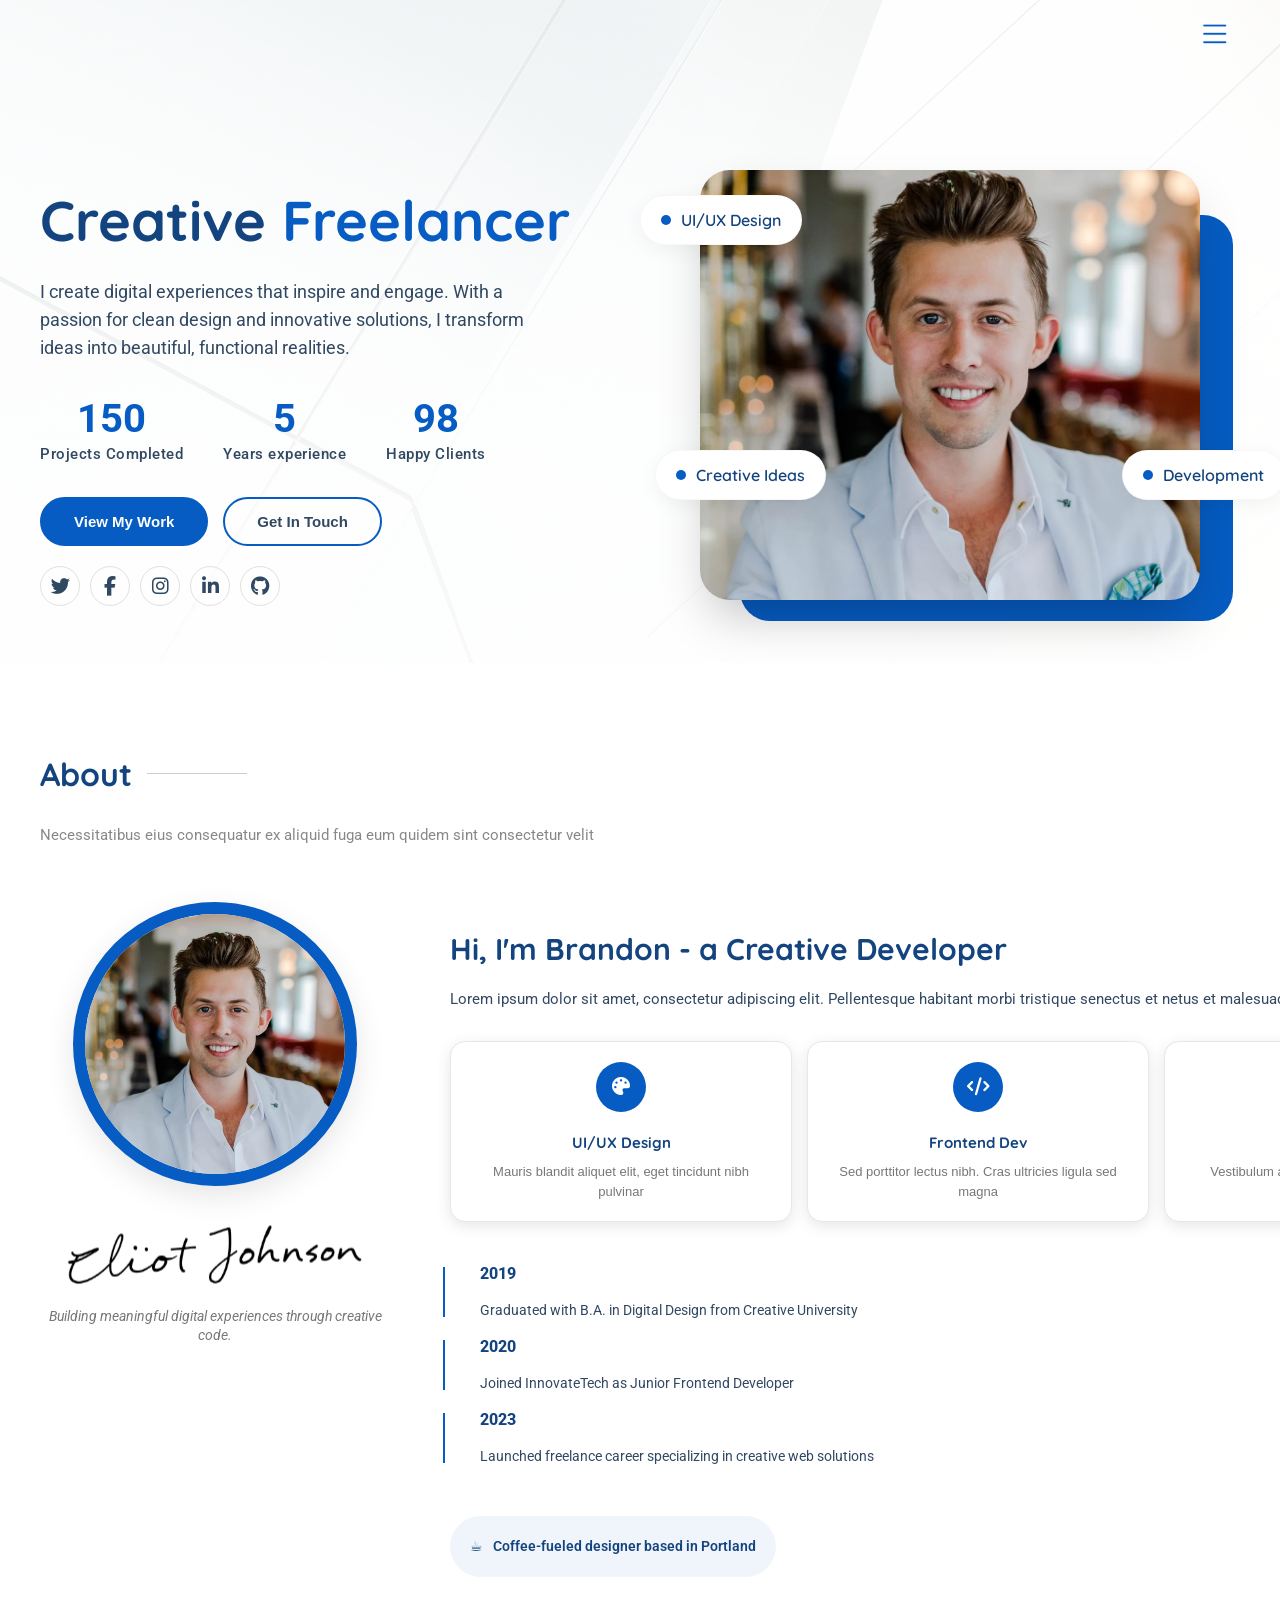
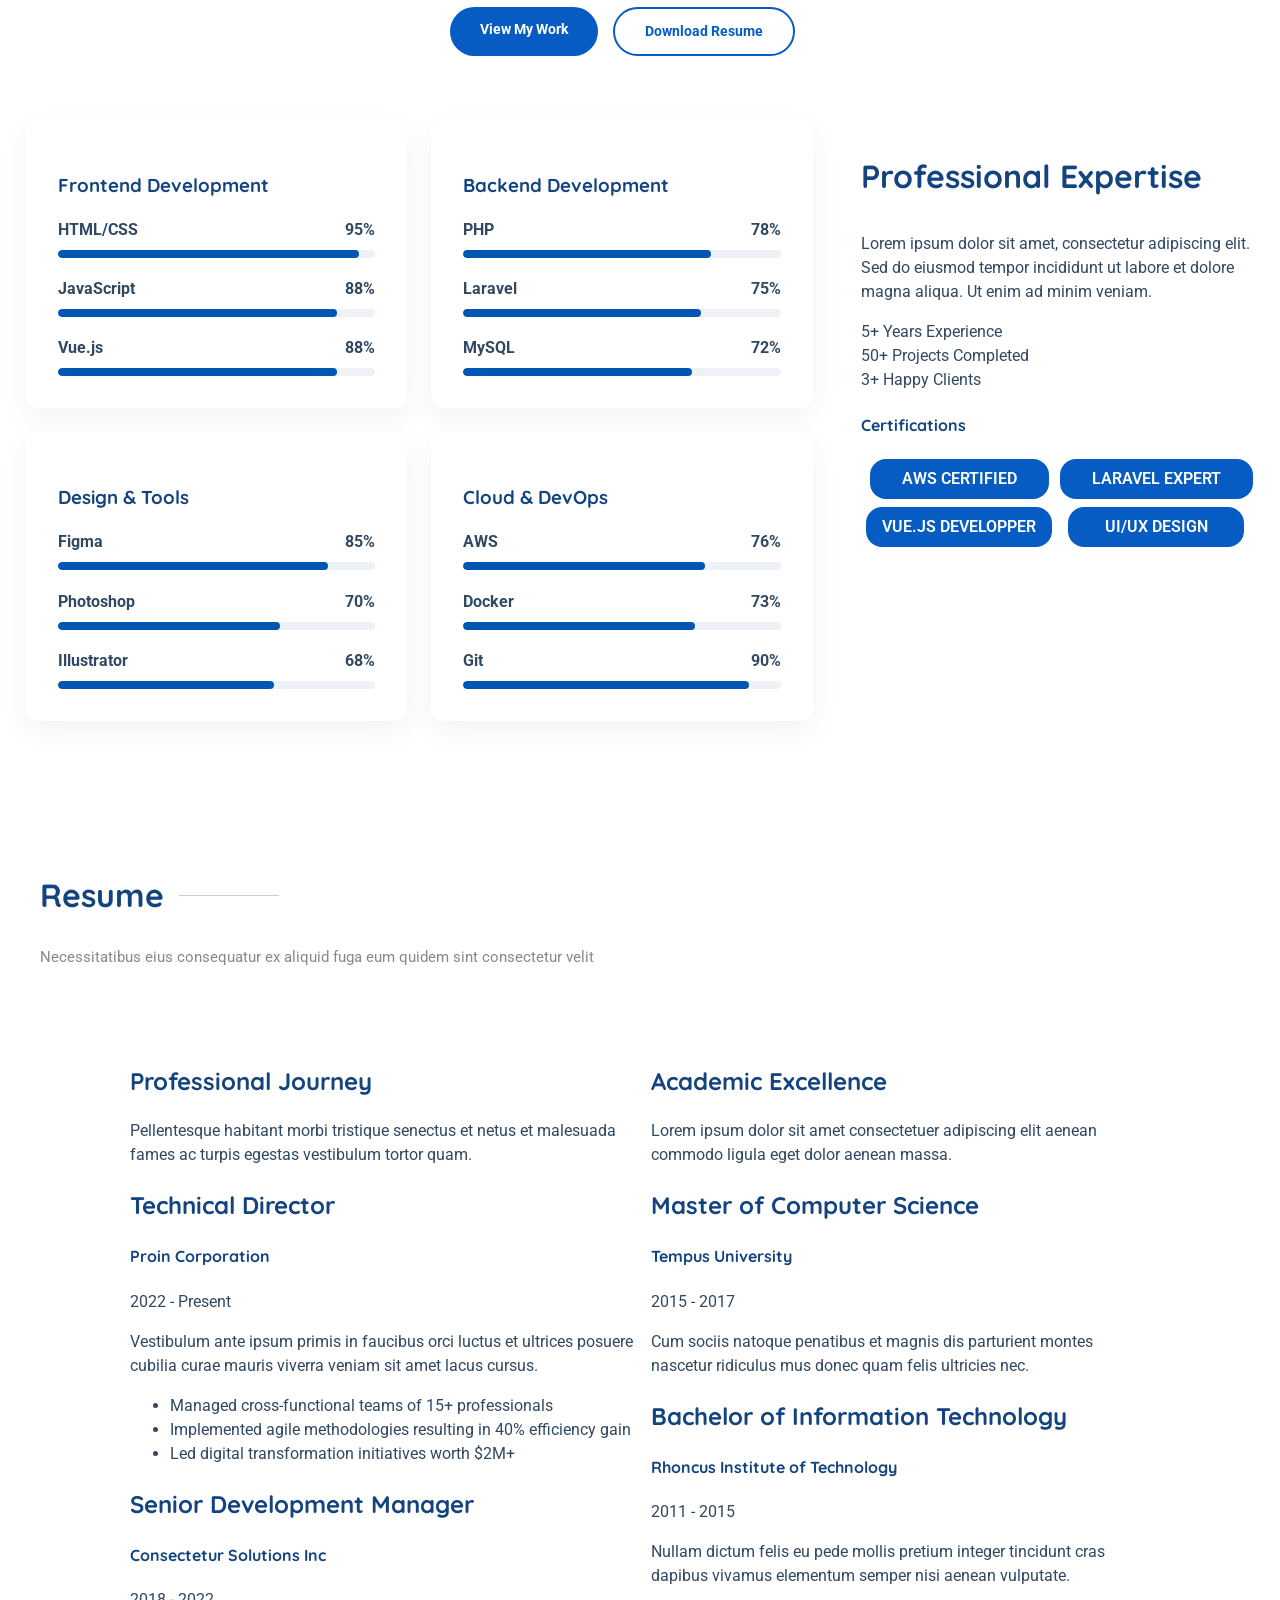
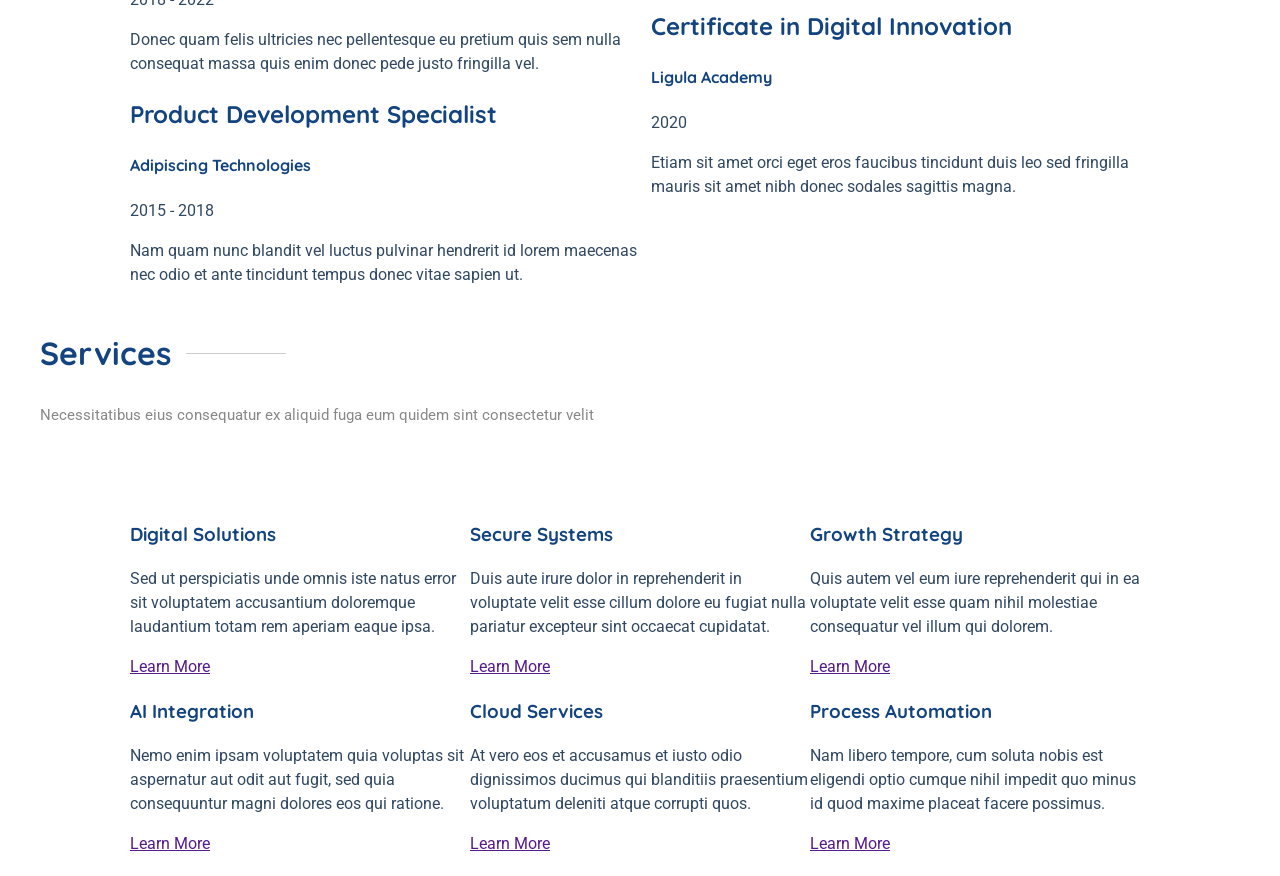
==== index.html @ 6f61288c "feat: Ajout de la structure html de la  section Resume et Services" ====
<!DOCTYPE html>
<html lang="en">
<head>
    <meta charset="UTF-8">
    <meta name="viewport" content="width=device-width, initial-scale=1.0">
    <title>Stage Afrix Global - Style Template</title>
    <link rel="stylesheet" href="style.css">

    <link rel="stylesheet" href="https://cdnjs.cloudflare.com/ajax/libs/font-awesome/6.4.0/css/all.min.css">
    
    <link href="https://fonts.googleapis.com/css2?family=Quicksand:wght@400;500;600;700&family=Roboto:wght@300;400;500;700&family=Open+Sans:wght@300;400;500;600;700&display=swap" rel="stylesheet">
</head>
<body>
  <section class="backgroundImg">

    <header>
    <nav>
      <img src="toggle.png" alt="">
    </nav>
  </header>
    <main>

      <section class="home">
            <div class="containerHome">
               
                <div class="home-wrapper">
                    <div class="home-title">
                        <h1>
                            <span class="creative-word">Creative</span>
                            <span class="freelancer-word">Freelancer</span>
                        </h1>
                    </div>
                    <div class="home-description">
                        <p>
                            I create digital experiences that inspire and engage. With a passion 
                            for clean design and innovative solutions, I transform ideas into 
                            beautiful, functional realities.
                        </p>
                    </div>
                    <div class="home-stats">
                        <div class="contents-stats">
                            <span class="stat">150</span>
                            <span>Projects Completed</span>
                        </div>
                        <div class="contents-stats">
                            <span class="stat">5</span>
                            <span>Years experience</span>
                        </div>
                        <div class="contents-stats">
                            <span class="stat">98</span>
                            <span>Happy Clients</span>
                        </div>
                    </div>
                    <div class="home-bouton">
                        <button class="btn1">View My Work</button>
                        <button class="btn2">Get In Touch</button>
                    </div>
                    <div class="home-icons">
                        <a href="#"><i class="fab fa-twitter"></i></a>
                        <a href="#"><i class="fab fa-facebook-f"></i></a>
                        <a href="#"><i class="fab fa-instagram"></i></a>
                        <a href="#"><i class="fab fa-linkedin-in"></i></a>
                        <a href="#"><i class="fab fa-github"></i></a>
                    </div>
                </div>


                <div class="home2-wrapper">
                    <div class="skills-wrapper">
                        <div class="skill-item" id="skill1">
                            <span class="skill-dot"></span>
                            <span class="skill-name">UI/UX Design</span>
                        </div>
                        <div class="skill-item" id="skill2">
                            <span class="skill-dot"></span>
                            <span class="skill-name">Development</span>
                        </div>
                        <div class="skill-item" id="skill3">
                            <span class="skill-dot"></span>
                            <span class="skill-name">Creative Ideas</span>
                        </div>
                    </div>
                    <div class="image-container">
                        <img src="profile-square-1.webp" alt="Brandon - Creative Developer">
                    </div>
                </div>
            </div>
        </section>
      </section>

      <section id="about" class="about section">
            <div class="container section-title">
              <h2>About</h2>
              <p>Necessitatibus eius consequatur ex aliquid fuga eum quidem sint consectetur velit</p>
            </div>

            <div class="container">
              <div class="about-row">
                <div class="about-profile">
                  <div class="profile-img-container">
                    <img src="profile-square-1.webp" alt="Profile">
                  </div>
                  <div class="signature-box">
                    <img src="signature-1.webp" alt="signature">
                    <p class="signature-quote">Building meaningful digital experiences through creative code.</p>
                  </div>
                </div>

                <div class="about-details">
                  <div class="intro">
                    <h2>Hi, I'm Brandon - a Creative Developer</h2>
                    <p>Lorem ipsum dolor sit amet, consectetur adipiscing elit. Pellentesque habitant morbi tristique senectus et netus et malesuada fames ac turpis egestas.</p>
                  </div>

                  <div class="skills-grid">
                    <div class="skill-card">
                      <div class="icon-circle"><i class="fa-solid fa-palette"></i></div>
                      <h4>UI/UX Design</h4>
                      <p>Mauris blandit aliquet elit, eget tincidunt nibh pulvinar</p>
                    </div>
                    <div class="skill-card">
                      <div class="icon-circle"><i class="fa-solid fa-code"></i></div>
                      <h4>Frontend Dev</h4>
                      <p>Sed porttitor lectus nibh. Cras ultricies ligula sed magna</p>
                    </div>
                    <div class="skill-card">
                      <div class="icon-circle"><i class="fa-solid fa-camera"></i></div>
                      <h4>Photography</h4>
                      <p>Vestibulum ac diam sit amet quam vehicula elementum</p>
                    </div>
                  </div>

                  <div class="journey-timeline">
                    <div class="timeline-item">
                      <span class="year">2019</span>
                      <p class="desc">Graduated with B.A. in Digital Design from Creative University</p>
                    </div>
                    <div class="timeline-item">
                      <span class="year">2020</span>
                      <p class="desc">Joined InnovateTech as Junior Frontend Developer</p>
                    </div>
                    <div class="timeline-item">
                      <span class="year">2023</span>
                      <p class="desc">Launched freelance career specializing in creative web solutions</p>
                    </div>
                  </div>

                  <div class="about-footer">
                    <div class="fun-fact-pill">
                      <span class="emoji">☕</span> Coffee-fueled designer based in Portland
                    </div>
                    <div class="cta-btns">
                      <a href="#" class="btn btn-blue">View My Work</a>
                      <a href="#" class="btn btn-outline-blue">Download Resume</a>
                    </div>
                  </div>
                </div>
              </div>
            </div>

            <section class="about-container-skills">
              
                <div class="container-skills-4">
                  
                  <div class="skill-cardAbout">
                    <h3>Frontend Development</h3>
                    <div class="skill-individual">
                      <div class="skill-infoAbout"><span>HTML/CSS</span><span>95%</span></div>
                      <div class="progress-bg">
                        <div class="progress-fill" style="width: 95%;"></div>
                      </div>
                    </div>
                    <div class="skill-individual">
                      <div class="skill-infoAbout"><span>JavaScript</span><span>88%</span></div>
                      <div class="progress-bg">
                        <div class="progress-fill" style="width: 88%;"></div>
                      </div>
                    </div>
                    <div class="skill-individual">
                      <div class="skill-infoAbout"><span>Vue.js</span><span>88%</span></div>
                      <div class="progress-bg">
                        <div class="progress-fill" style="width: 88%;"></div>
                      </div>
                    </div>
                    
                  </div>

                  <div class="skill-cardAbout">
                    <h3>Backend Development</h3>
                    <div class="skill-individual">
                      <div class="skill-infoAbout"><span>PHP</span><span>78%</span></div>
                      <div class="progress-bg">
                        <div class="progress-fill" style="width: 78%;"></div>
                      </div>
                    </div>
                    <div class="skill-individual">
                      <div class="skill-infoAbout"><span>Laravel</span><span>75%</span></div>
                      <div class="progress-bg">
                        <div class="progress-fill" style="width: 75%;"></div>
                      </div>
                    </div>
                    <div class="skill-individual">
                      <div class="skill-infoAbout"><span>MySQL</span><span>72%</span></div>
                      <div class="progress-bg">
                        <div class="progress-fill" style="width: 72%;"></div>
                      </div>
                    </div>
                  </div>


                  <div class="skill-cardAbout">
                    <h3>Design & Tools</h3>
                    <div class="skill-individual">
                      <div class="skill-infoAbout"><span>Figma</span><span>85%</span></div>
                      <div class="progress-bg">
                        <div class="progress-fill" style="width: 85%;"></div>
                      </div>
                    </div>
                    <div class="skill-individual">
                      <div class="skill-infoAbout"><span>Photoshop</span><span>70%</span></div>
                      <div class="progress-bg">
                        <div class="progress-fill" style="width: 70%;"></div>
                      </div>
                    </div>
                    <div class="skill-individual">
                      <div class="skill-infoAbout"><span>Illustrator</span><span>68%</span></div>
                      <div class="progress-bg">
                        <div class="progress-fill" style="width: 68%;"></div>
                      </div>
                    </div>
                  
                  </div>


                  <div class="skill-cardAbout">
                    <h3>Cloud & DevOps</h3>
                    <div class="skill-individual">
                      <div class="skill-infoAbout"><span>AWS</span><span>76%</span></div>
                      <div class="progress-bg">
                        <div class="progress-fill" style="width: 76%;"></div>
                      </div>
                    </div>
                    <div class="skill-individual">
                      <div class="skill-infoAbout"><span>Docker</span><span>73%</span></div>
                      <div class="progress-bg">
                        <div class="progress-fill" style="width: 73%;"></div>
                      </div>
                    </div>
                    <div class="skill-individual">
                      <div class="skill-infoAbout"><span>Git</span><span>90%</span></div>
                      <div class="progress-bg">
                        <div class="progress-fill" style="width: 90%;"></div>
                      </div>
                    </div>
                  
                  </div>
                </div>

                <div class="container-description-second">
                  <h3>Professional Expertise</h3>
                  <p>Lorem ipsum dolor sit amet, consectetur adipiscing elit. Sed do eiusmod 
                    tempor incididunt ut labore et dolore magna
                    aliqua. Ut enim ad minim veniam.</p>
                
                  <div class="description-stats">
                    <div class="stat-itemAbout">
                      <div class="stat-infoAbout">
                        <span class="numberAbout">5+</span>
                        <span class="infoAbout">Years Experience</span>
                      </div>
                      <div class="stat-infoAbout">
                        <span class="numberAbout">50+</span>
                        <span class="infoAbout">Projects Completed</span>
                      </div>
                      <div class="stat-infoAbout">
                        <span class="numberAbout">3+</span>
                        <span class="infoAbout">Happy Clients</span>
                      </div>

                      <div class="skills-badgesAbout">
                        <h4>Certifications</h4>
                      
                        <div class="badge-listAbout">
                          <div class="skill-badge">AWS certified</div>
                    
                          <div class="skill-badge">Laravel Expert</div>
                      
                          <div class="skill-badge">Vue.js Developper</div>
                      
                          <div class="skill-badge">UI/UX Design</div>
                      
                        </div>
                    </div>
                    
                  </div>
                </div>
            </section>

            </section>
      </section>

      <section class="resume">
        <div class="container section-title">
          <h2>Resume</h2>
          <p>Necessitatibus eius consequatur ex aliquid fuga eum quidem sint consectetur velit</p>
        </div>
      
        <div class="container-description-resume">
          <div class="resume-gauche">
            <div class="header-resume">
              <h2>Professional Journey</h2>
              <p>Pellentesque habitant morbi tristique senectus et netus et malesuada fames ac turpis egestas vestibulum
                tortor quam.</p>
            </div>
            <div class="description-resume">
      
              <div class="experience-cards">
                <div class="card-header">
                  <div class="role-info">
                    <h2>Technical Director</h2>
                    <h4>Proin Corporation</h4>
                  </div>
                  <div class="duration">2022 - Present</div>
                </div>
                <div class="card-body">
                  <p>Vestibulum ante ipsum primis in faucibus orci luctus et ultrices posuere cubilia curae mauris viverra
                    veniam sit amet lacus cursus.</p>
                </div>
                <ul>
                  <li>Managed cross-functional teams of 15+ professionals</li>
                  <li>Implemented agile methodologies resulting in 40% efficiency gain</li>
                  <li>Led digital transformation initiatives worth $2M+</li>
                </ul>
              </div>
      
              <div class="experience-cards">
                <div class="card-header">
                  <div class="role-info">
                    <h2>Senior Development Manager</h2>
                    <h4>Consectetur Solutions Inc</h4>
                  </div>
                  <div class="duration">2018 - 2022</div>
                </div>
                <div class="card-body">
                  <p>Donec quam felis ultricies nec pellentesque eu pretium quis sem nulla consequat massa quis enim donec
                    pede justo fringilla vel.</p>
                </div>
              </div>
      
              <div class="experience-cards">
                <div class="card-header">
                  <div class="role-info">
                    <h2>Product Development Specialist</h2>
                    <h4>Adipiscing Technologies</h4>
                  </div>
                  <div class="duration">2015 - 2018</div>
                </div>
                <div class="card-body">
                  <p>Nam quam nunc blandit vel luctus pulvinar hendrerit id lorem maecenas nec odio et ante tincidunt tempus
                    donec vitae sapien ut.</p>
                </div>
              </div>
      
            </div>
          </div>
      
          <div class="resume-droite">
            <div class="header-resume">
              <h2>Academic Excellence</h2>
              <p>Lorem ipsum dolor sit amet consectetuer adipiscing elit aenean commodo ligula eget dolor aenean massa.</p>
            </div>
            <div class="description-resume">
      
              <div class="experience-cards">
                <div class="card-header">
                  <div class="role-info">
                    <h2>Master of Computer Science</h2>
                    <h4>Tempus University</h4>
                  </div>
                  <div class="duration">2015 - 2017</div>
                </div>
                <div class="card-body">
                  <p>Cum sociis natoque penatibus et magnis dis parturient montes nascetur ridiculus mus donec quam felis
                    ultricies nec.</p>
                </div>
              </div>
      
              <div class="experience-cards">
                <div class="card-header">
                  <div class="role-info">
                    <h2>Bachelor of Information Technology</h2>
                    <h4>Rhoncus Institute of Technology</h4>
                  </div>
                  <div class="duration">2011 - 2015</div>
                </div>
                <div class="card-body">
                  <p>Nullam dictum felis eu pede mollis pretium integer tincidunt cras dapibus vivamus elementum semper nisi
                    aenean vulputate.</p>
                </div>
              </div>
      
              <div class="experience-cards">
                <div class="card-header">
                  <div class="role-info">
                    <h2>Certificate in Digital Innovation</h2>
                    <h4>Ligula Academy</h4>
                  </div>
                  <div class="duration">2020</div>
                </div>
                <div class="card-body">
                  <p>Etiam sit amet orci eget eros faucibus tincidunt duis leo sed fringilla mauris sit amet nibh donec
                    sodales sagittis magna.</p>
                </div>
              </div>
      
            </div>
          </div>
        </div>
      </section>

      <section class="services">
        <div class="container section-title">
          <h2>Services</h2>
          <p>Necessitatibus eius consequatur ex aliquid fuga eum quidem sint consectetur velit</p>
        </div>

        <div class="container-services">
          <div class="rows-services">

            <div class="service-item">
              <div class="icon">

              </div>
              <h3>Digital Solutions</h3>
              <p>Sed ut perspiciatis unde omnis iste natus error sit voluptatem accusantium doloremque laudantium totam rem aperiam eaque
              ipsa.</p>
              <a href="">Learn More</a>
            </div>

            <div class="service-item">
              <div class="icon">
            
              </div>
              <h3>Secure Systems</h3>
              <p>Duis aute irure dolor in reprehenderit in voluptate velit esse cillum dolore eu fugiat nulla pariatur excepteur sint
              occaecat cupidatat.</p>
              <a href="">Learn More</a>
            </div>

            <div class="service-item">
              <div class="icon">
            
              </div>
              <h3>Growth Strategy</h3>
              <p>Quis autem vel eum iure reprehenderit qui in ea voluptate velit esse quam nihil molestiae consequatur vel illum qui
              dolorem.</p>
              <a href="">Learn More</a>
            </div>

            <div class="service-item">
              <div class="icon">
            
              </div>
              <h3>AI Integration</h3>
              <p>Nemo enim ipsam voluptatem quia voluptas sit aspernatur aut odit aut fugit, sed quia consequuntur magni dolores eos qui
              ratione.</p>
              <a href="">Learn More</a>
            </div>

            <div class="service-item">
              <div class="icon">
            
              </div>
              <h3>Cloud Services</h3>
              <p>At vero eos et accusamus et iusto odio dignissimos ducimus qui blanditiis praesentium voluptatum deleniti atque corrupti
              quos.</p>
              <a href="">Learn More</a>
            </div>

            <div class="service-item">
              <div class="icon">
            
              </div>
              <h3>Process Automation</h3>
              <p>Nam libero tempore, cum soluta nobis est eligendi optio cumque nihil impedit quo minus id quod maxime placeat facere
              possimus.</p>
              <a href="">Learn More</a>
            </div>
          </div>

        </div>

      </section>
    </main>

    <footer>
   
    </footer>
</body>
</html>
---- style.css ----
:root {
    --background-color: #ffffff;
    --default-color: #314862;
    --heading-color: #13447f;
    --accent-color: #065cc2;
    --surface-color: #ffffff;
    --contrast-color: #ffffff;
    --light-gray: #f7f5f5;
    --card-bg: #f0f4fa;
    --default-font: "Roboto", system-ui, -apple-system, "Segoe UI", Roboto, "Helvetica Neue", Arial, "Noto Sans", "Liberation Sans", sans-serif;
    --heading-font: "Quicksand", sans-serif;
    --nav-font: "Open Sans", sans-serif;
}


body {
  color: var(--default-color);
  background-color: var(--background-color);
  font-family: var(--default-font);
  line-height: 1.5;
  margin: 0;
  
}
header{
  margin-left: 1200px;
  padding: 0;
  padding-top: 20px;

}
header nav img{
  width: 30px;
  
}
main{
  padding: 1rem;
}
.home {
    
    padding: 60px 0 40px;
  
    
}
.backgroundImg{
    background-image:linear-gradient(rgba(255, 255, 255, 0.886), rgba(255, 255, 255, 0.968)),  url(abstract-bg-1.webp);
    background-size: cover;
    background-repeat: no-repeat;
    background-position: center;

}


.containerHome {
    display: grid;
    grid-template-columns: 1fr 1fr;
    max-width: 1200px;
    margin: 0 auto;
    padding: 0 20px;
    gap: 40px;
    align-items: center;
}

.home-wrapper {
    text-align: left;
}

h1 {
    font-size: 3.5rem;
    font-weight: 700;
    margin-bottom: 1.5rem;
    font-family: var(--heading-font);
    line-height: 1.2;
}

.creative-word {
    color: var(--heading-color);
}

.freelancer-word {
    color: var(--accent-color);
}

.home-description p {
    color: var(--default-color);
    font-size: 1.1rem;
    line-height: 1.6;
    margin-bottom: 2rem;
    max-width: 500px;
}

.home-stats {
    display: flex;
    gap: 40px;
    margin-bottom: 2rem;
    flex-wrap: wrap;
    text-align: center;
}

.contents-stats {
    display: flex;
    flex-direction: column;
}

.contents-stats span:first-child {
    font-size: 2.5rem;
    font-weight: 700;
    color: var(--accent-color);
    line-height: 1.2;
}

.contents-stats span:last-child {
    font-size: 0.95rem;
    color: var(--default-color);
    font-weight: 500;
    letter-spacing: 0.5px;
}

.stat {
    color: var(--accent-color);
    font-size: 2.5rem;
    font-weight: 700;
}

.home-bouton {
    display: flex;
    gap: 15px;
    flex-wrap: wrap;
    margin: 30px 0 20px;
}

.home-bouton button {
    padding: 14px 32px;
    border-radius: 50px;
    border: 2px solid var(--accent-color);
    font-weight: 600;
    font-size: 15px;
    cursor: pointer;
    transition: all 0.3s ease;
    background-color: transparent;
    color: var(--default-color);
}

.home-bouton .btn1 {
    background-color: var(--accent-color);
    color: var(--background-color);
    border: 2px solid var(--accent-color);
}

.home-bouton .btn1:hover {
    background-color: transparent;
    color: var(--accent-color);
}

.home-bouton .btn2:hover {
    background-color: var(--accent-color);
    color: var(--background-color);
}

.home-icons {
    display: flex;
    gap: 10px;
    margin-top: 20px;
}

.home-icons a {
    display: flex;
    align-items: center;
    justify-content: center;
    width: 38px;
    height: 38px;
    border-radius: 50%;
    background-color: transparent;
    color: var(--default-color);
    text-decoration: none;
    transition: all 0.3s ease;
    border: 1px solid #e0e0e0;
}

.home-icons a:hover {
    background-color: var(--accent-color);
    color: var(--contrast-color);
    border-color: var(--accent-color);
    transform: translateY(-3px);
}

.fab {
    font-size: 1.2rem;
}


.home2-wrapper {
    position: relative;
    display: flex;
    flex-direction: column;
    align-items: center;
  
    
}



.skills-wrapper {
    display: flex;
    gap: 20px;
    margin-bottom: 20px;
    position: absolute;
    top: -30px;
    left: 0;
    right: 0;
    z-index: 10;
    justify-content: center;
}

.skill-item {
    display: flex;
    align-items: center;
    gap: 10px;
    background-color: var(--surface-color);
    padding: 12px 20px;
    border-radius: 50px;
    box-shadow: 0 5px 20px rgba(0, 0, 0, 0.05);
    border: 1px solid rgba(0, 0, 0, 0.03);
    transition: transform 0.3s ease;
}

.skill-item:hover {
    transform: translateY(-5px);
    box-shadow: 0 10px 30px rgba(6, 92, 194, 0.1);
}

#skill1, #skill2, #skill3 {
    background-color: var(--surface-color);
}

.skill-dot {
    width: 10px;
    height: 10px;
    background-color: var(--accent-color);
    border-radius: 50%;
    display: inline-block;
}

.skill-name {
    font-size: 1rem;
    font-weight: 600;
    color: var(--heading-color);
    font-family: var(--heading-font);
    white-space: nowrap;
}

.image-container {
    position: relative;
    z-index: 1;
    width: 100%;
    max-width: 500px;
    margin-top: 40px;
}

.home2-wrapper::before {
    content: '';
    position: absolute;
    top: 85px;
    left: 80px;
    width: 85%;
    height: 85%;
    background-color: var(--accent-color);
    border-radius: 30px;
    z-index: 0;
    
}

.home2-wrapper img {
    width: 100%;
    max-width: 500px;
    height: 430px;
    border-radius: 30px;
    object-fit: cover;
    box-shadow: 0 25px 50px -12px rgba(0, 0, 0, 0.25);
    position: relative;
    z-index: 1;
    
}




h1, h2, h3, h4, h5, h6 {
  color: var(--heading-color);
  font-family: var(--heading-font);
}

.container {
  max-width: 1200px;
  margin: 0 auto;
  padding: 0 20px;
}


.section-title {
  padding-bottom: 40px;
}

.section-title h2 {
  font-size: 32px;
  font-weight: 700;
  display: flex;
  align-items: center;
  gap: 15px;
}

.section-title h2::after {
  content: "";
  flex: 0 1 100px;
  height: 1px;
  background: #ccc;
}

.section-title p {
  color: #888;
  font-size: 15px;
  margin-top: 10px;
}



.about {
  padding: 60px 0;
}

.about-row {
  display: grid;
  grid-template-columns: 350px 1fr;
  gap: 60px;
  align-items: start;
}


.about-profile {
  text-align: center;
}

.profile-img-container img {
  width: 260px;
  height: 260px;
  border-radius: 50%;
  border: 12px solid var(--accent-color); 
  object-fit: cover;
  margin: 0 auto 20px;
  box-shadow: 0 10px 30px rgba(0,0,0,0.1);
}

.signature-box .signature-name {
  font-size: 32px;
  font-weight: 700;
  margin-bottom: 5px;
  color: #444;
}

.signature-box .signature-quote {
  font-style: italic;
  font-size: 14px;
  color: #777;
  line-height: 1.4;
}


.about-details .intro h2 {
  font-size: 30px;
  font-weight: 700;
  margin-bottom: 15px;
}

.about-details .intro p {
  font-size: 15px;
  line-height: 1.6;
  margin-bottom: 30px;
}


.skills-grid {
  display: grid;
  grid-template-columns: repeat(3, 1fr);
  gap: 15px;
  margin-bottom: 40px;
}

.skill-card {
  background: #f8fbff;
  text-align: center;
  border: 1px solid #e1e8f0;
}

.icon-circle {
  width: 50px;
  height: 50px;
  background: var(--accent-color);
  color: white;
  border-radius: 50%;
  display: flex;
  align-items: center;
  justify-content: center;
  margin: 0 auto 15px;
  font-size: 18px;
}

.skill-card h4 {
  font-size: 15px;
  margin-bottom: 8px;
}

.skill-card p {
  font-size: 13px;
  color: #777;
  margin: 0;
}


.journey-timeline {
  /* border-left: var(--accent-color); */
  border-radius: 20px;

 
  padding-left: 30px;
  
}


.timeline-item {
  position: relative;
  border-radius: 10px;
  border-left: var(--accent-color);
  background: color-mix(in srgb, var(--surface-color), transparent 30%);
}


.timeline-item::before {
  content: "";
  position: absolute;
  left: -37px;
  top: 5px;
  width: 2px;
  height: 50px;
  background: var(--accent-color);
 
}

.timeline-item .year {
  font-weight: 800;
  font-size: 16px;
  color: var(--heading-color);
  display: block;
  margin-bottom: 3px;
}

.timeline-item .desc {
  font-size: 14px;
  color: var(--default-color);
}


.fun-fact-pill {
  background: color-mix(in srgb, #065cc2, transparent 94%);
  padding: 20px 20px;
  border-radius: 50px;
  display: inline-flex;
  align-items: center;
  gap: 10px;
  font-size: 14px;
  font-weight: 600;
  color: var(--heading-color);
  margin-top: 35px;
  margin-bottom: 30px;
  
}

.cta-btns {
  display: flex;
  gap: 15px;
}

.btn {
  padding: 12px 30px;
  border-radius: 50px;
  font-weight: 700;
  text-decoration: none;
  font-size: 14px;
  transition: 0.3s;
}

.btn-blue {
  background: var(--accent-color);
  color: white;
}

.btn-blue:hover {
  background: #004ba0;
}

.btn-outline-blue {
  border: 2px solid var(--accent-color);
  color: var(--accent-color);
}

.btn-outline-blue:hover {
  background: var(--accent-color);
  color: white;
}


@media (max-width: 991px) {
  .about-row {
    grid-template-columns: 1fr;
    text-align: center;
  }
  
  .about-profile {
    margin-bottom: 40px;
  }

  .journey-timeline {
    margin-left: 20px;
    text-align: left;
  }

  .cta-btns {
    justify-content: center;
  }
}

@media (max-width: 768px) {
  .skills-grid {
    grid-template-columns: 1fr;
  }
}

.skill-card {
  font-family: 'Segoe UI', sans-serif;
  background: white;
  padding: 20px;
  border-radius: 15px;
  box-shadow: 0 4px 15px rgba(0,0,0,0.1);
  width: 300px;
}

.skill-item:nth-child(1) {
  position: absolute;
  top: 95px;
  left: -20px;
  
}

.skill-item:nth-child(2) {
  position: absolute;
  bottom: -400px;
  right: -45px;

}
.skill-item:nth-child(3) {
  position: absolute;
  bottom: -400px;
  left: -5px;

}


.skill-info {
  display: flex;
  justify-content: space-between; 
  margin-bottom: 8px;
  font-weight: bold;
  color: #1a4a9c; 
}

.about-container-skills{
  margin-top: 40px;
}
.skill-animation{
  border-top: 1px solid var(--accent-color);
}

.progress-bg {
  height: 8px;
  background-color: #f0f2f5;
  border-radius: 4px;
  overflow: hidden;
}


.progress-fill {
  height: 100%;
  background: linear-gradient(90deg, #0052cc 0%, #3399ff 100%);
  border-radius: 4px;
  transition: width 1s ease-in-out; 
}
.about-container-skills {
  display: flex;
  justify-content: center;
  align-items: flex-start;
  gap: 3rem;
  padding: 4rem 2%;
  max-width: 1300px;
  margin: 0 auto;
}

.container-skills-4 {
  display: grid;
  grid-template-columns: repeat(2, 1fr);
  gap: 1.5rem;
  flex: 2;
  
}

.container-description-second {
  flex: 1;
  min-width: 300px;
 
}
.container-description-second h3{
  font-size: 2rem;
}
.container-description-second p{
  font-size: 1rem;
}
.badge-listAbout{
  display: grid;
  grid-template-columns: repeat(2, 1fr);
  
}

.skill-badge:nth-child(1){
  background-color: var(--accent-color);
  color: var(--contrast-color);
  padding: 0.5rem 2rem;
  justify-self: center;
  align-items: center;
  border-radius: 1rem;
  text-transform: uppercase;
  font-weight: 600;
  margin-bottom: 0.5rem;
}
.skill-badge:nth-child(2) {
  background-color: var(--accent-color);
  color: var(--contrast-color);
  padding: 0.5rem 2rem;
  justify-self: center;
  align-items: center;
  border-radius: 1rem;
  text-transform: uppercase;
  font-weight: 600;
  margin-bottom: 0.5rem;
}

.skill-badge:nth-child(3) {
  background-color: var(--accent-color);
  color: var(--contrast-color);
  padding: 0.5rem 1rem;
  justify-self: center;
  align-items: center;
  border-radius: 1rem;
  text-transform: uppercase;
  font-weight: 600;
  margin-bottom: 0.5rem;
}

.skill-badge:nth-child(4) {
  background-color: var(--accent-color);
  color: var(--contrast-color);
  padding: 0.5rem 2.3rem;
  justify-self: center;
  align-items: center;
  border-radius: 1rem;
  text-transform: uppercase;
  font-weight: 600;
  margin-bottom: 0.5rem;
}


.skill-cardAbout {
  background: #fff;
  padding: 2rem;
  border-radius: 12px;
  box-shadow: 0 10px 30px rgba(0, 0, 0, 0.05);

}



.progress-bg {
  background: #eef2f7;
  height: 8px;
  border-radius: 10px;
  margin-top: 8px;
  overflow: hidden;
}

.progress-fill {
  background: #0056b3;
  height: 100%;
  border-radius: 10px;
}

.skill-infoAbout {
  display: flex;
  justify-content: space-between;
  font-weight: bold;
  margin-top: 1.2rem;
}

.container-description-resume{
  margin: 20px 130px;
  display: flex;

}
.rows-services{
  margin: 20px 130px;
  display: grid;
  grid-template-columns: repeat(3, 1fr);
}
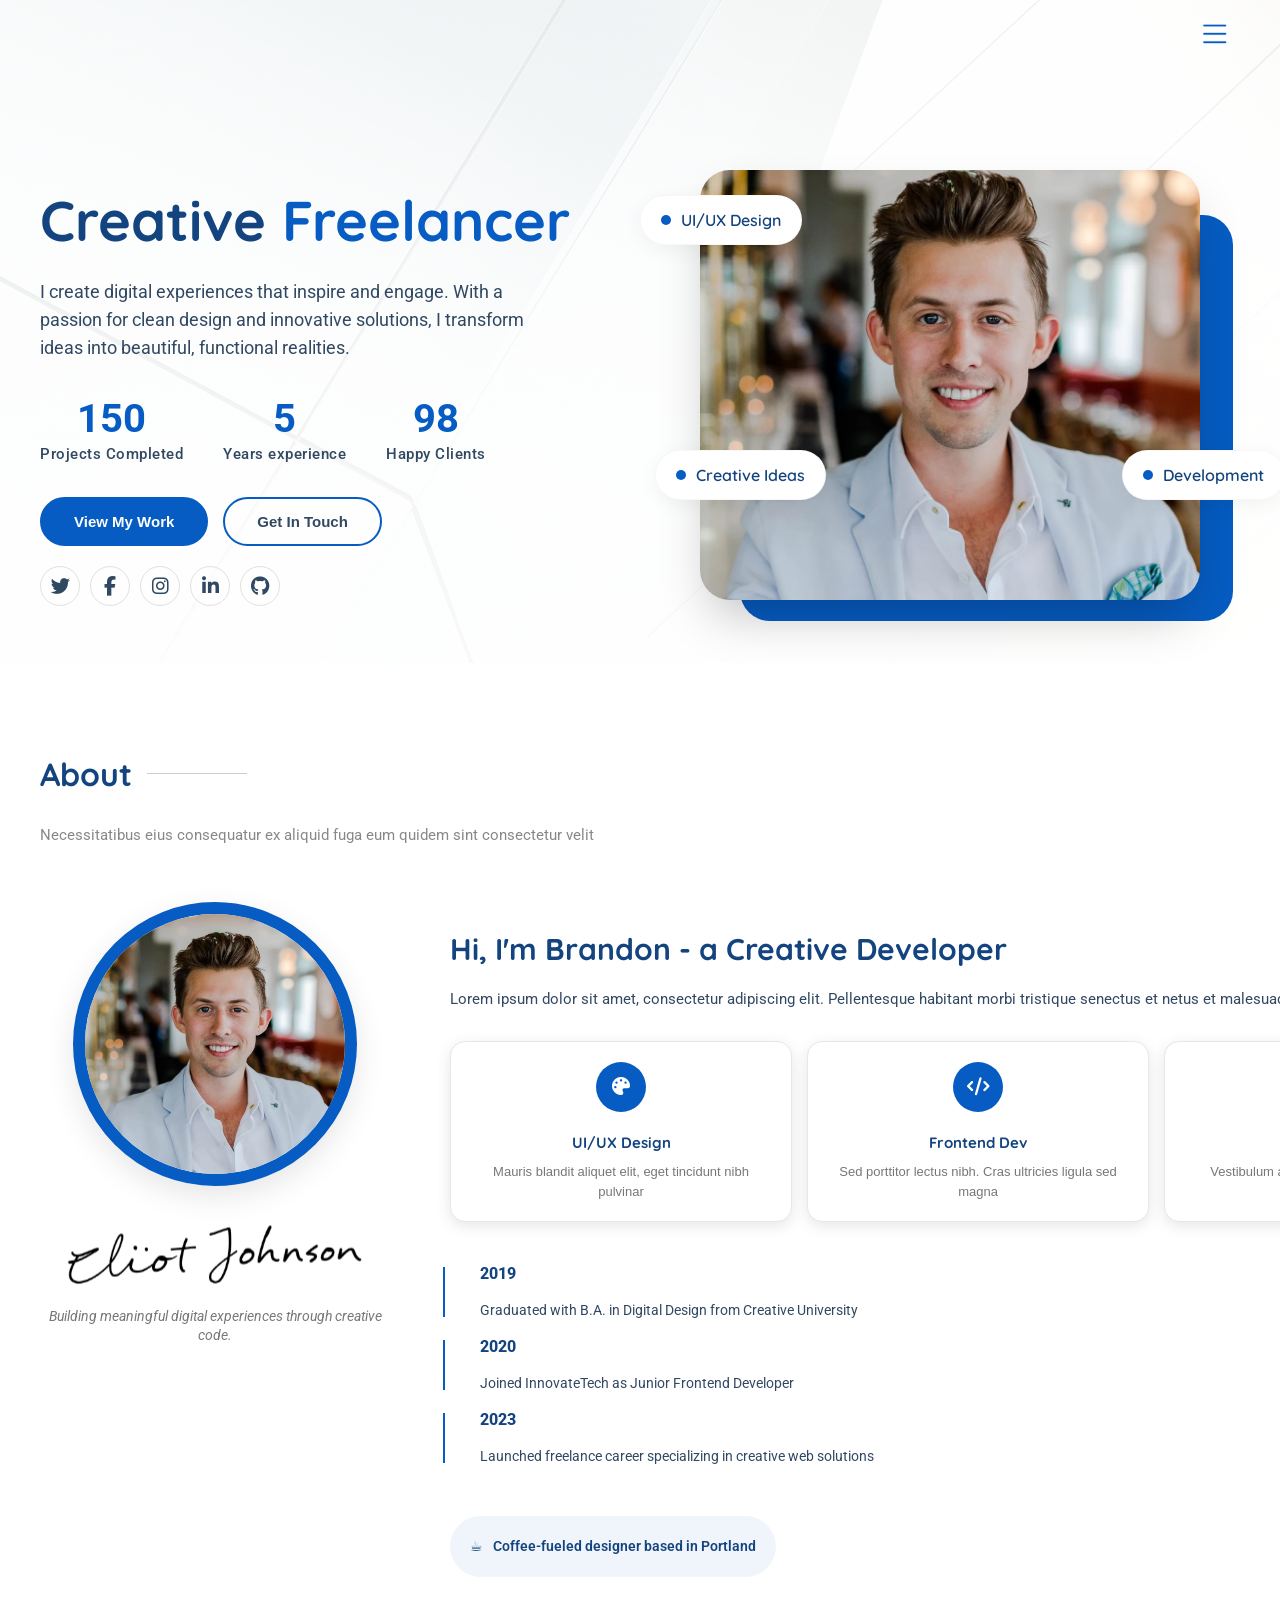
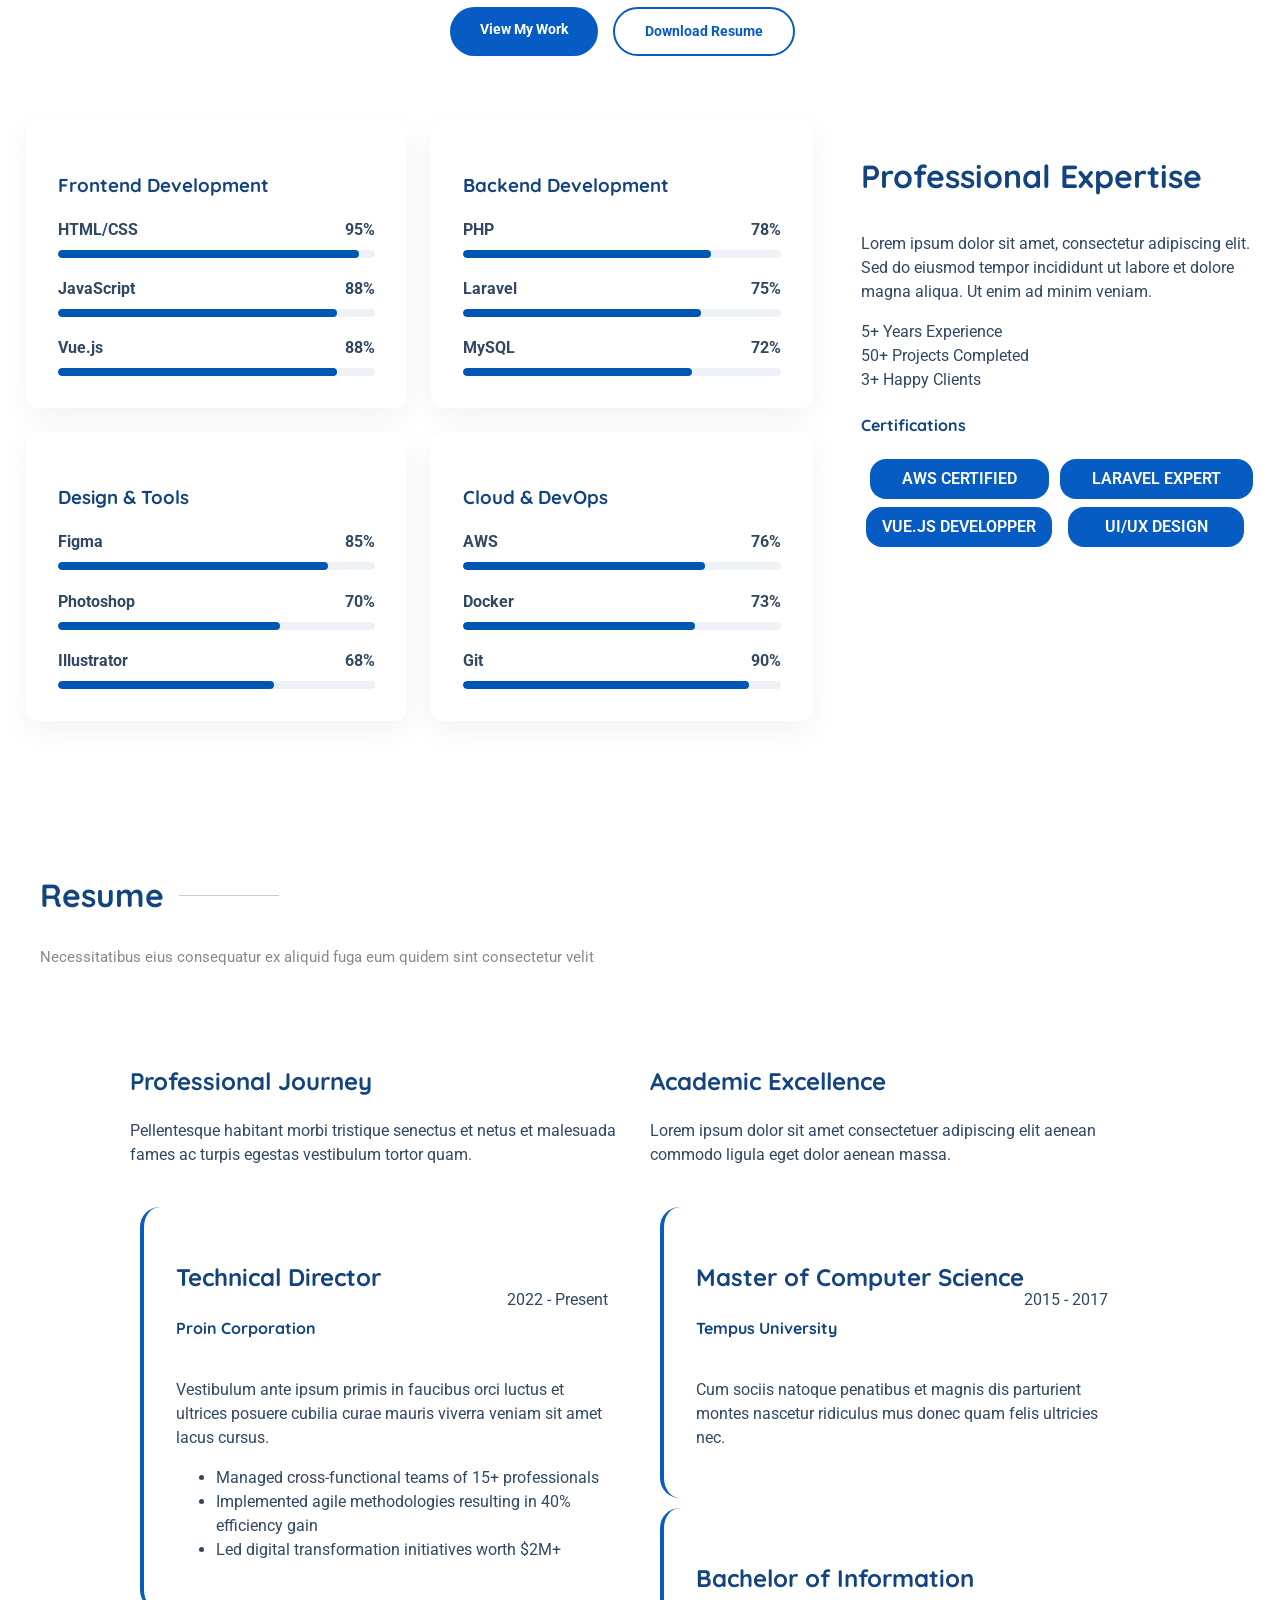
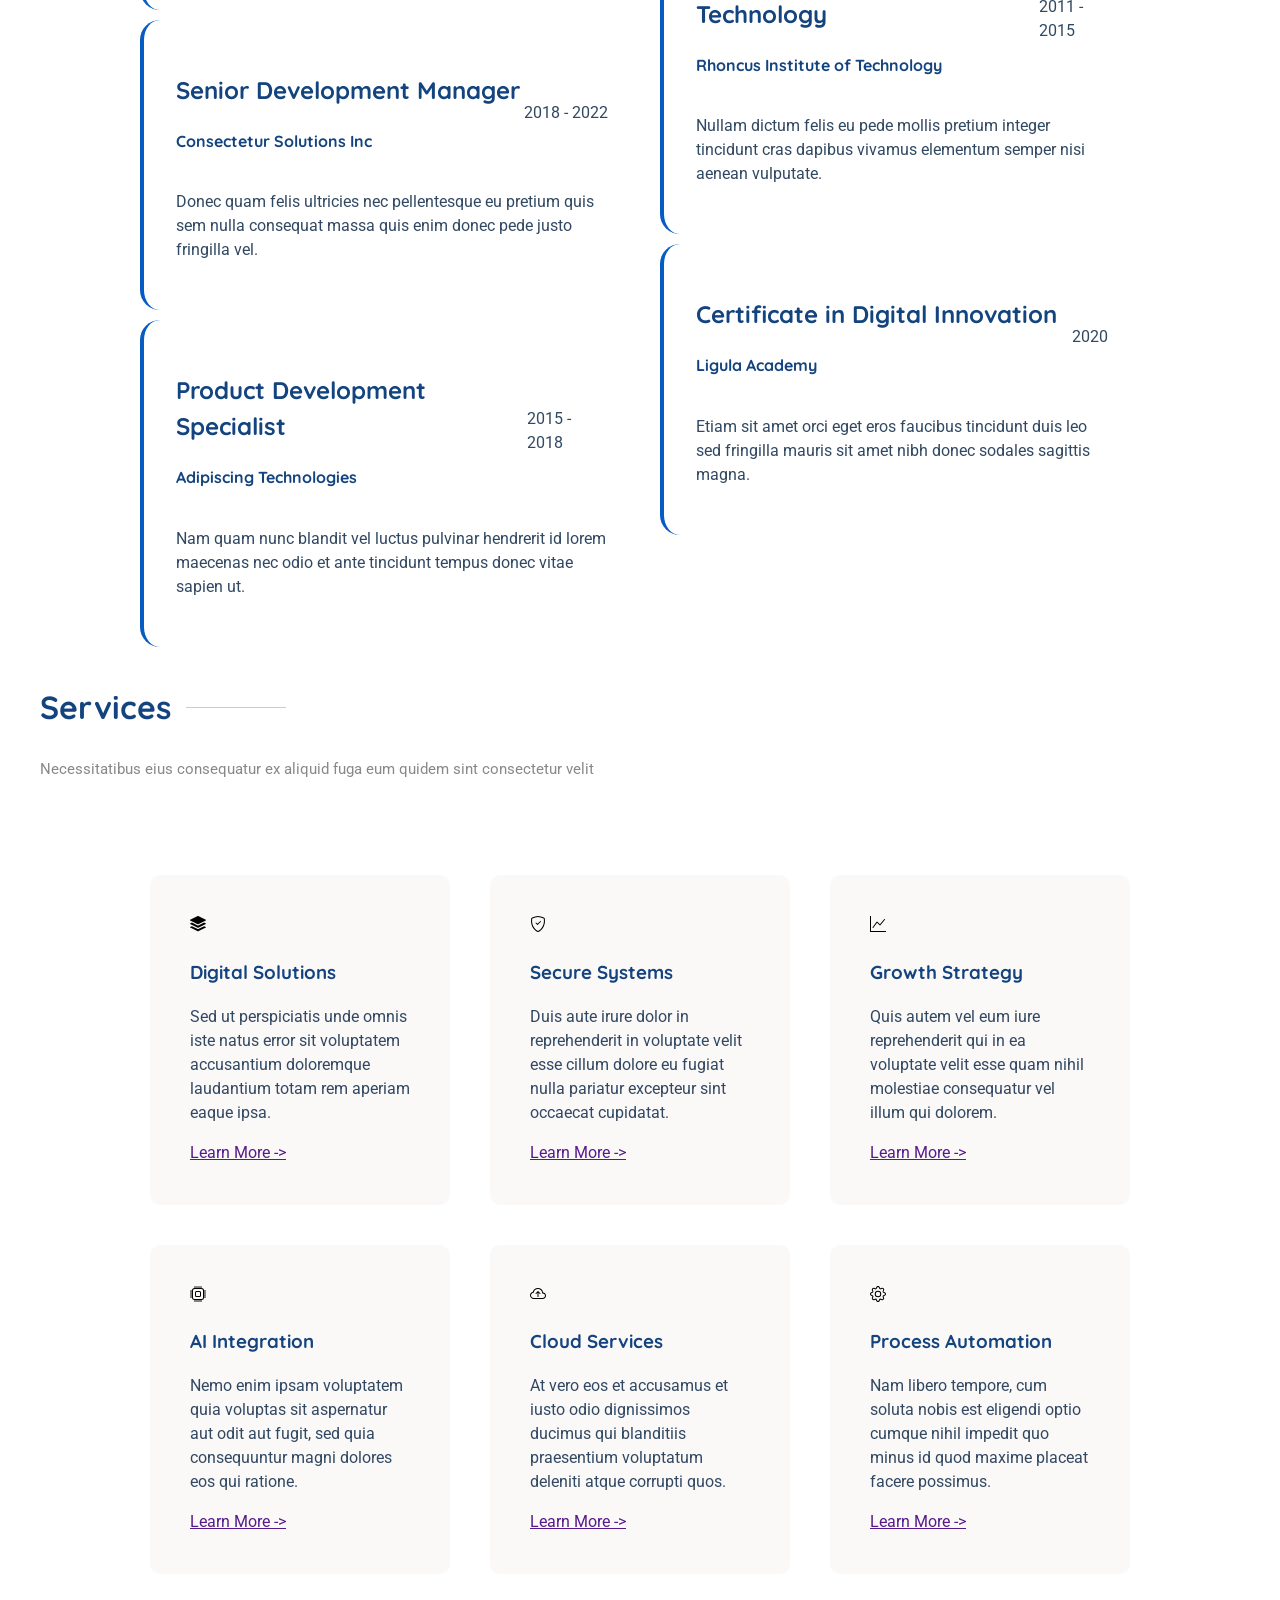
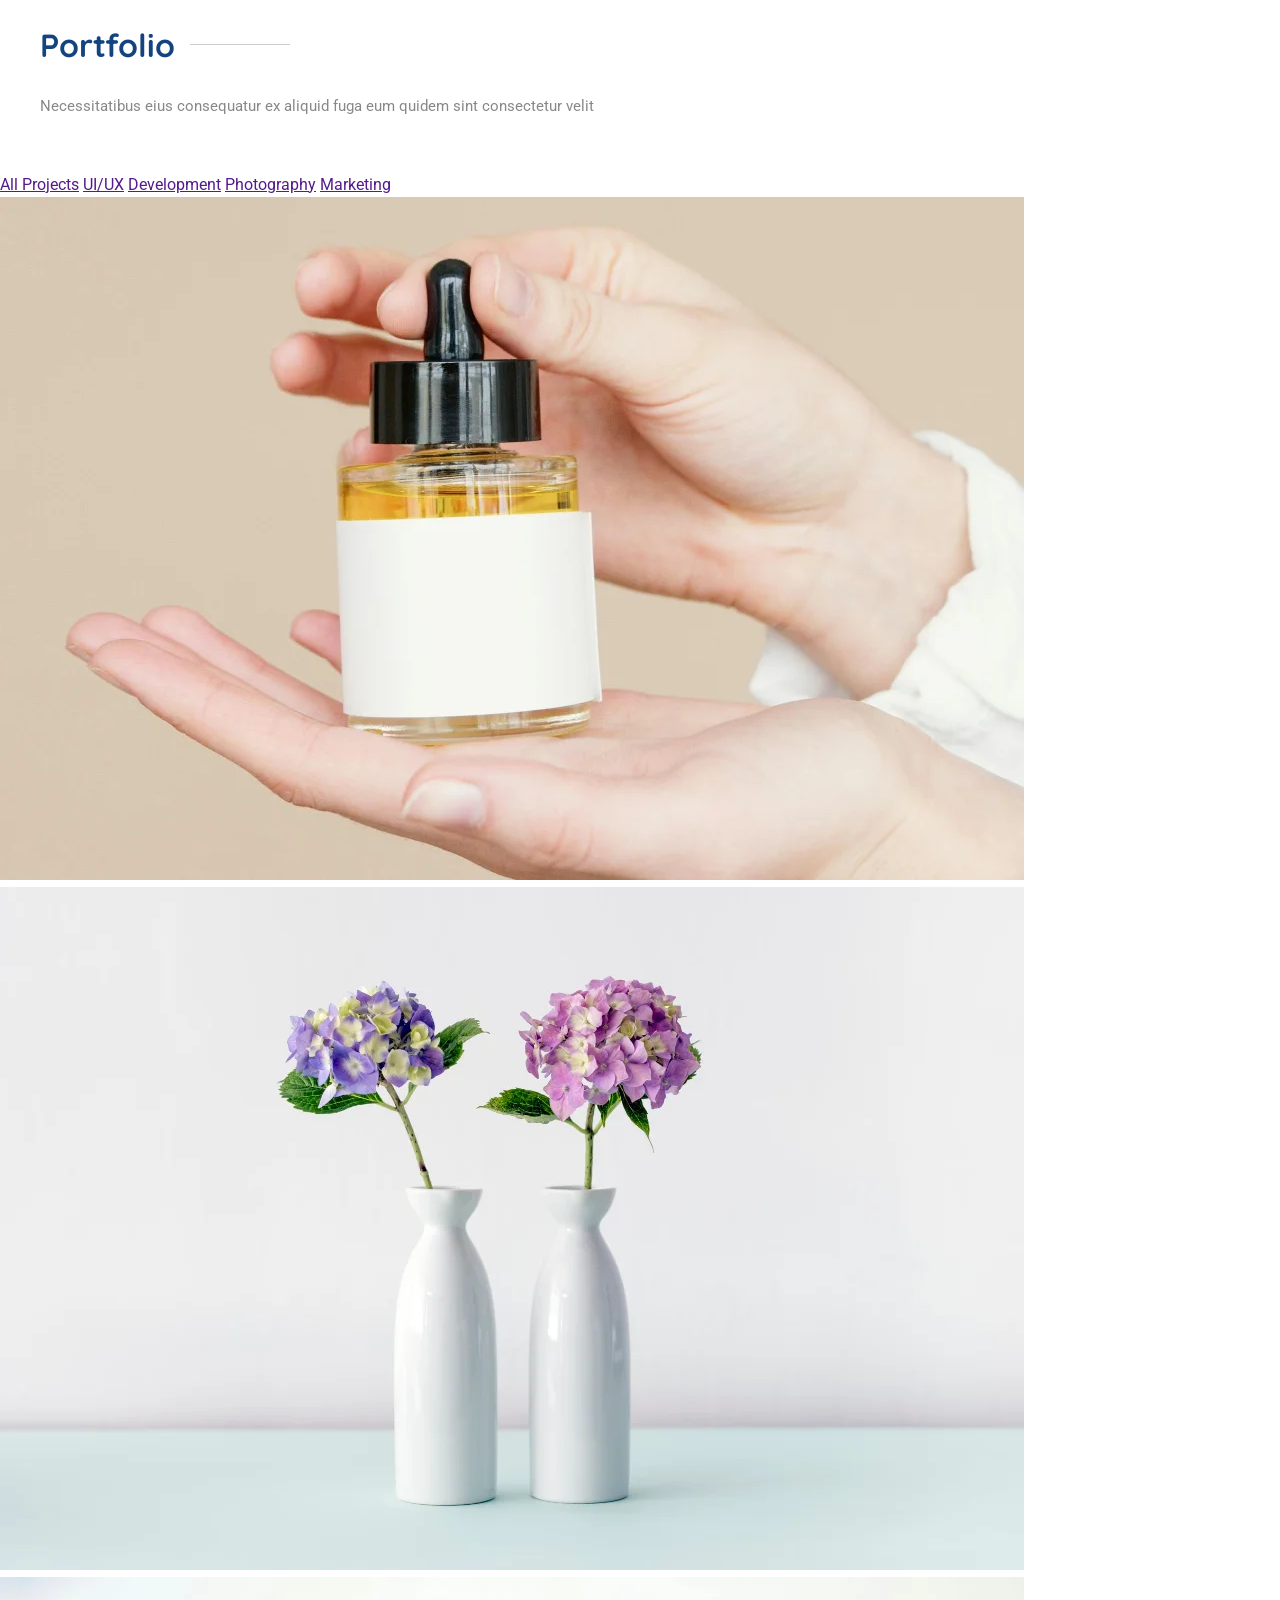
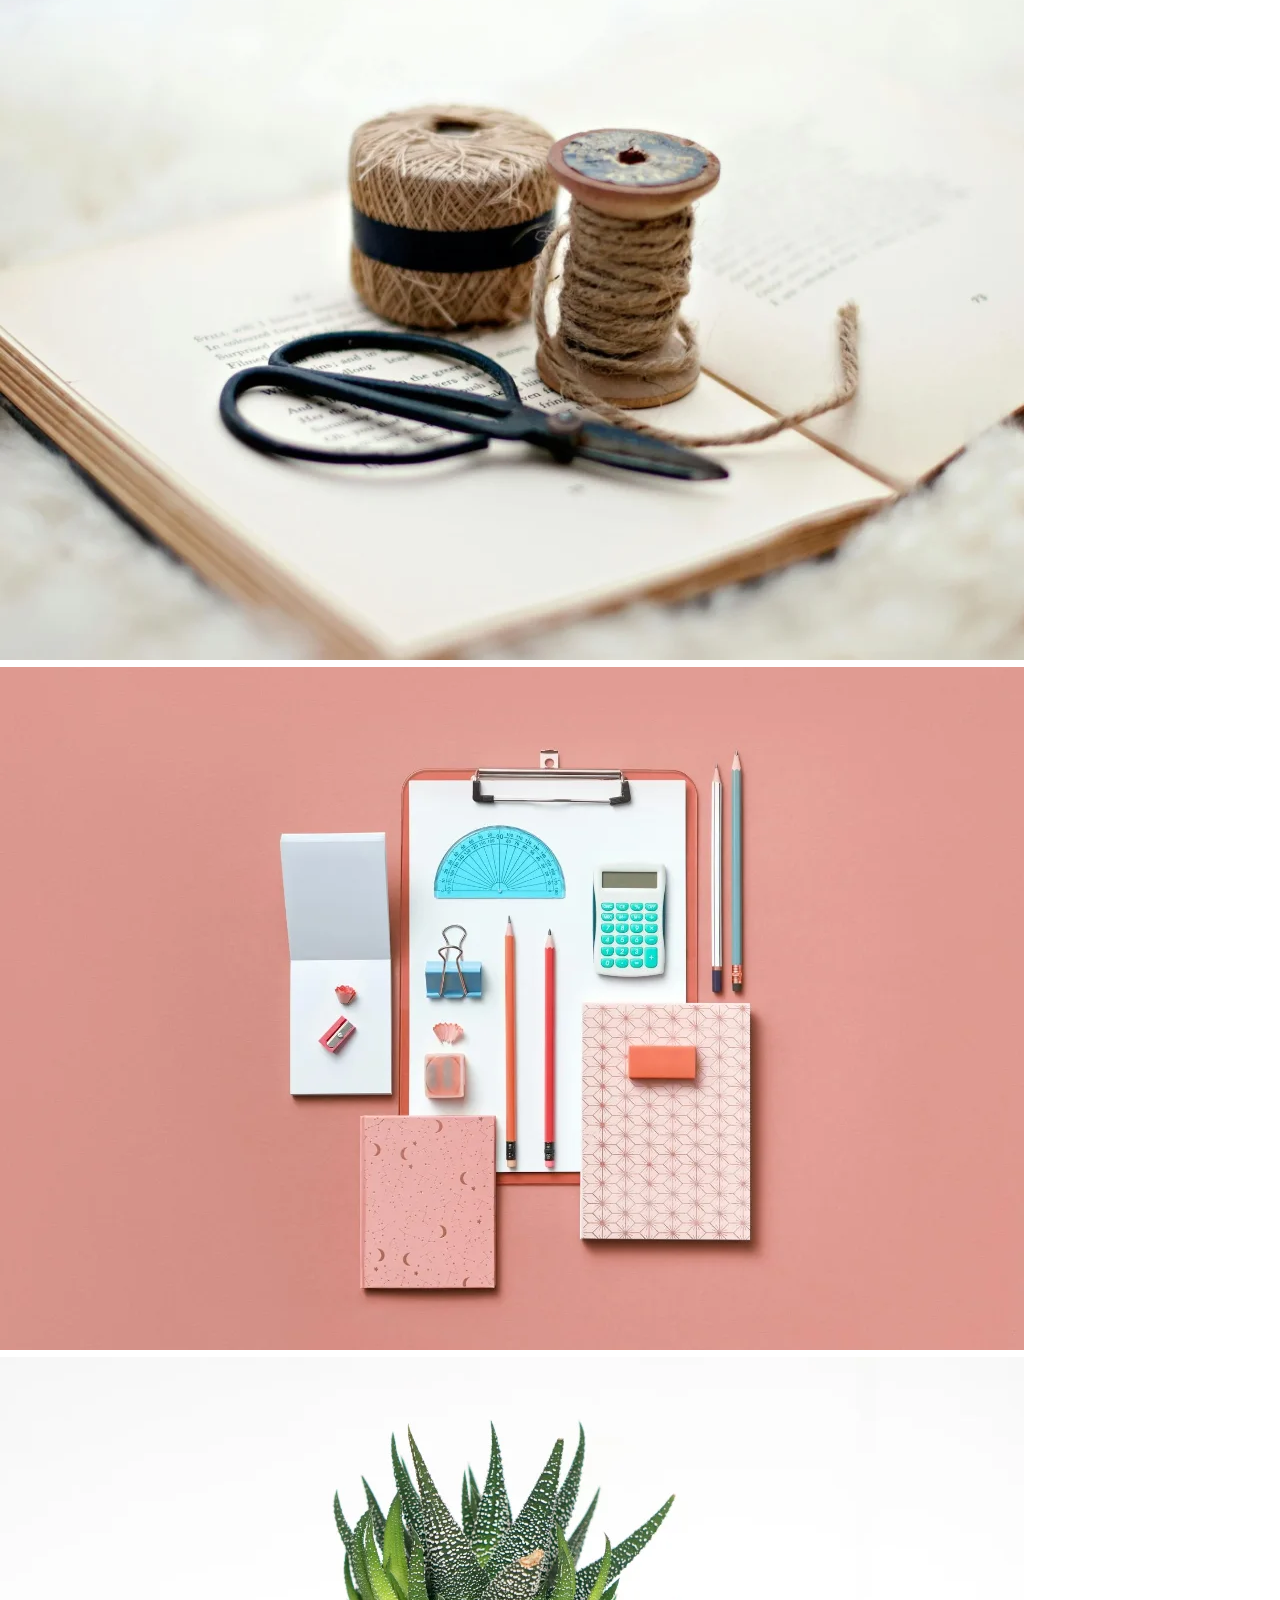
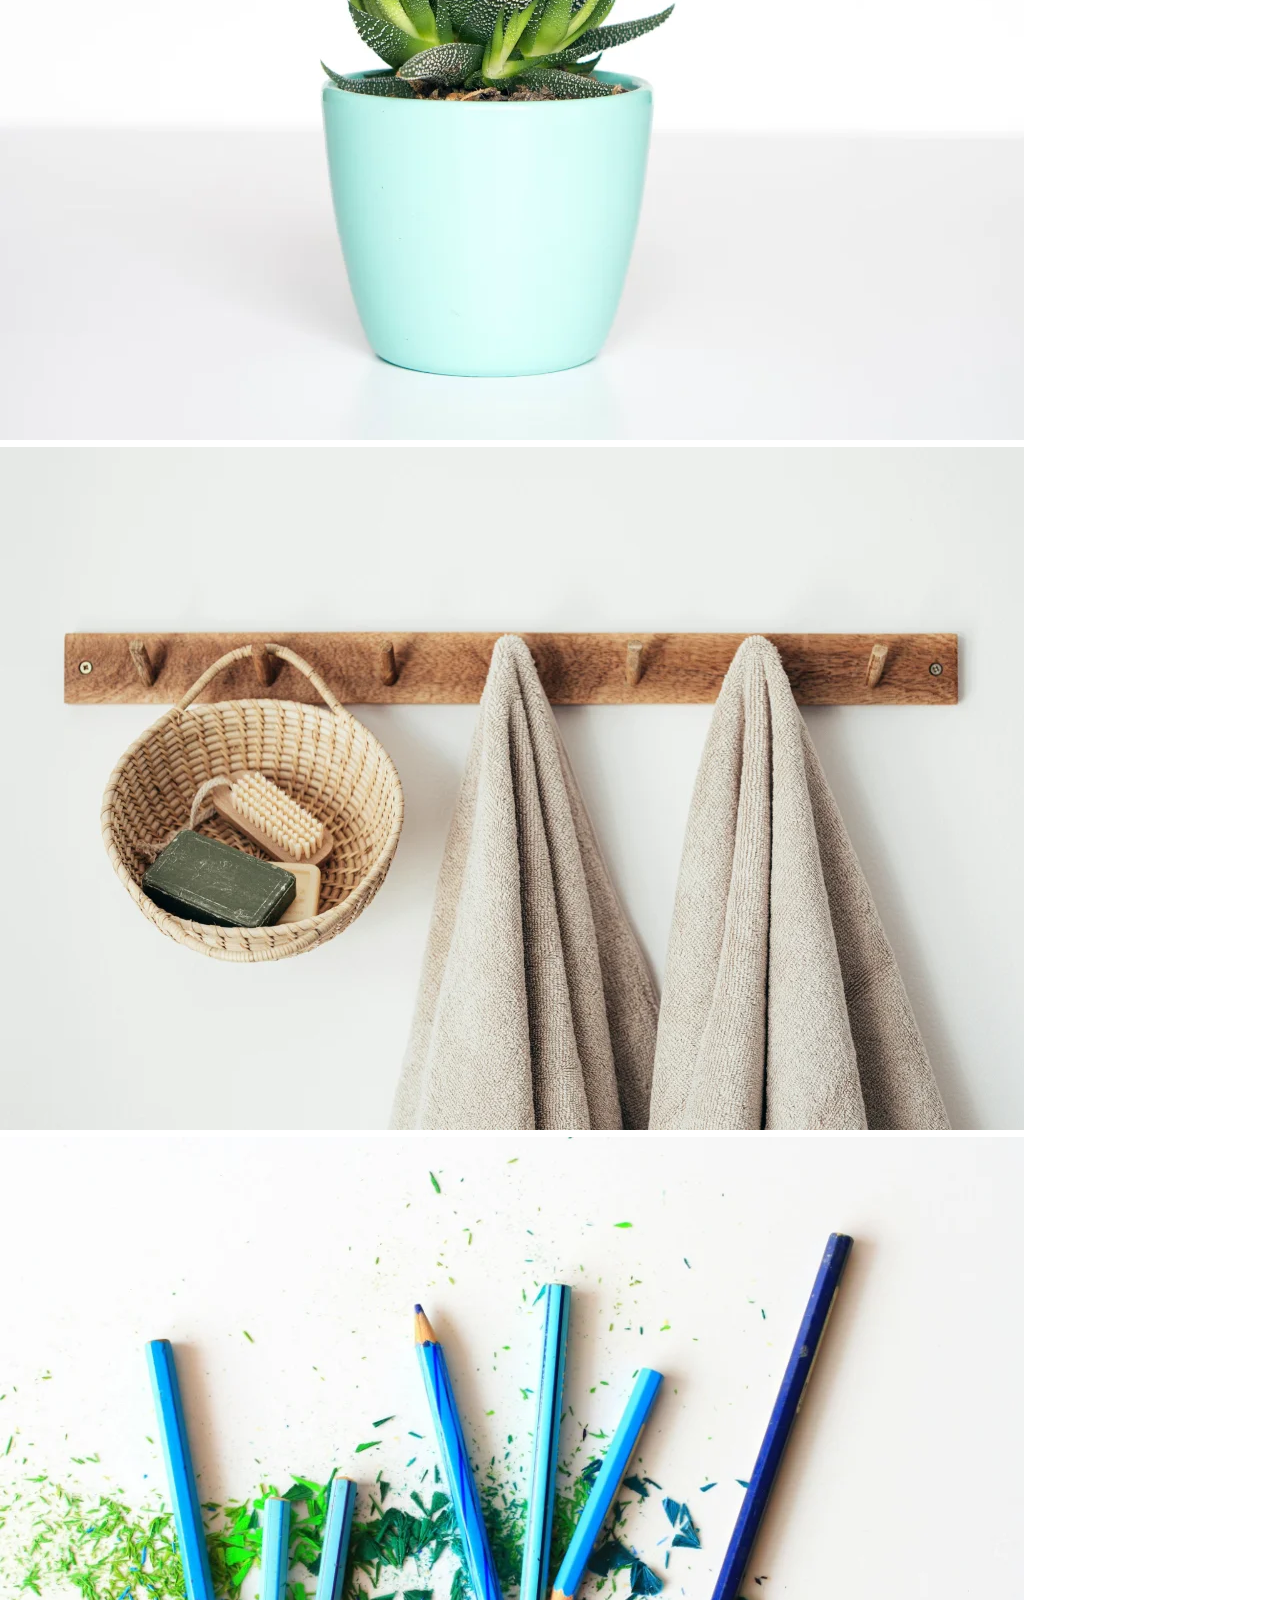
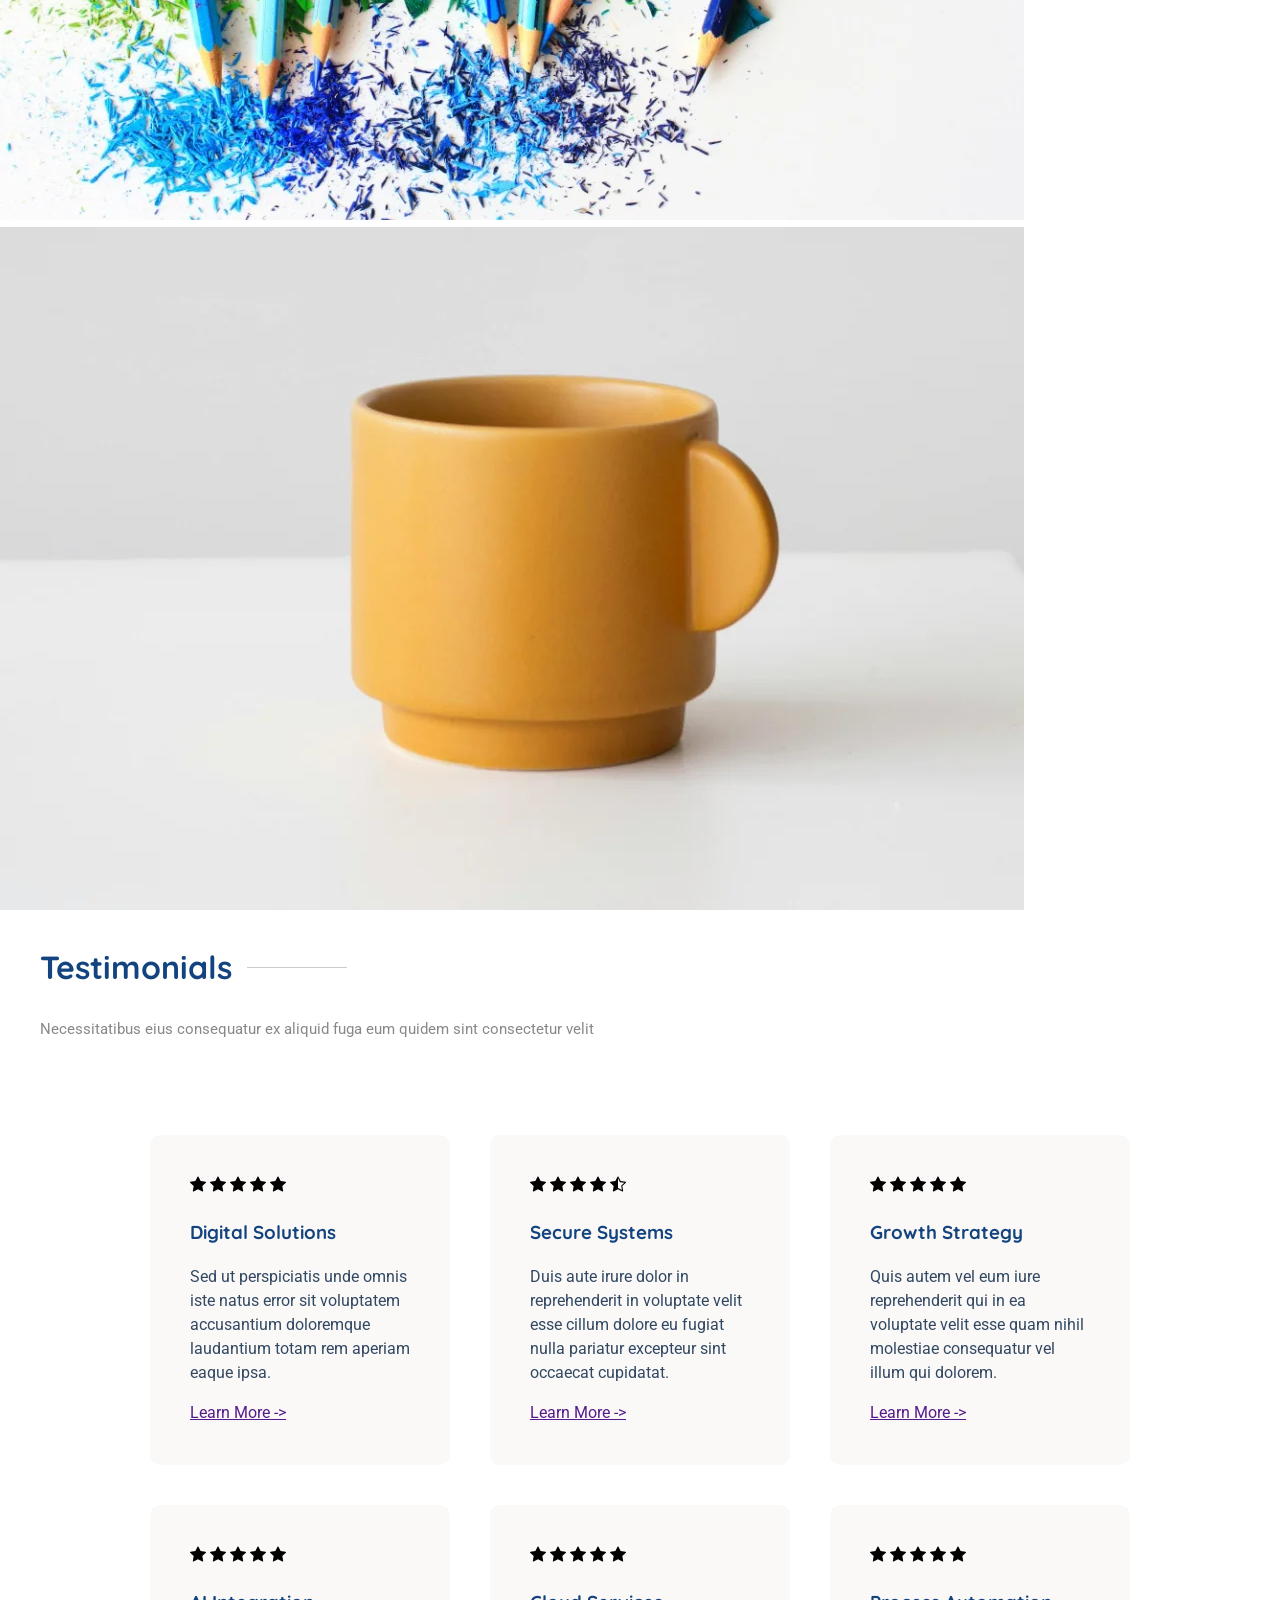
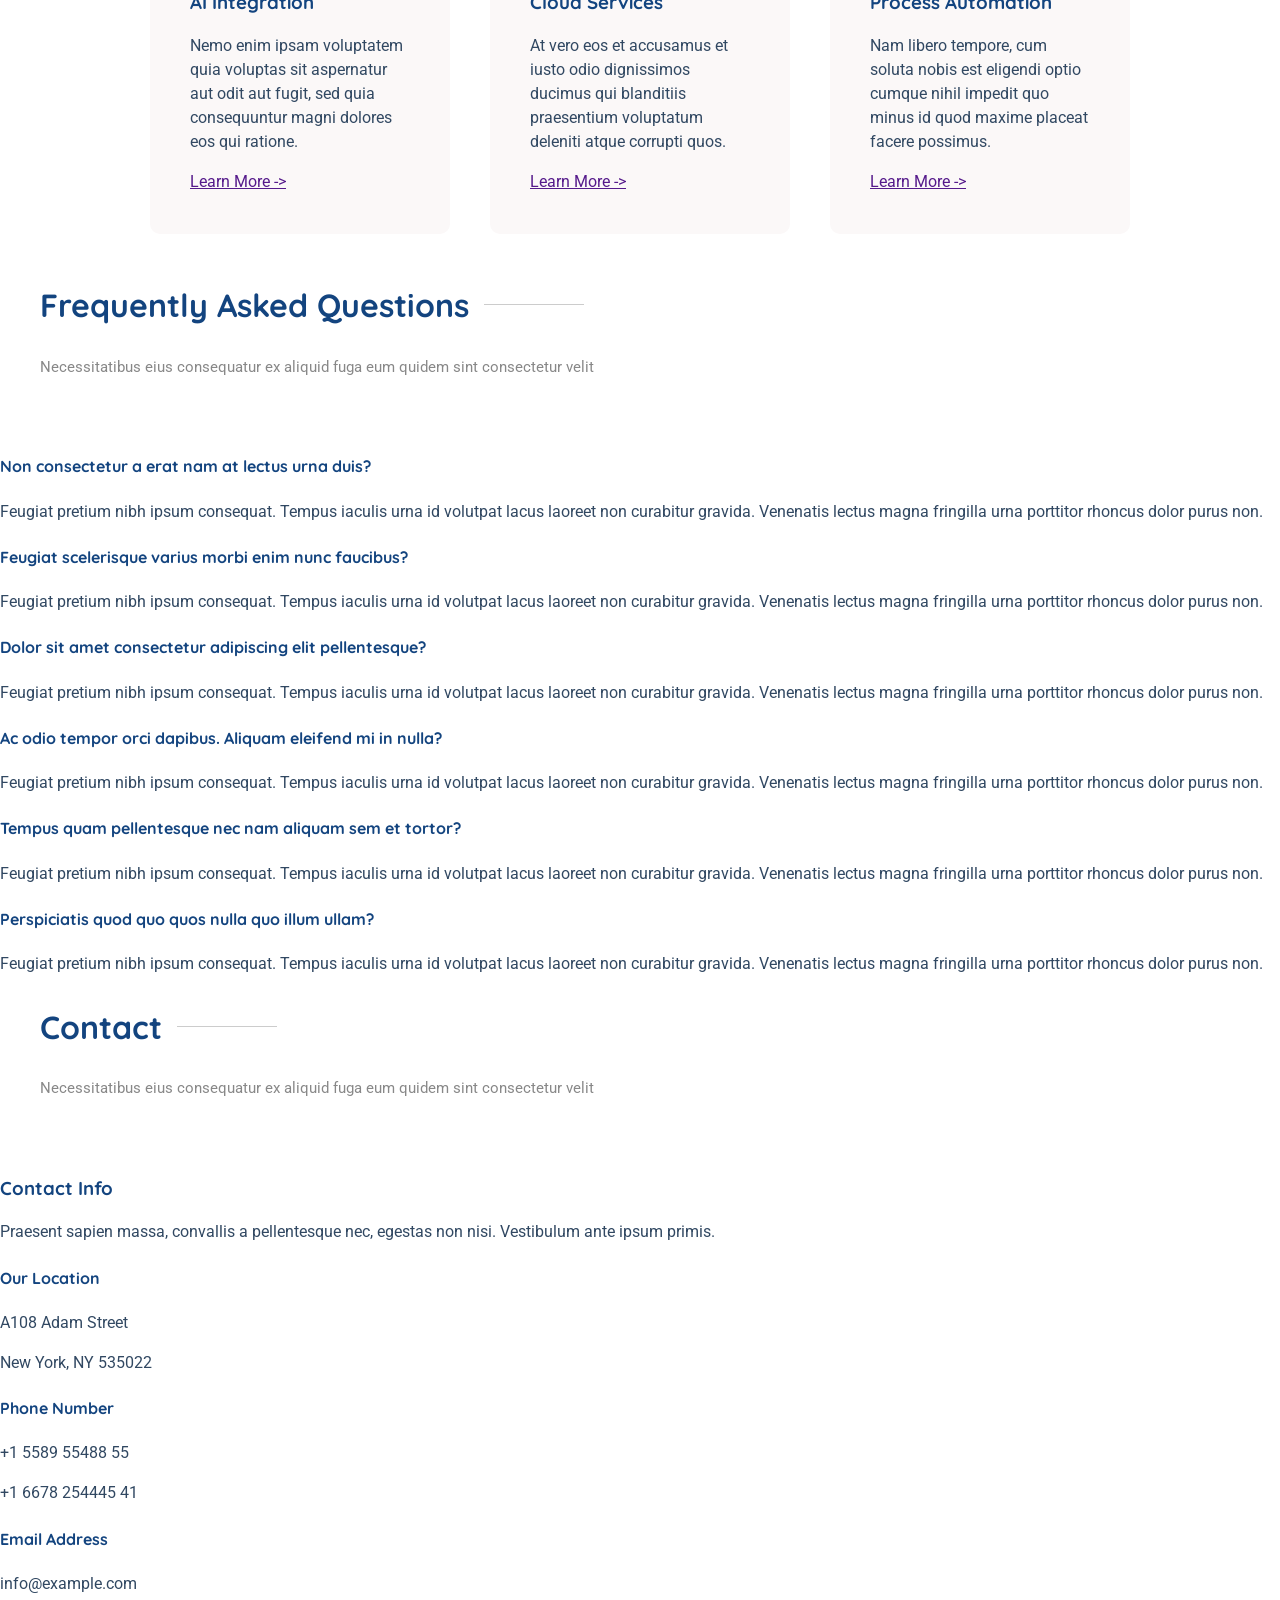
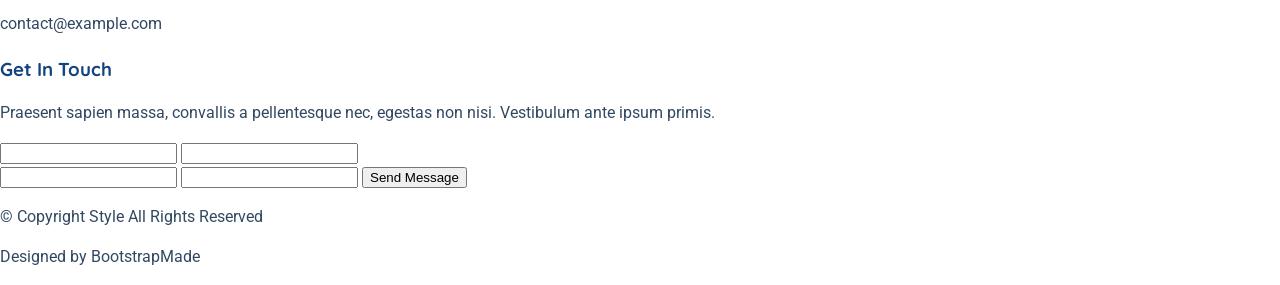
==== commit e0d922f8: "feat: finalisation avec toute la structure HTML" ====
--- a/index.html
+++ b/index.html
@@ -429,72 +429,308 @@
 
             <div class="service-item">
               <div class="icon">
-
+                <img src="icons/stack.svg" alt="">
               </div>
               <h3>Digital Solutions</h3>
               <p>Sed ut perspiciatis unde omnis iste natus error sit voluptatem accusantium doloremque laudantium totam rem aperiam eaque
               ipsa.</p>
-              <a href="">Learn More</a>
+              <a href="">Learn More  <span class="link-service">-></span></a>
             </div>
 
             <div class="service-item">
               <div class="icon">
             
+                <img src="icons/shield-check.svg" alt="">
               </div>
               <h3>Secure Systems</h3>
               <p>Duis aute irure dolor in reprehenderit in voluptate velit esse cillum dolore eu fugiat nulla pariatur excepteur sint
               occaecat cupidatat.</p>
-              <a href="">Learn More</a>
+              <a href="">Learn More  <span class="link-service">-></span></a>
             </div>
 
             <div class="service-item">
               <div class="icon">
             
               </div>
+              <img src="icons/graph-up.svg" alt="">
               <h3>Growth Strategy</h3>
               <p>Quis autem vel eum iure reprehenderit qui in ea voluptate velit esse quam nihil molestiae consequatur vel illum qui
               dolorem.</p>
-              <a href="">Learn More</a>
+              <a href="">Learn More  <span class="link-service">-></span></a>
             </div>
 
             <div class="service-item">
               <div class="icon">
             
               </div>
+              <img src="icons/cpu.svg" alt="">
               <h3>AI Integration</h3>
               <p>Nemo enim ipsam voluptatem quia voluptas sit aspernatur aut odit aut fugit, sed quia consequuntur magni dolores eos qui
               ratione.</p>
-              <a href="">Learn More</a>
+              <a href="">Learn More  <span class="link-service">-></span></a>
             </div>
 
             <div class="service-item">
               <div class="icon">
             
               </div>
+              <img src="icons/cloud-arrow-up.svg" alt="">
               <h3>Cloud Services</h3>
               <p>At vero eos et accusamus et iusto odio dignissimos ducimus qui blanditiis praesentium voluptatum deleniti atque corrupti
               quos.</p>
-              <a href="">Learn More</a>
-            </div>
-
-            <div class="service-item">
-              <div class="icon">
-            
+              <a href="">Learn More  <span class="link-service">-></span></a>
+            </div>
+
+            <div class="service-item">
+              <div class="icon">
+                <img src="icons/gear.svg" alt="">
               </div>
               <h3>Process Automation</h3>
               <p>Nam libero tempore, cum soluta nobis est eligendi optio cumque nihil impedit quo minus id quod maxime placeat facere
               possimus.</p>
-              <a href="">Learn More</a>
-            </div>
-          </div>
-
-        </div>
-
+              <a href="">Learn More  <span class="link-service">-></span></a>
+            </div>
+          </div>
+
+        </div>
+
+      </section>
+
+      <section class="portfolio">
+        <div class="container section-title">
+          <h2>Portfolio</h2>
+          <p>Necessitatibus eius consequatur ex aliquid fuga eum quidem sint consectetur velit</p>
+        </div>
+
+        <div class="nav-portfolio">
+          <a href="">All Projects</a>
+          <a href="">UI/UX</a>
+          <a href="">Development</a>
+          <a href="">Photography</a>
+          <a href="">Marketing</a>
+        </div>
+        <div>
+          <img src="fol1.webp" alt="">
+          <img src="fol2.webp" alt="">
+          <img src="fol3.webp" alt="">
+          <img src="fol4.webp" alt="">
+          <img src="fol5.webp" alt="">
+          <img src="fol6.webp" alt="">
+          <img src="fol7.webp" alt="">
+          <img src="fol8.webp" alt="">
+        </div>
+
+      </section>
+
+
+      <section class="Testimonials">
+        <div class="container section-title">
+          <h2>Testimonials</h2>
+          <p>Necessitatibus eius consequatur ex aliquid fuga eum quidem sint consectetur velit</p>
+        </div>
+
+        <div class="container-services">
+          <div class="rows-services">
+
+            <div class="service-item">
+              <div class="icon">
+                <img src="icons/star-fill.svg" alt="">
+                <img src="icons/star-fill.svg" alt="">
+                <img src="icons/star-fill.svg" alt="">
+                <img src="icons/star-fill.svg" alt="">
+                <img src="icons/star-fill.svg" alt="">
+              </div>
+              <h3>Digital Solutions</h3>
+              <p>Sed ut perspiciatis unde omnis iste natus error sit voluptatem accusantium doloremque laudantium totam rem aperiam eaque
+              ipsa.</p>
+              <a href="">Learn More  <span class="link-service">-></span></a>
+            </div>
+
+            <div class="service-item">
+              <div class="icon">
+                <img src="icons/star-fill.svg" alt="">
+                <img src="icons/star-fill.svg" alt="">
+                <img src="icons/star-fill.svg" alt="">
+                <img src="icons/star-fill.svg" alt="">
+                <img src="icons/star-half.svg" alt="">
+              </div>
+              <h3>Secure Systems</h3>
+              <p>Duis aute irure dolor in reprehenderit in voluptate velit esse cillum dolore eu fugiat nulla pariatur excepteur sint
+              occaecat cupidatat.</p>
+              <a href="">Learn More  <span class="link-service">-></span></a>
+            </div>
+
+            <div class="service-item">
+              <div class="icon">
+                <img src="icons/star-fill.svg" alt="">
+                <img src="icons/star-fill.svg" alt="">
+                <img src="icons/star-fill.svg" alt="">
+                <img src="icons/star-fill.svg" alt="">
+                <img src="icons/star-fill.svg" alt="">
+              </div>
+              <h3>Growth Strategy</h3>
+              <p>Quis autem vel eum iure reprehenderit qui in ea voluptate velit esse quam nihil molestiae consequatur vel illum qui
+              dolorem.</p>
+              <a href="">Learn More  <span class="link-service">-></span></a>
+            </div>
+
+            <div class="service-item">
+              <div class="icon">
+                <img src="icons/star-fill.svg" alt="">
+                <img src="icons/star-fill.svg" alt="">
+                <img src="icons/star-fill.svg" alt="">
+                <img src="icons/star-fill.svg" alt="">
+                <img src="icons/star-fill.svg" alt="">
+              </div>
+              <h3>AI Integration</h3>
+              <p>Nemo enim ipsam voluptatem quia voluptas sit aspernatur aut odit aut fugit, sed quia consequuntur magni dolores eos qui
+              ratione.</p>
+              <a href="">Learn More  <span class="link-service">-></span></a>
+            </div>
+
+            <div class="service-item">
+              <div class="icon">
+                <img src="icons/star-fill.svg" alt="">
+                <img src="icons/star-fill.svg" alt="">
+                <img src="icons/star-fill.svg" alt="">
+                <img src="icons/star-fill.svg" alt="">
+                <img src="icons/star-fill.svg" alt="">
+              </div>
+              <h3>Cloud Services</h3>
+              <p>At vero eos et accusamus et iusto odio dignissimos ducimus qui blanditiis praesentium voluptatum deleniti atque corrupti
+              quos.</p>
+              <a href="">Learn More  <span class="link-service">-></span></a>
+            </div>
+
+            <div class="service-item">
+              <div class="icon">
+                <img src="icons/star-fill.svg" alt="">
+                <img src="icons/star-fill.svg" alt="">
+                <img src="icons/star-fill.svg" alt="">
+                <img src="icons/star-fill.svg" alt="">
+                <img src="icons/star-fill.svg" alt="">
+              </div>
+              <h3>Process Automation</h3>
+              <p>Nam libero tempore, cum soluta nobis est eligendi optio cumque nihil impedit quo minus id quod maxime placeat facere
+              possimus.</p>
+              <a href="">Learn More  <span class="link-service">-></span></a>
+            </div>
+          </div>
+
+        </div>
+
+      </section>
+
+      <section class="FrequentlyAskedQuestions">
+        <div class="container section-title">
+          <h2>Frequently Asked Questions</h2>
+          <p>Necessitatibus eius consequatur ex aliquid fuga eum quidem sint consectetur velit</p>
+        </div>
+
+        <div class="description-Asked">
+          <div>
+            <h4>Non consectetur a erat nam at lectus urna duis?</h4>
+            <p>Feugiat pretium nibh ipsum consequat. Tempus iaculis urna id volutpat lacus laoreet non curabitur gravida. Venenatis lectus magna fringilla urna porttitor rhoncus dolor purus non.</p>
+          </div>
+
+          <div>
+            <h4>Feugiat scelerisque varius morbi enim nunc faucibus?</h4>
+            <p>Feugiat pretium nibh ipsum consequat. Tempus iaculis urna id volutpat lacus laoreet non curabitur gravida. Venenatis lectus magna fringilla urna porttitor rhoncus dolor purus non.</p>
+          </div>
+
+          <div>
+            <h4>Dolor sit amet consectetur adipiscing elit pellentesque?</h4>
+            <p>Feugiat pretium nibh ipsum consequat. Tempus iaculis urna id volutpat lacus laoreet non curabitur gravida. Venenatis lectus magna fringilla urna porttitor rhoncus dolor purus non.</p>
+          </div>
+
+          <div>
+            <h4>Ac odio tempor orci dapibus. Aliquam eleifend mi in nulla?</h4>
+            <p>Feugiat pretium nibh ipsum consequat. Tempus iaculis urna id volutpat lacus laoreet non curabitur gravida. Venenatis lectus magna fringilla urna porttitor rhoncus dolor purus non.</p>
+          </div>
+
+          <div>
+            <h4>Tempus quam pellentesque nec nam aliquam sem et tortor?</h4>
+            <p>Feugiat pretium nibh ipsum consequat. Tempus iaculis urna id volutpat lacus laoreet non curabitur gravida. Venenatis lectus magna fringilla urna porttitor rhoncus dolor purus non.</p>
+          </div>
+
+          <div>
+            <h4>Perspiciatis quod quo quos nulla quo illum ullam?</h4>
+            <p>Feugiat pretium nibh ipsum consequat. Tempus iaculis urna id volutpat lacus laoreet non curabitur gravida. Venenatis lectus magna fringilla urna porttitor rhoncus dolor purus non.</p>
+          </div>
+        </div>
+      </section>
+
+      <section class="contact">
+        <div class="container section-title">
+          <h2>Contact</h2>
+          <p>Necessitatibus eius consequatur ex aliquid fuga eum quidem sint consectetur velit</p>
+        </div>
+
+        <div>
+
+          <div class="conctact-gauche">
+          <h3>Contact Info</h3>
+          <p>Praesent sapien massa, convallis a pellentesque nec, egestas non nisi. Vestibulum ante ipsum primis.</p>
+          <div class="info-contact-section">
+            <div class="icon-contact">
+
+            </div>
+            <div>
+              <h4>Our Location</h4>
+              <p>A108 Adam Street</p>
+              <p>New York, NY 535022</p>
+            </div>
+          </div>
+
+          <div class="info-contact-section">
+            <div class="icon-contact">
+
+            </div>
+            <div>
+              <h4>Phone Number</h4>
+              <p>+1 5589 55488 55</p>
+              <p>+1 6678 254445 41</p>
+            </div>
+          </div>
+
+          <div class="info-contact-section">
+            <div class="icon-contact">
+
+            </div>
+            <div>
+              <h4>Email Address</h4>
+              <p>info@example.com</p>
+              <p>contact@example.com</p>
+            </div>
+          </div>
+        </div>
+
+        <div class="conctact-droit">
+          <h3>Get In Touch</h3>
+          <p>Praesent sapien massa, convallis a pellentesque nec, egestas non nisi. Vestibulum ante ipsum primis.</p>
+          <div>
+            <input type="text">
+            <input type="text">
+          </div>
+          <div>
+            <input type="text">
+            <input type="text">
+            <button>Send Message</button>
+          </div>
+
+        </div>
+        </div>
       </section>
     </main>
 
     <footer>
-   
+      <div>
+        <p>© Copyright Style All Rights Reserved</p>
+        <div class="icon-footer">
+
+        </div>
+        <p>Designed by BootstrapMade</p>
+      </div>
     </footer>
 </body>
 </html>
--- a/style.css
+++ b/style.css
@@ -711,8 +711,67 @@
   display: flex;
 
 }
+.header-resume{
+  margin-bottom: 40px;
+}
 .rows-services{
   margin: 20px 130px;
   display: grid;
   grid-template-columns: repeat(3, 1fr);
 }
+.experience-cards:nth-child(1){
+  border-left: 4px solid var(--accent-color);
+  margin: 10px;
+  padding: 2rem;
+  border-radius: 20px;
+
+}
+.experience-cards:nth-child(2){
+  border-left: 4px solid var(--accent-color);
+  margin: 10px;
+  padding: 2rem;
+  border-radius: 20px;
+}
+
+.experience-cards:nth-child(3){
+  border-left: 4px solid var(--accent-color);
+  margin: 10px;
+  padding: 2rem;
+  border-radius: 20px;
+}
+.card-header{
+  display: flex;
+  justify-content: space-between;
+  align-items: center;
+}
+.experience-cards-droite:nth-child(1){
+
+  margin: 10px;
+  padding: 2rem;
+  border-radius: 20px;
+
+}
+.experience-cards-droite:nth-child(2){
+
+  margin: 10px;
+  padding: 2rem;
+  border-radius: 20px;
+}
+
+.experience-cards-droite:nth-child(3){
+ 
+  margin: 10px;
+  padding: 2rem;
+  border-radius: 20px;
+}
+.services{
+  gap: 20px;
+  
+}
+.service-item{
+  margin: 20px;
+  box-shadow: #444;
+  background-color: rgb(251, 248, 248);
+  border-radius: 10px;
+  padding: 40px;
+}
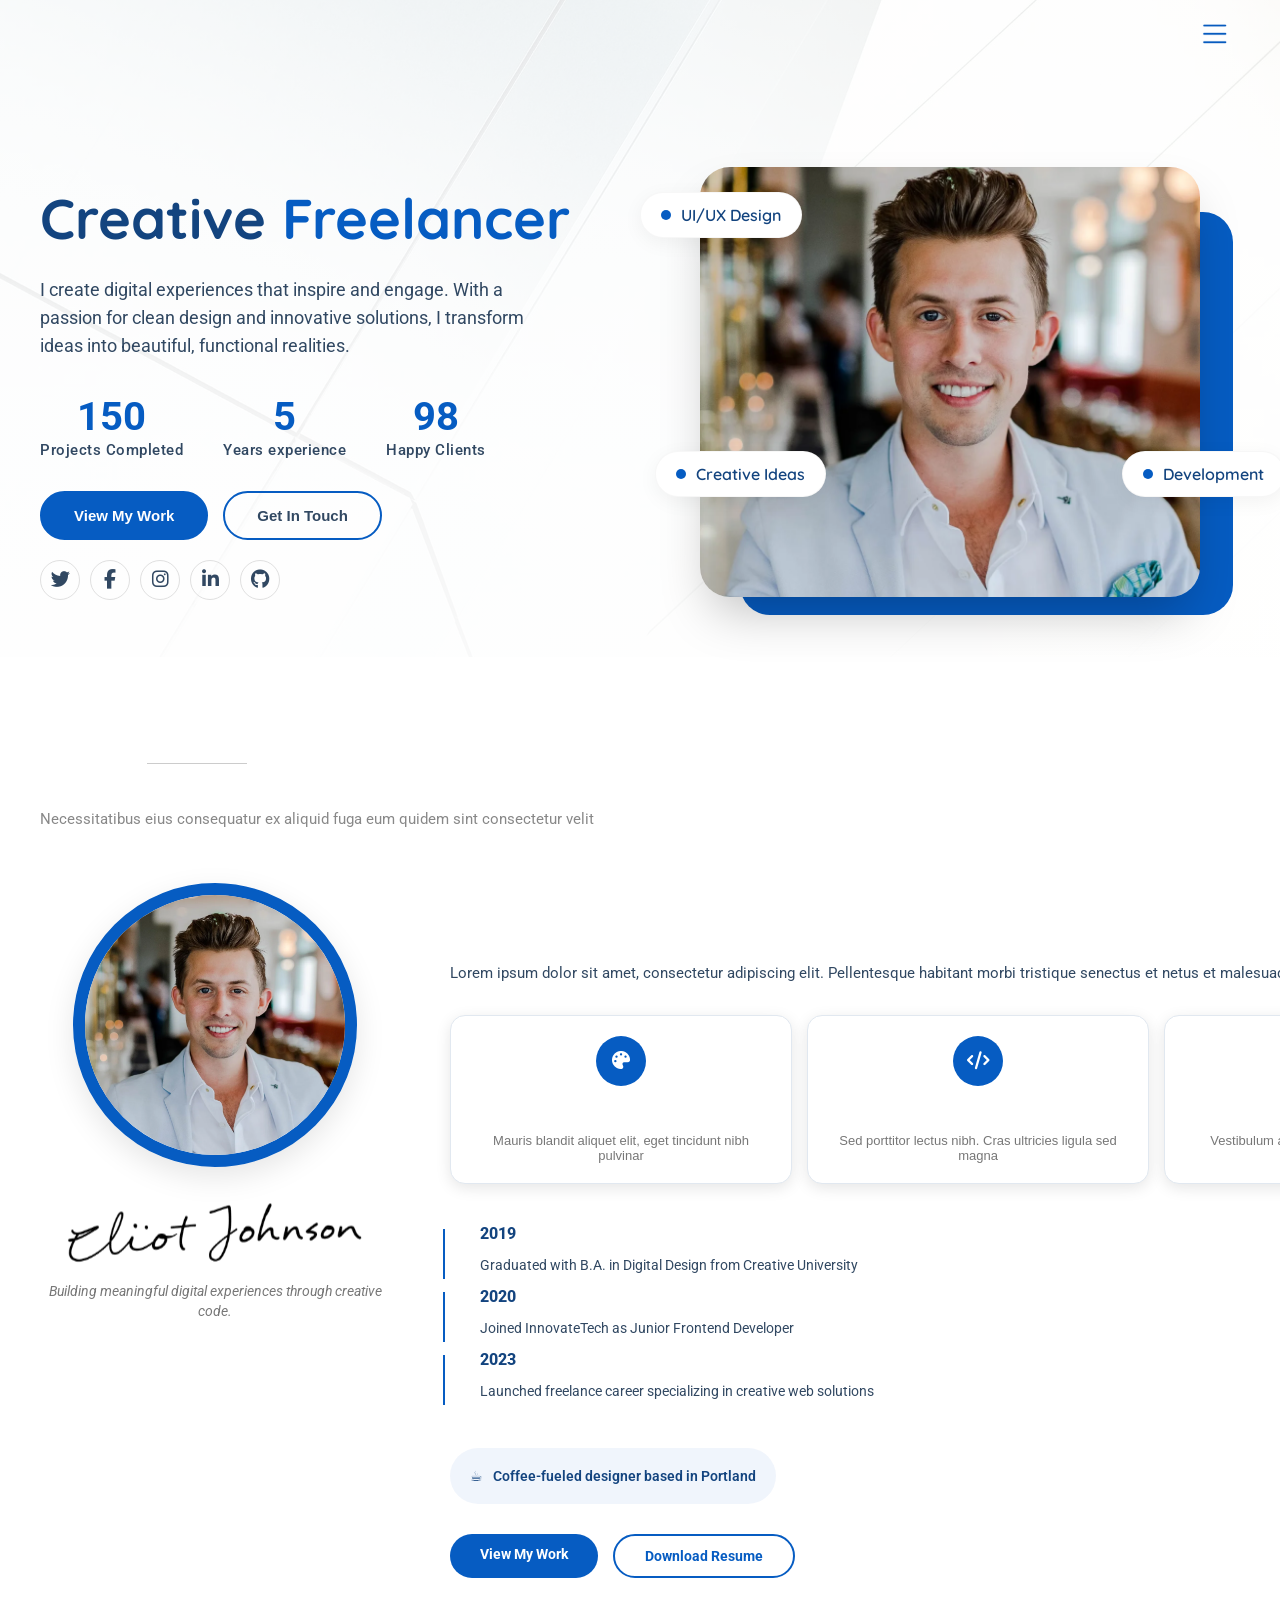
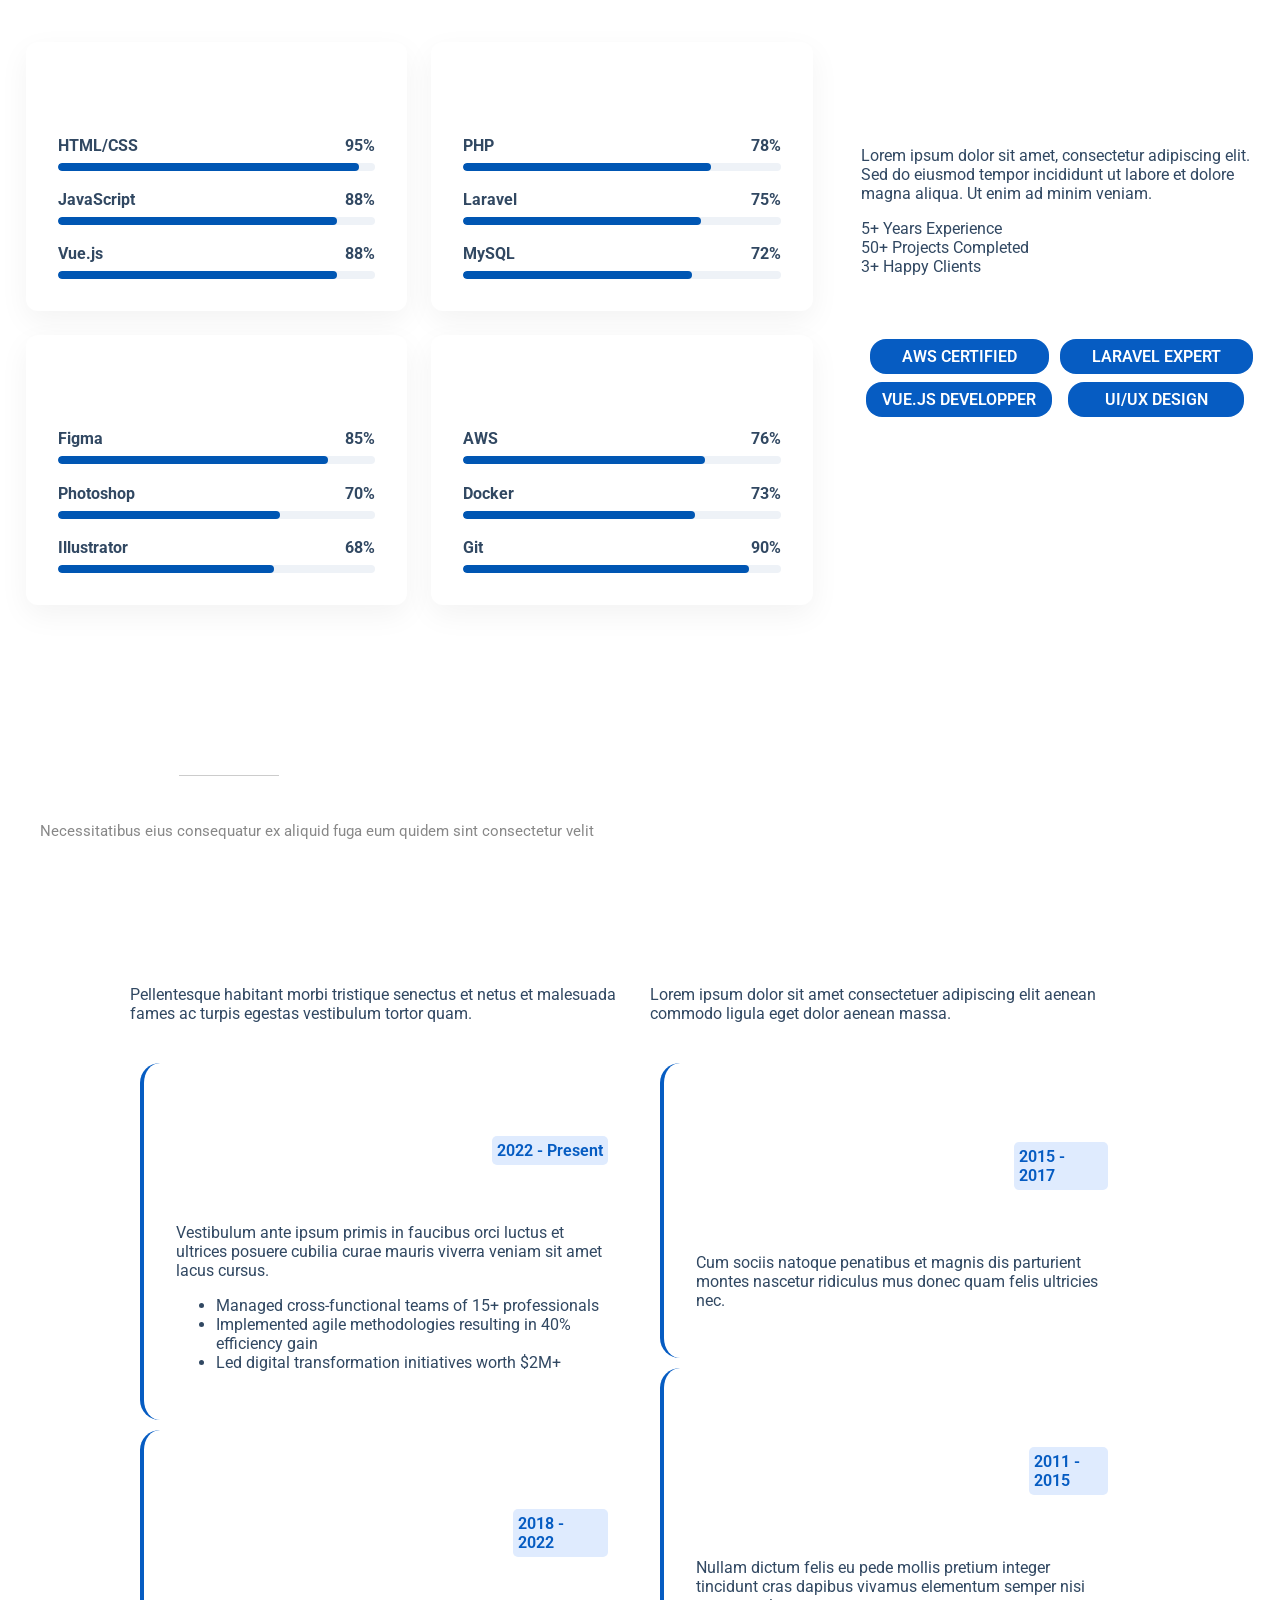
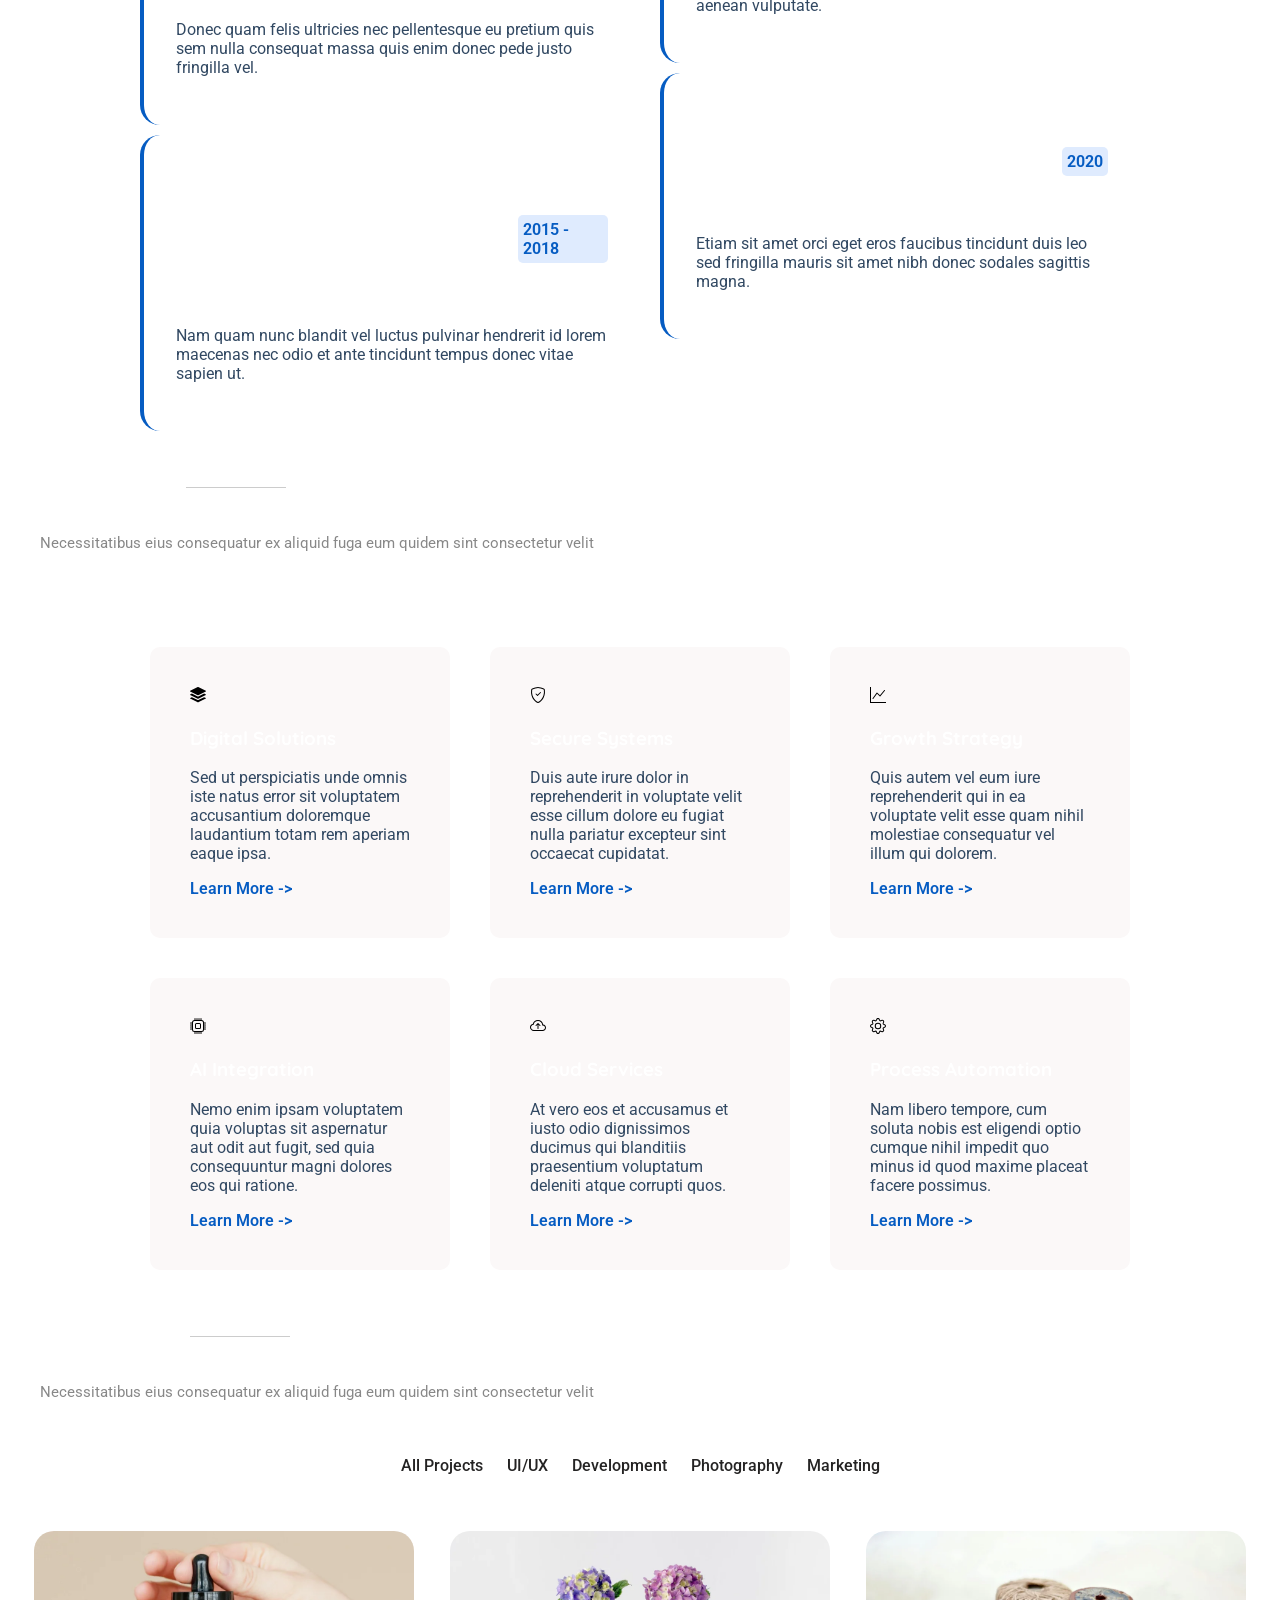
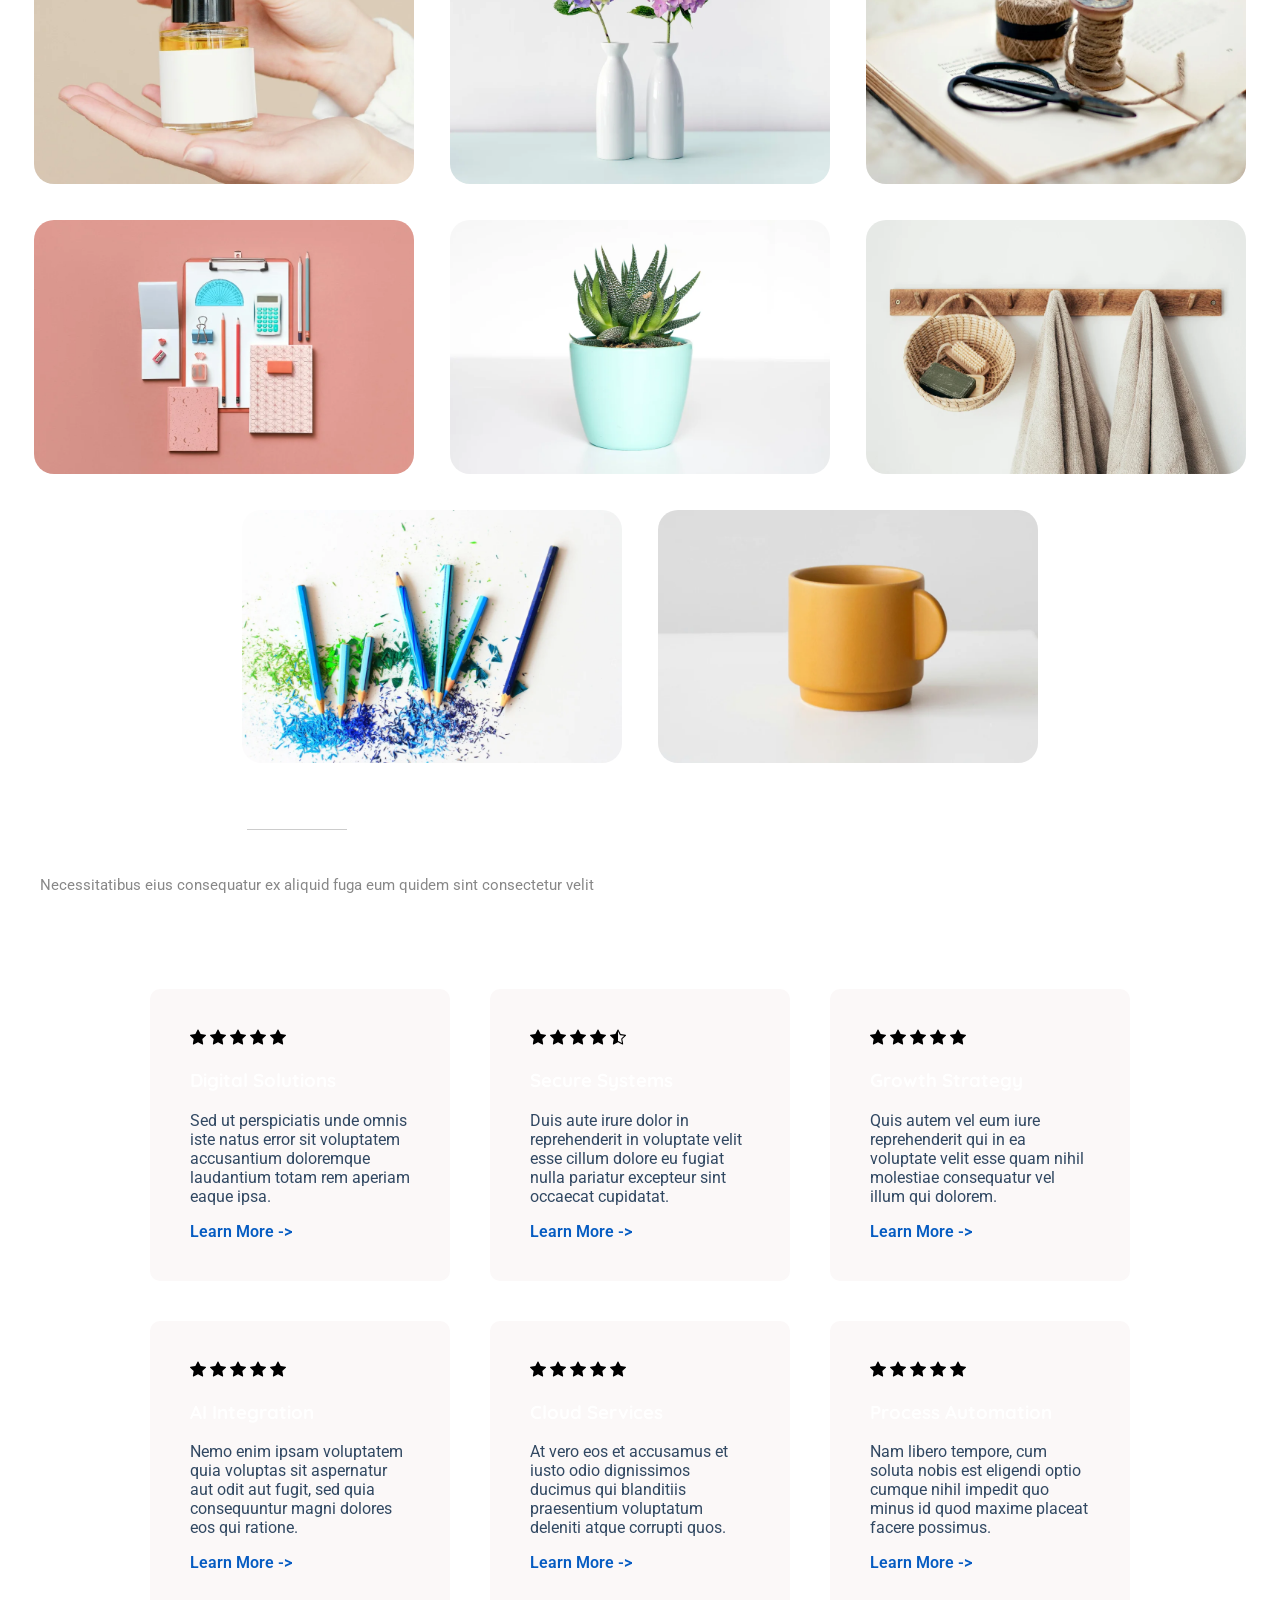
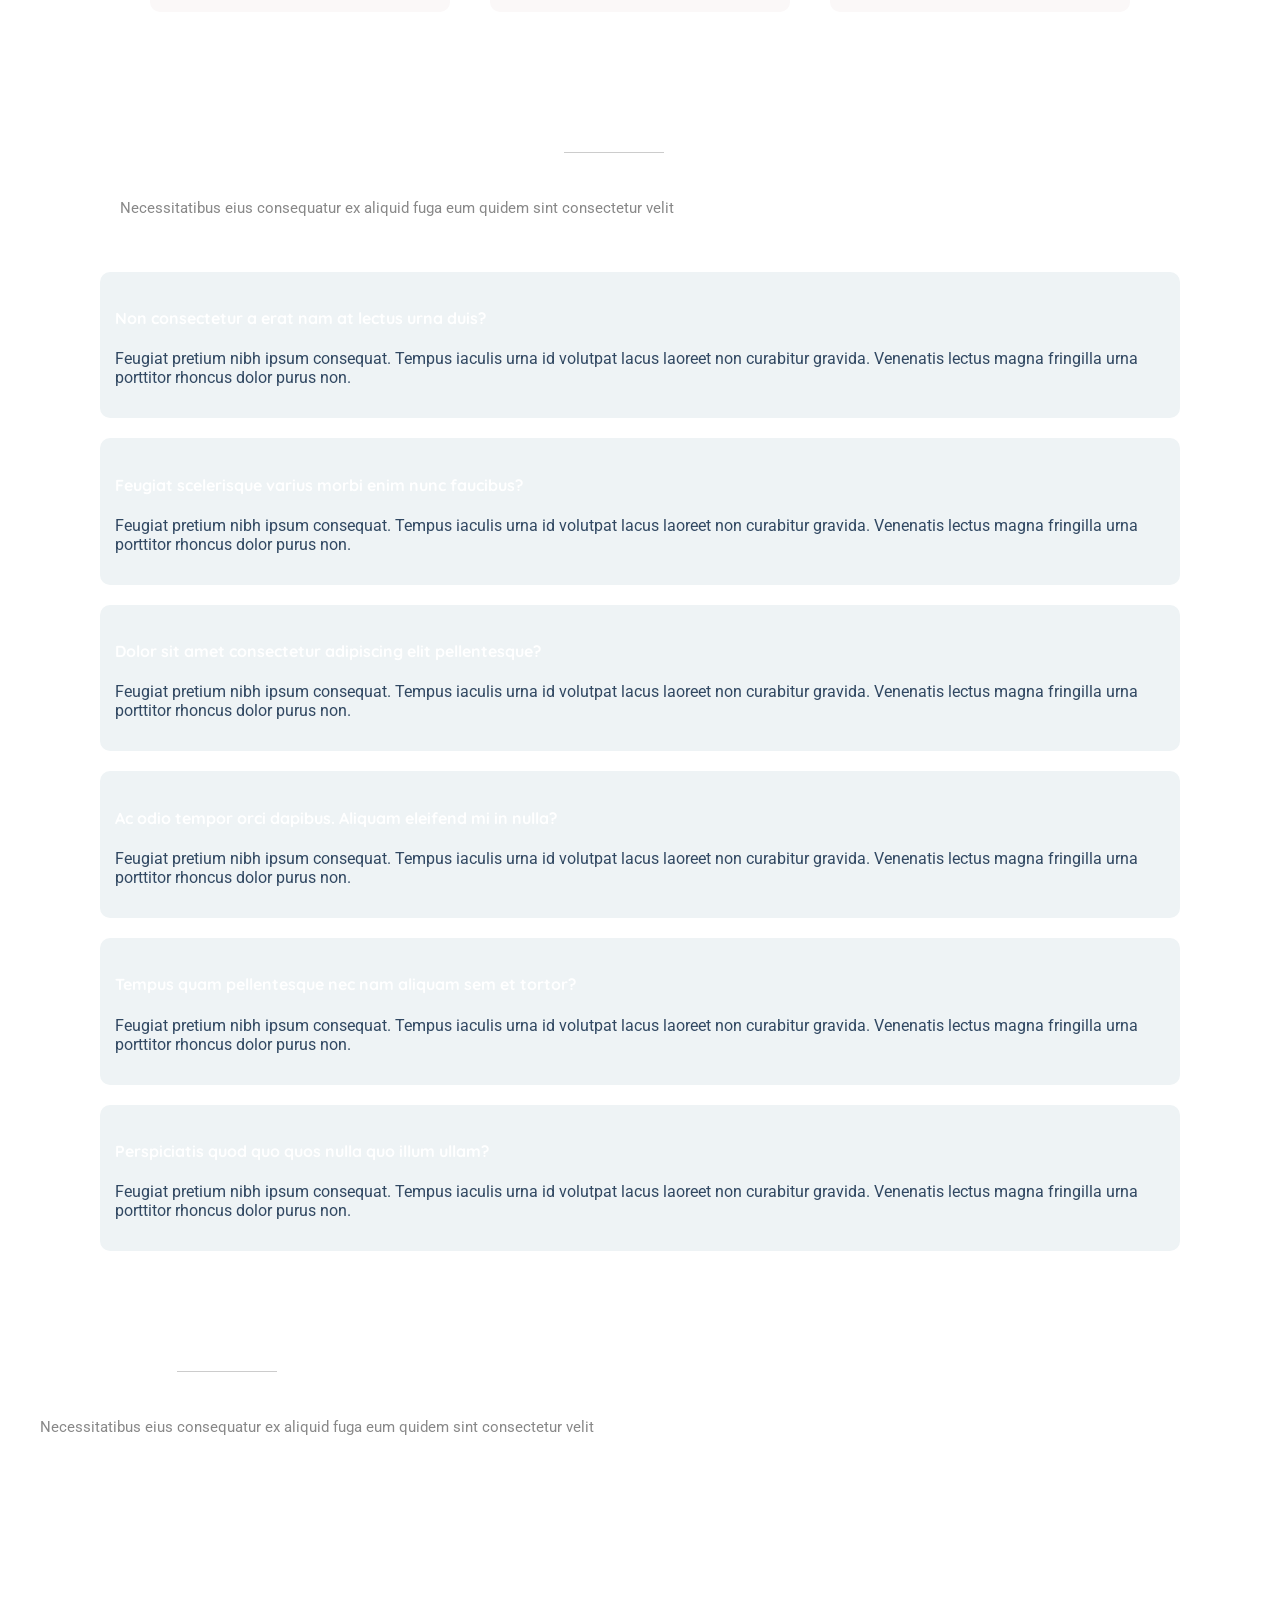
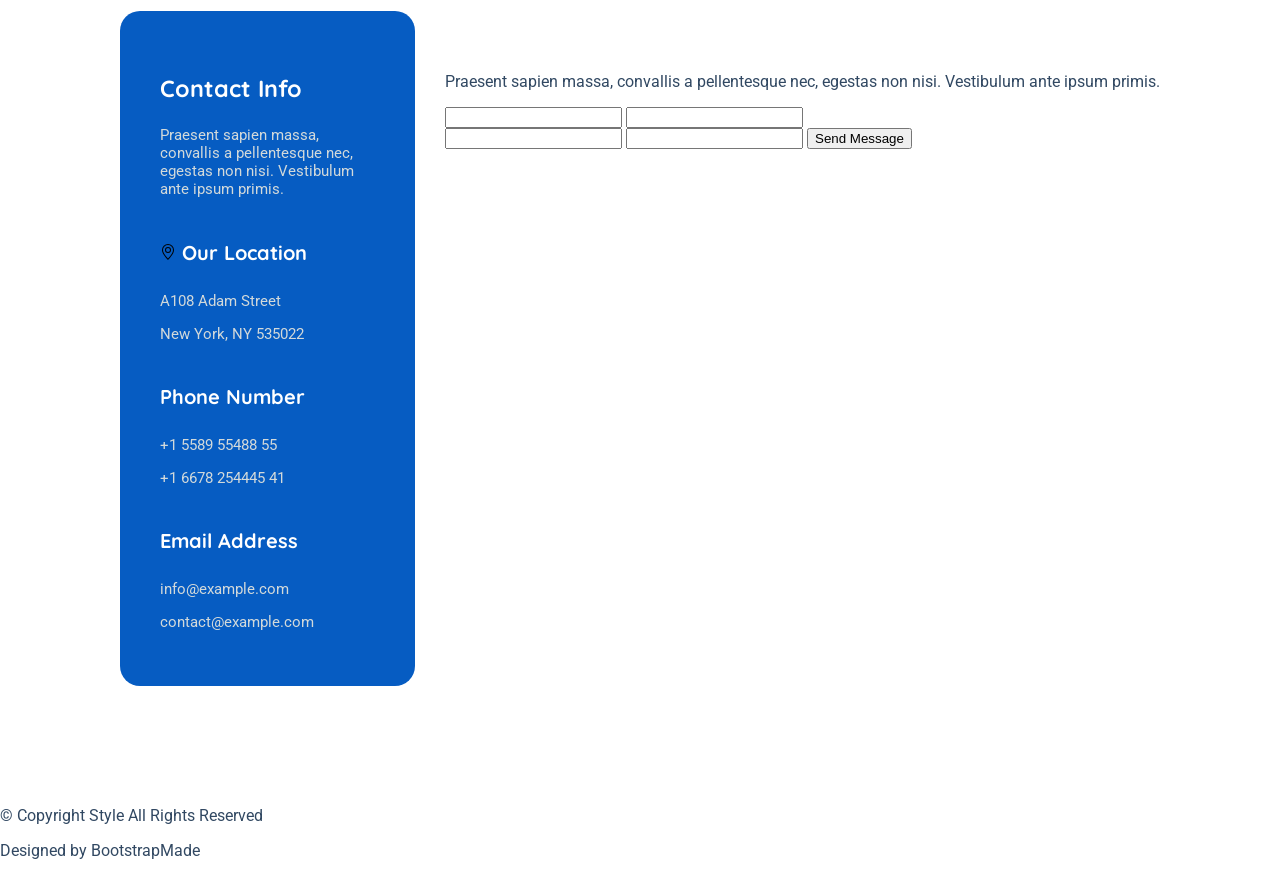
==== commit 28c44ad0: "feat: Ajout de style sur certaines sections" ====
--- a/index.html
+++ b/index.html
@@ -5,7 +5,7 @@
     <meta name="viewport" content="width=device-width, initial-scale=1.0">
     <title>Stage Afrix Global - Style Template</title>
     <link rel="stylesheet" href="style.css">
-
+    <link rel="stylesheet" href="style2.css">
     <link rel="stylesheet" href="https://cdnjs.cloudflare.com/ajax/libs/font-awesome/6.4.0/css/all.min.css">
     
     <link href="https://fonts.googleapis.com/css2?family=Quicksand:wght@400;500;600;700&family=Roboto:wght@300;400;500;700&family=Open+Sans:wght@300;400;500;600;700&display=swap" rel="stylesheet">
@@ -428,9 +428,9 @@
           <div class="rows-services">
 
             <div class="service-item">
-              <div class="icon">
+          
                 <img src="icons/stack.svg" alt="">
-              </div>
+              
               <h3>Digital Solutions</h3>
               <p>Sed ut perspiciatis unde omnis iste natus error sit voluptatem accusantium doloremque laudantium totam rem aperiam eaque
               ipsa.</p>
@@ -509,7 +509,7 @@
           <a href="">Photography</a>
           <a href="">Marketing</a>
         </div>
-        <div>
+        <div class="images-portfolio">
           <img src="fol1.webp" alt="">
           <img src="fol2.webp" alt="">
           <img src="fol3.webp" alt="">
@@ -628,32 +628,32 @@
         </div>
 
         <div class="description-Asked">
-          <div>
+          <div class="contenus-section-questions">
             <h4>Non consectetur a erat nam at lectus urna duis?</h4>
             <p>Feugiat pretium nibh ipsum consequat. Tempus iaculis urna id volutpat lacus laoreet non curabitur gravida. Venenatis lectus magna fringilla urna porttitor rhoncus dolor purus non.</p>
           </div>
 
-          <div>
+          <div class="contenus-section-questions">
             <h4>Feugiat scelerisque varius morbi enim nunc faucibus?</h4>
             <p>Feugiat pretium nibh ipsum consequat. Tempus iaculis urna id volutpat lacus laoreet non curabitur gravida. Venenatis lectus magna fringilla urna porttitor rhoncus dolor purus non.</p>
           </div>
 
-          <div>
+          <div class="contenus-section-questions">
             <h4>Dolor sit amet consectetur adipiscing elit pellentesque?</h4>
             <p>Feugiat pretium nibh ipsum consequat. Tempus iaculis urna id volutpat lacus laoreet non curabitur gravida. Venenatis lectus magna fringilla urna porttitor rhoncus dolor purus non.</p>
           </div>
 
-          <div>
+          <div class="contenus-section-questions">
             <h4>Ac odio tempor orci dapibus. Aliquam eleifend mi in nulla?</h4>
             <p>Feugiat pretium nibh ipsum consequat. Tempus iaculis urna id volutpat lacus laoreet non curabitur gravida. Venenatis lectus magna fringilla urna porttitor rhoncus dolor purus non.</p>
           </div>
 
-          <div>
+          <div class="contenus-section-questions">
             <h4>Tempus quam pellentesque nec nam aliquam sem et tortor?</h4>
             <p>Feugiat pretium nibh ipsum consequat. Tempus iaculis urna id volutpat lacus laoreet non curabitur gravida. Venenatis lectus magna fringilla urna porttitor rhoncus dolor purus non.</p>
           </div>
 
-          <div>
+          <div class="contenus-section-questions">
             <h4>Perspiciatis quod quo quos nulla quo illum ullam?</h4>
             <p>Feugiat pretium nibh ipsum consequat. Tempus iaculis urna id volutpat lacus laoreet non curabitur gravida. Venenatis lectus magna fringilla urna porttitor rhoncus dolor purus non.</p>
           </div>
@@ -666,17 +666,17 @@
           <p>Necessitatibus eius consequatur ex aliquid fuga eum quidem sint consectetur velit</p>
         </div>
 
-        <div>
+        <div class="container-contact">
 
           <div class="conctact-gauche">
           <h3>Contact Info</h3>
           <p>Praesent sapien massa, convallis a pellentesque nec, egestas non nisi. Vestibulum ante ipsum primis.</p>
           <div class="info-contact-section">
             <div class="icon-contact">
-
+              
             </div>
             <div>
-              <h4>Our Location</h4>
+              <h4> <span class="icon-contact-description"><img src="icons/geo-alt.svg" alt=""></span> Our Location</h4>
               <p>A108 Adam Street</p>
               <p>New York, NY 535022</p>
             </div>
--- a/style.css
+++ b/style.css
@@ -18,7 +18,6 @@
   color: var(--default-color);
   background-color: var(--background-color);
   font-family: var(--default-font);
-  line-height: 1.5;
   margin: 0;
   
 }
--- a/style2.css
+++ b/style2.css
@@ -0,0 +1,91 @@
+
+:root {
+    --background-color: #ffffff;
+    --default-color: #314862;
+    --heading-color: #13447f;
+    --accent-color: #065cc2;
+    --surface-color: #ffffff;
+    --contrast-color: #ffffff;
+    --light-gray: #f7f5f5;
+    --card-bg: #f0f4fa;
+    --default-font: "Roboto", system-ui, -apple-system, "Segoe UI", Roboto, "Helvetica Neue", Arial, "Noto Sans", "Liberation Sans", sans-serif;
+    --heading-font: "Quicksand", sans-serif;
+    --nav-font: "Open Sans", sans-serif;
+}
+.duration{
+    background-color: rgb(223, 235, 254);
+    padding: 5px;
+    border-radius: 5px;
+    color:var(--accent-color) ;
+    font-weight: 650;
+}
+.service-item a{
+    color: var(--accent-color);
+    font-weight: 600;
+    text-decoration: none;
+}
+.nav-portfolio{
+    text-align: center;
+    gap: 10px;
+    margin-bottom: 40px;
+}
+.nav-portfolio a{
+    color: rgb(36, 35, 35);
+    padding: 10px;
+    text-decoration: none;
+    font-weight: 500;
+    
+}
+.nav-portfolio a:hover{
+    background-color: rgb(221, 233, 238);
+    color: var(--accent-color);
+    border-radius: 20px;
+    padding: 15px;
+}
+.images-portfolio img{
+    width: 380px;
+    border-radius: 20px;
+    margin: 1rem;
+}
+.images-portfolio{
+    margin: 10px;
+    text-align: center;
+}
+.FrequentlyAskedQuestions{
+    margin: 100px;
+}
+.contenus-section-questions{
+    margin-bottom: 20px;
+    background-color: rgb(238, 243, 245);
+    padding: 15px;
+    border-radius: 10px;
+}
+
+.container-contact{
+    display: flex;
+    margin: 120px;
+}
+.conctact-gauche{
+    flex: 1px;
+    background-color: var(--accent-color);
+    margin-right: 30px;
+    padding: 40px;
+    color: var(--contrast-color);
+    border-radius: 20px;
+    font-size: 20px;
+}
+.conctact-gauche h1, h2, h3, h4{
+    color: var(--contrast-color);
+}
+.conctact-gauche p{
+    color: #d2d9da;
+    font-size: 15px;
+}
+
+.info-contact-section{
+    display: flex;
+    
+}
+.icon-contact-description{
+    color: #d2d9da;
+}
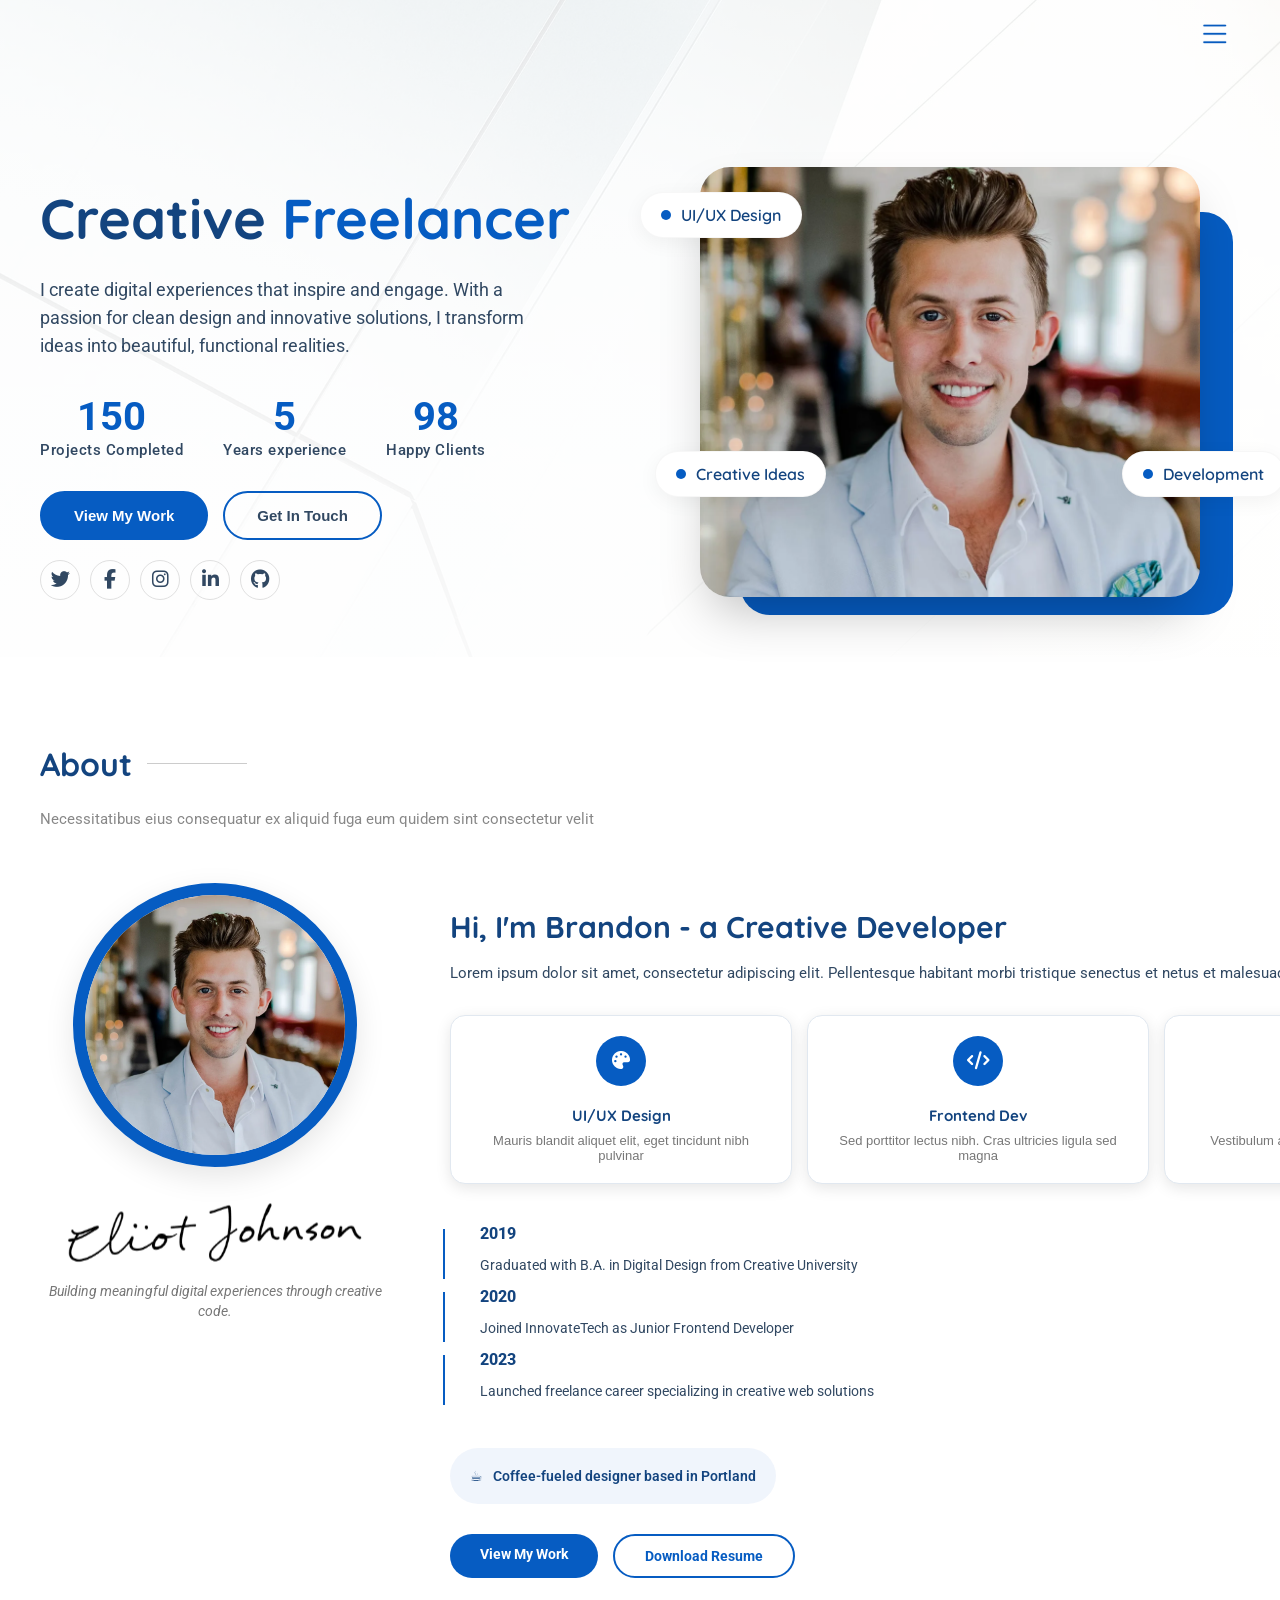
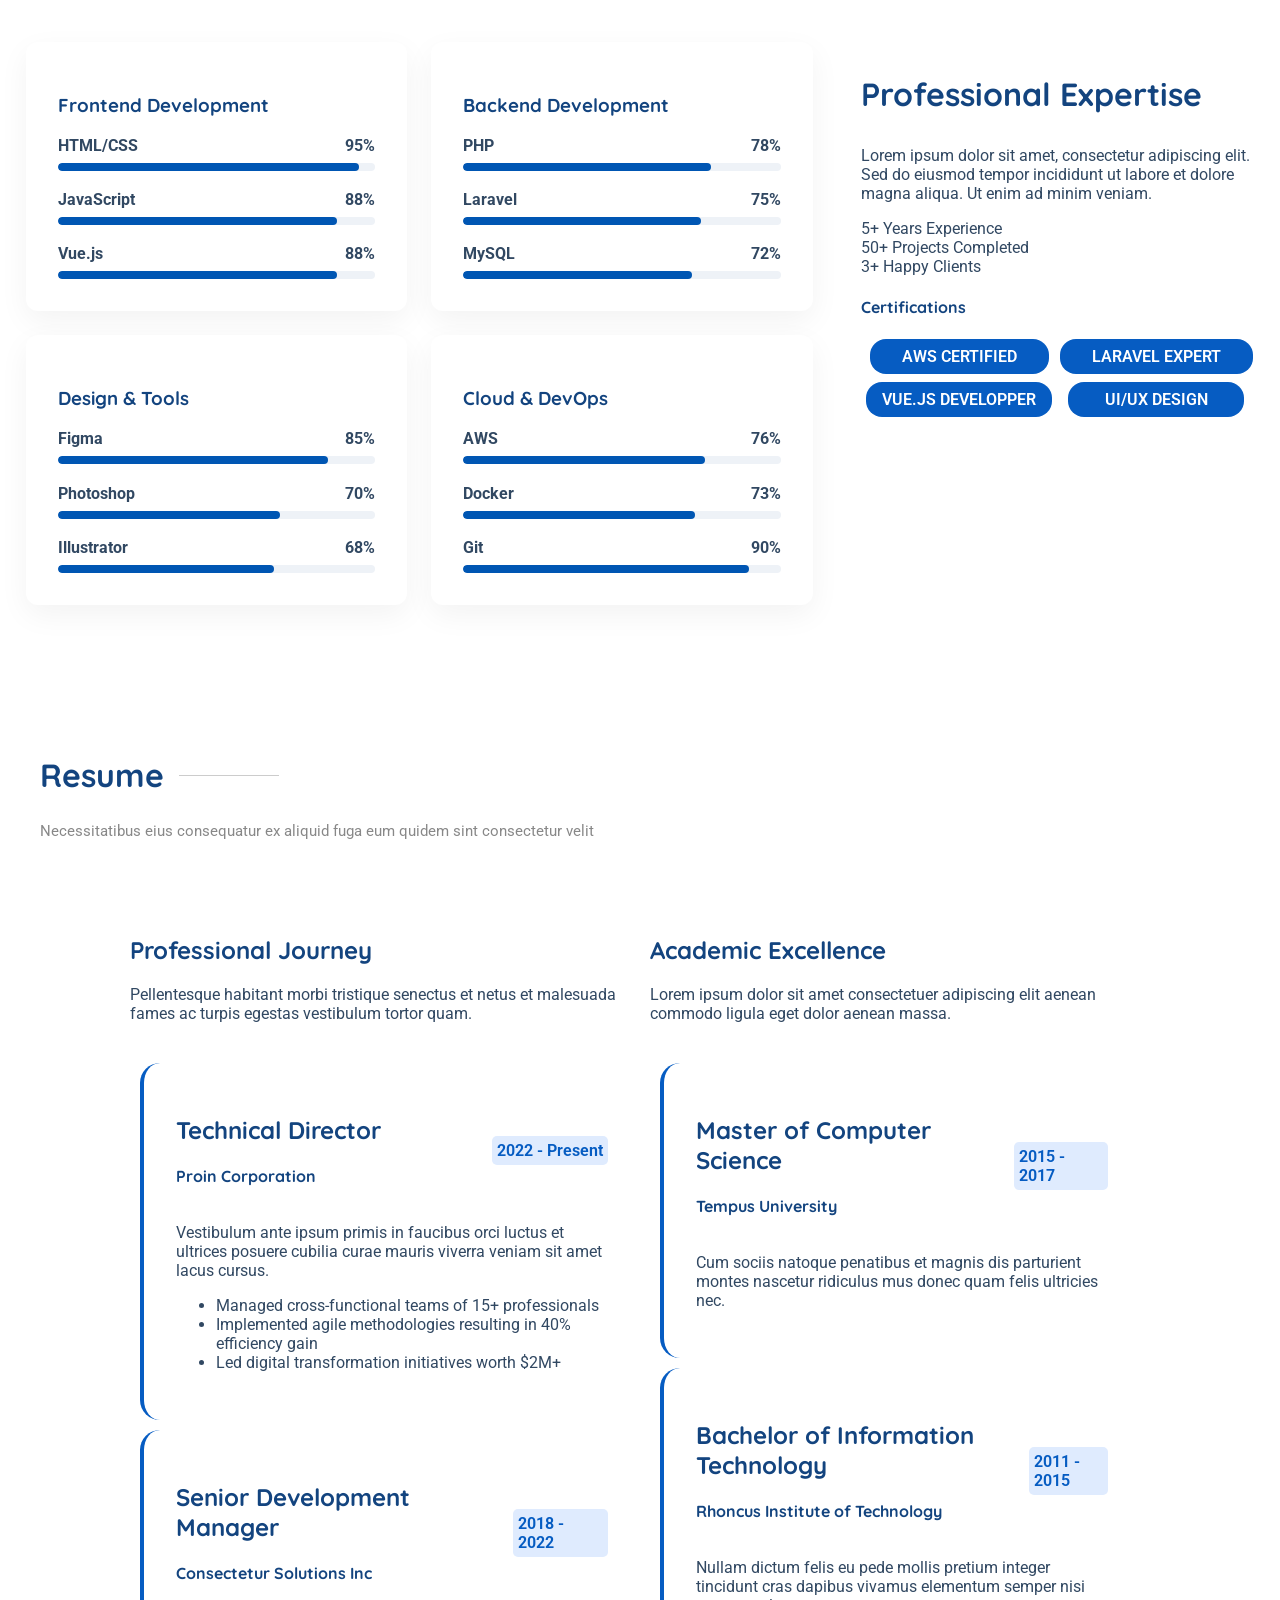
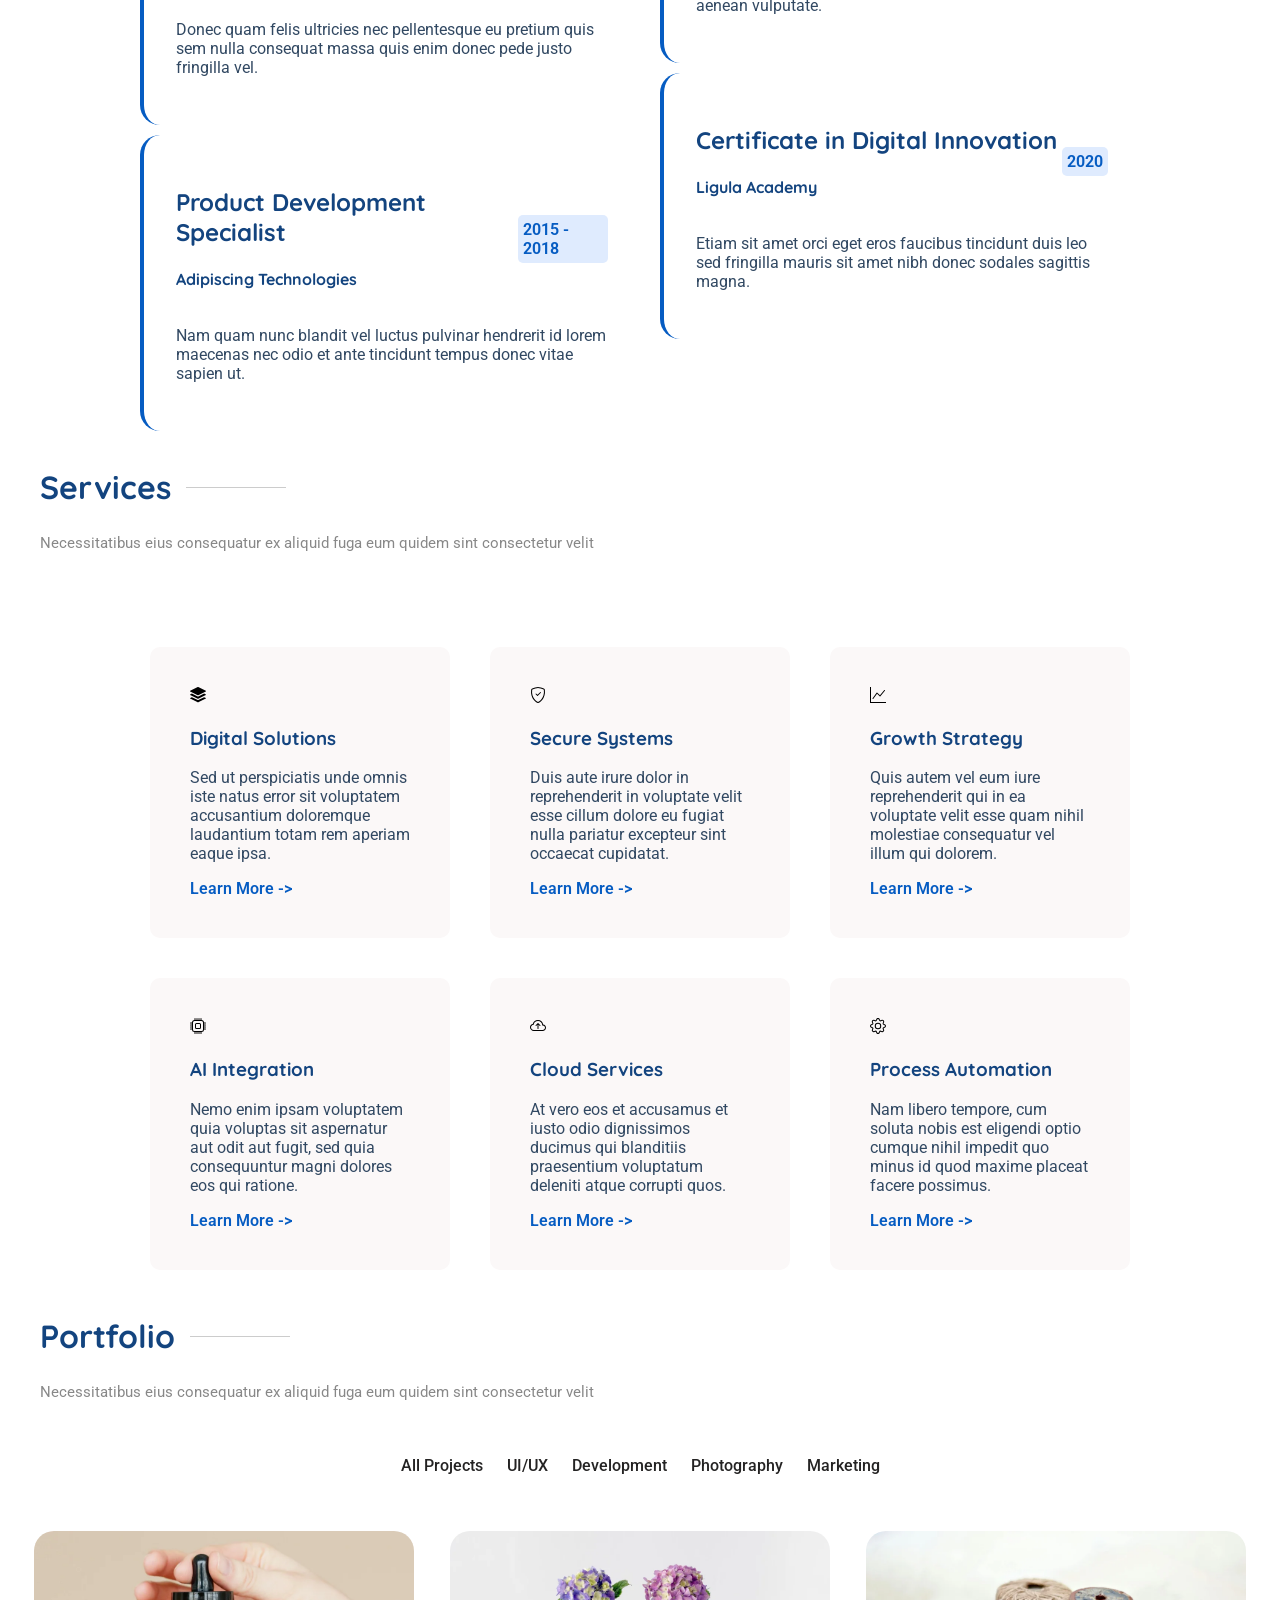
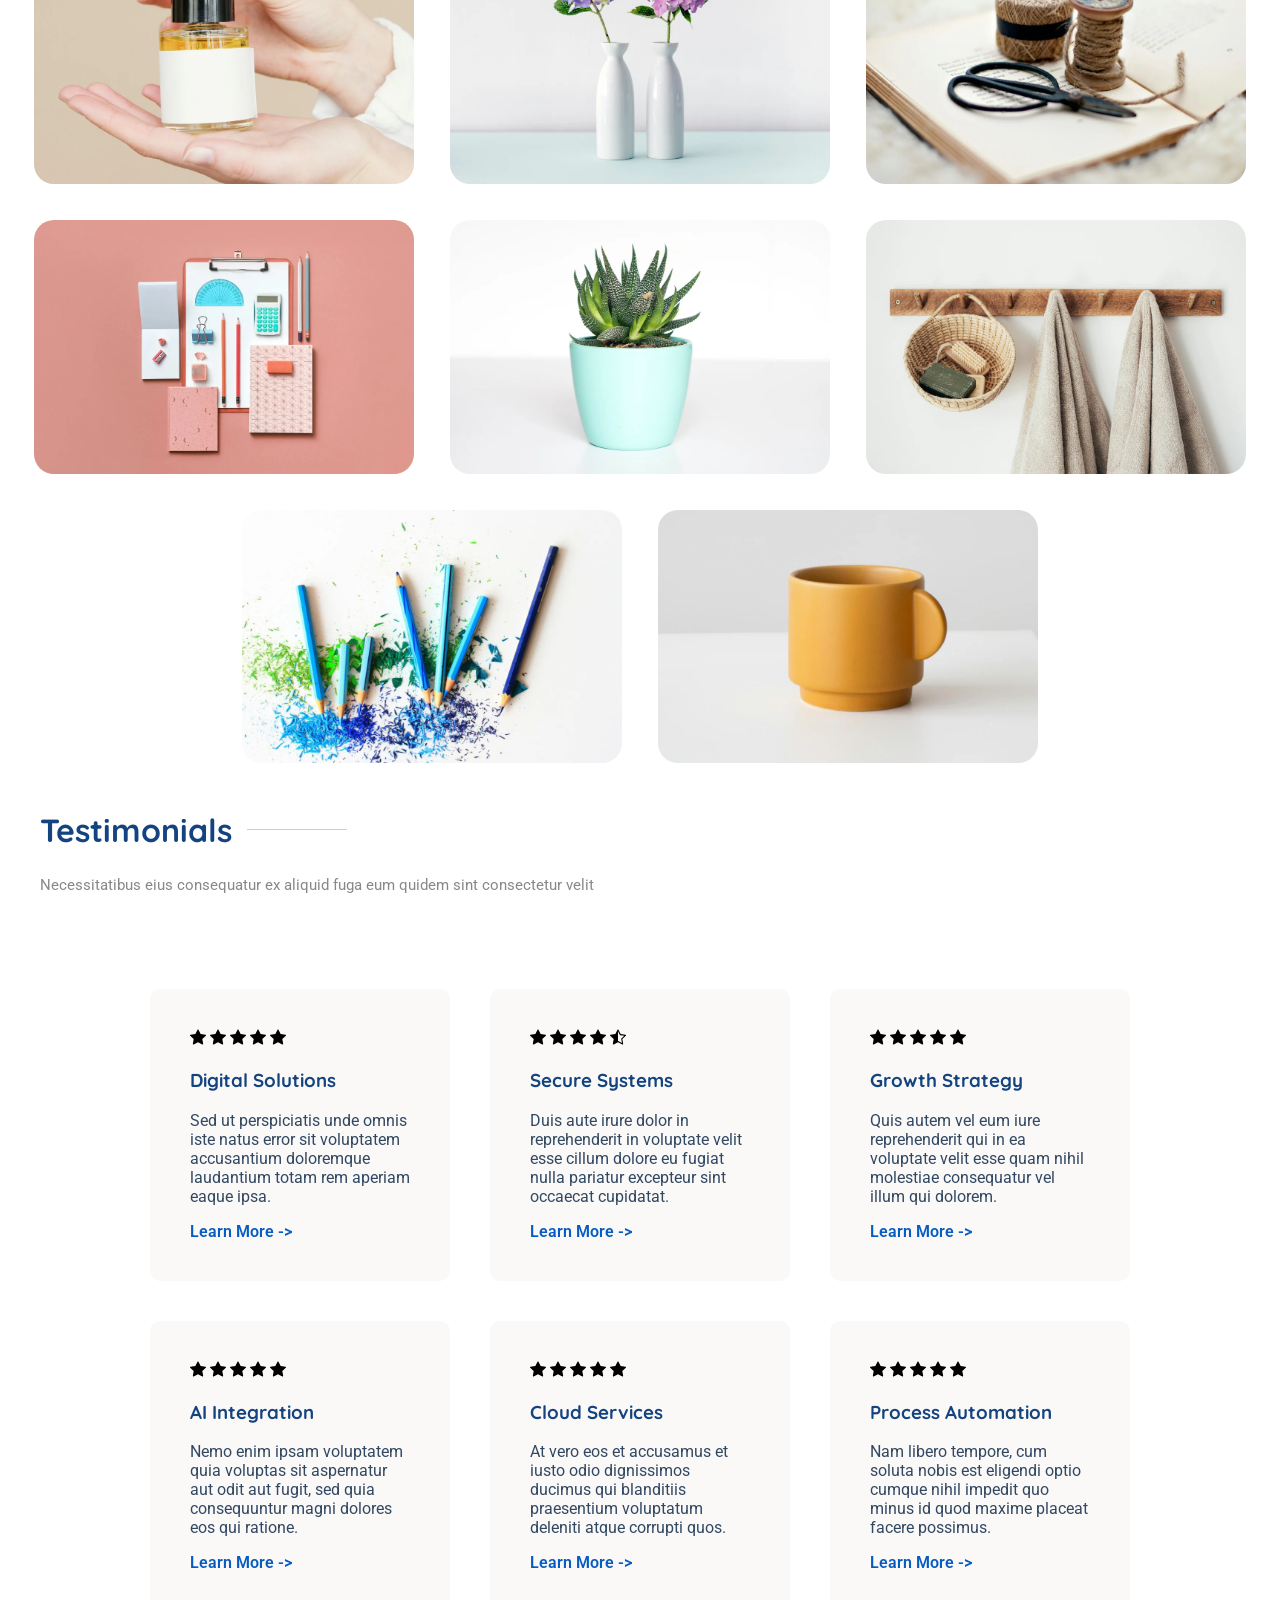
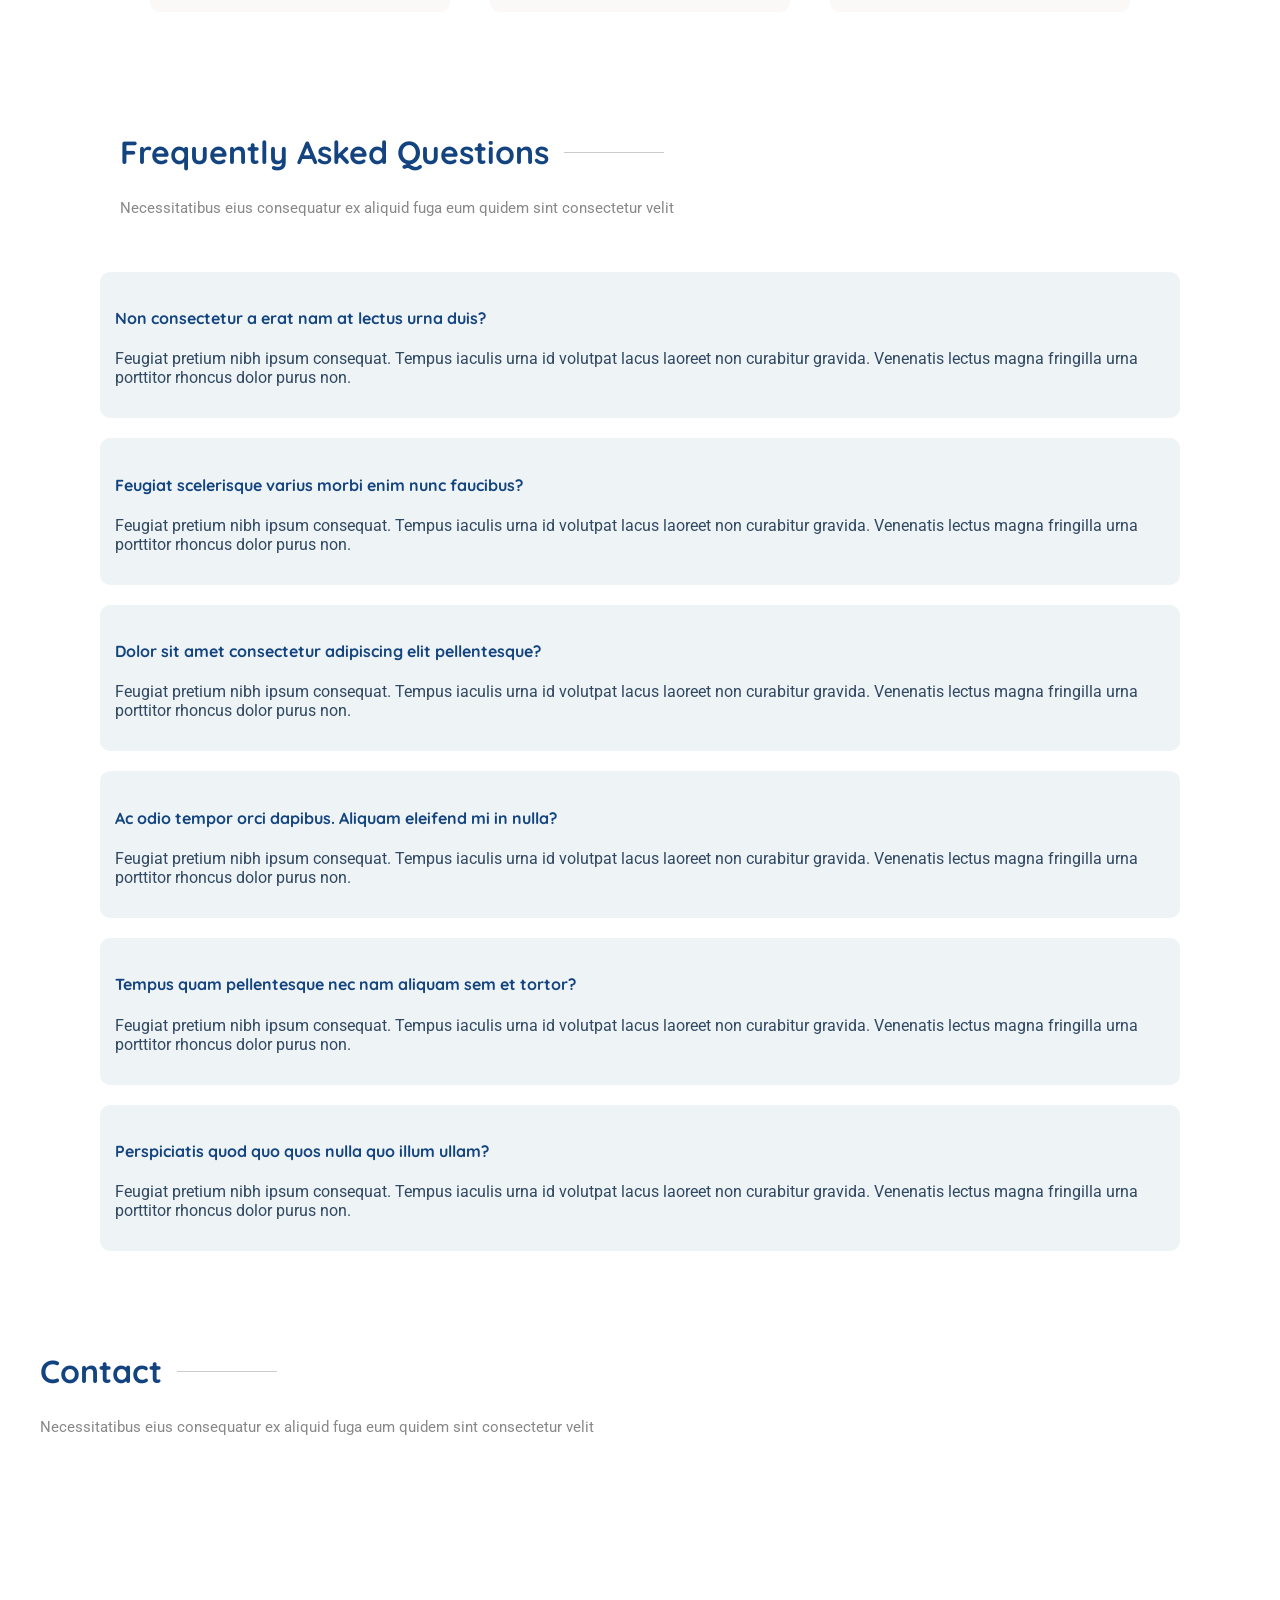
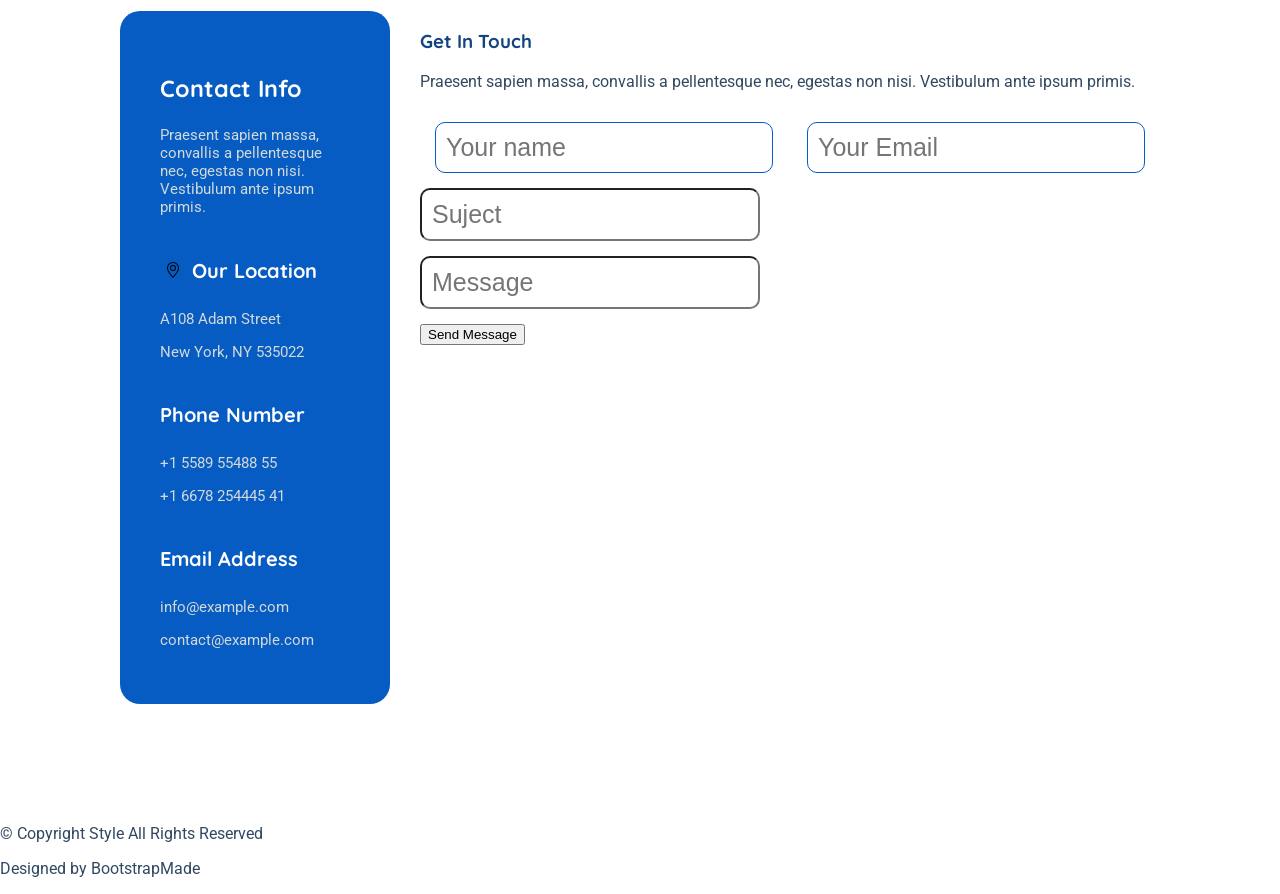
==== commit 9aa84d42: "feat: Ajustement des inputs" ====
--- a/index.html
+++ b/index.html
@@ -708,14 +708,18 @@
         <div class="conctact-droit">
           <h3>Get In Touch</h3>
           <p>Praesent sapien massa, convallis a pellentesque nec, egestas non nisi. Vestibulum ante ipsum primis.</p>
-          <div>
-            <input type="text">
-            <input type="text">
-          </div>
-          <div>
-            <input type="text">
-            <input type="text">
-            <button>Send Message</button>
+          <div class="container-input">
+            <div class="input-top">
+              <input type="text" placeholder="Your name">
+              <input type="text" placeholder="Your Email">
+            </div>
+            <div class="input-bottom">
+              <div class="inputs-bottom">
+                <input type="text" placeholder="Suject">
+                <input type="text" placeholder="Message">
+              </div>
+              <button>Send Message</button>
+            </div>
           </div>
 
         </div>
--- a/style.css
+++ b/style.css
@@ -774,3 +774,10 @@
   border-radius: 10px;
   padding: 40px;
 }
+.input-top input{
+  font-size: 25px;
+  padding: 10px;
+  border-radius: 10px;
+  border: 1px solid var(--accent-color);
+  margin: 15px;
+}
--- a/style2.css
+++ b/style2.css
@@ -74,18 +74,41 @@
     border-radius: 20px;
     font-size: 20px;
 }
-.conctact-gauche h1, h2, h3, h4{
-    color: var(--contrast-color);
-}
+
 .conctact-gauche p{
     color: #d2d9da;
     font-size: 15px;
 }
+.conctact-gauche h3{
+    color: rgb(255, 255, 255);
+}
+.conctact-gauche h4 {
+    color: rgb(255, 255, 255);
+}
+
 
 .info-contact-section{
     display: flex;
     
 }
 .icon-contact-description{
-    color: #d2d9da;
+    padding: 5px;
+    border-radius: 50%;
+    
+}
+.container-input{
+    display: block;
+}
+.input-bottom{
+    display: block;
+}
+.inputs-bottom{
+    display: block;
+}
+.input-bottom input{
+    display: block;
+    font-size: 25px;
+    padding: 10px;
+    margin-bottom: 15px;
+    border-radius: 10px;
 }
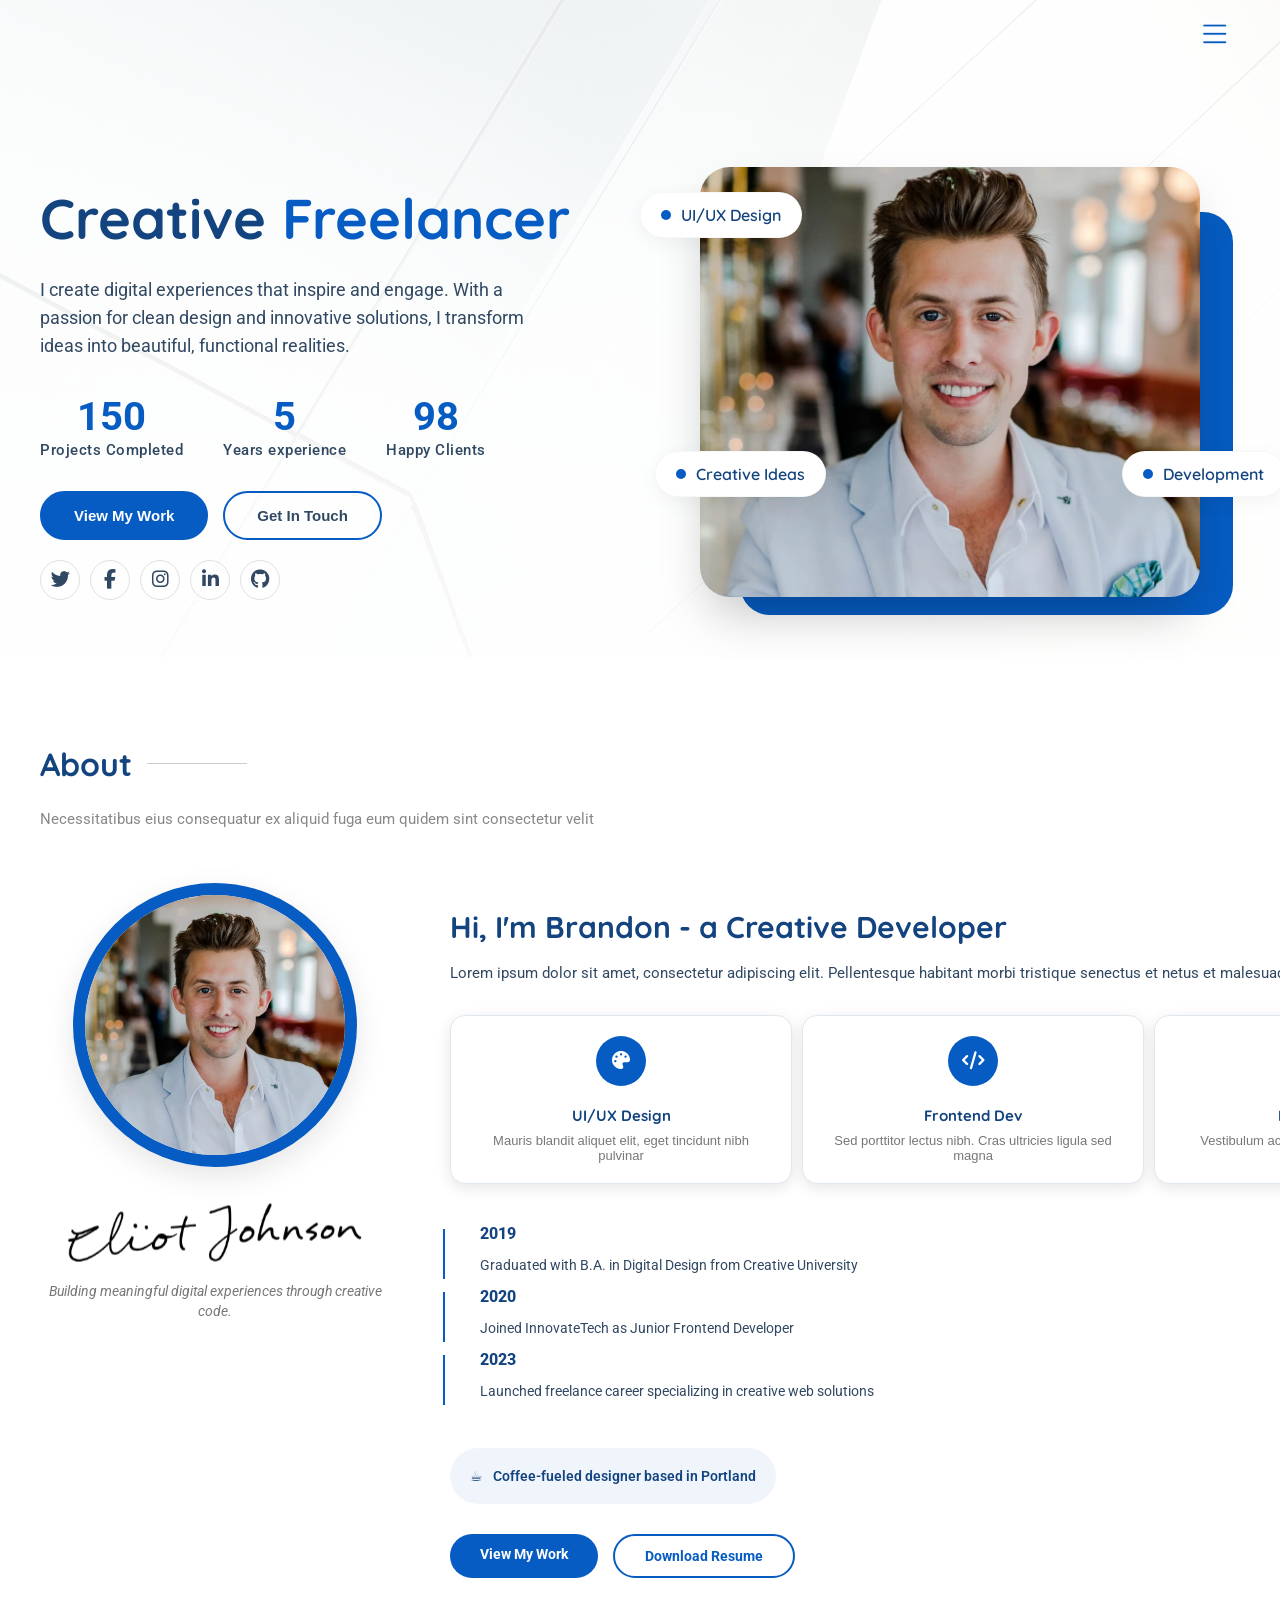
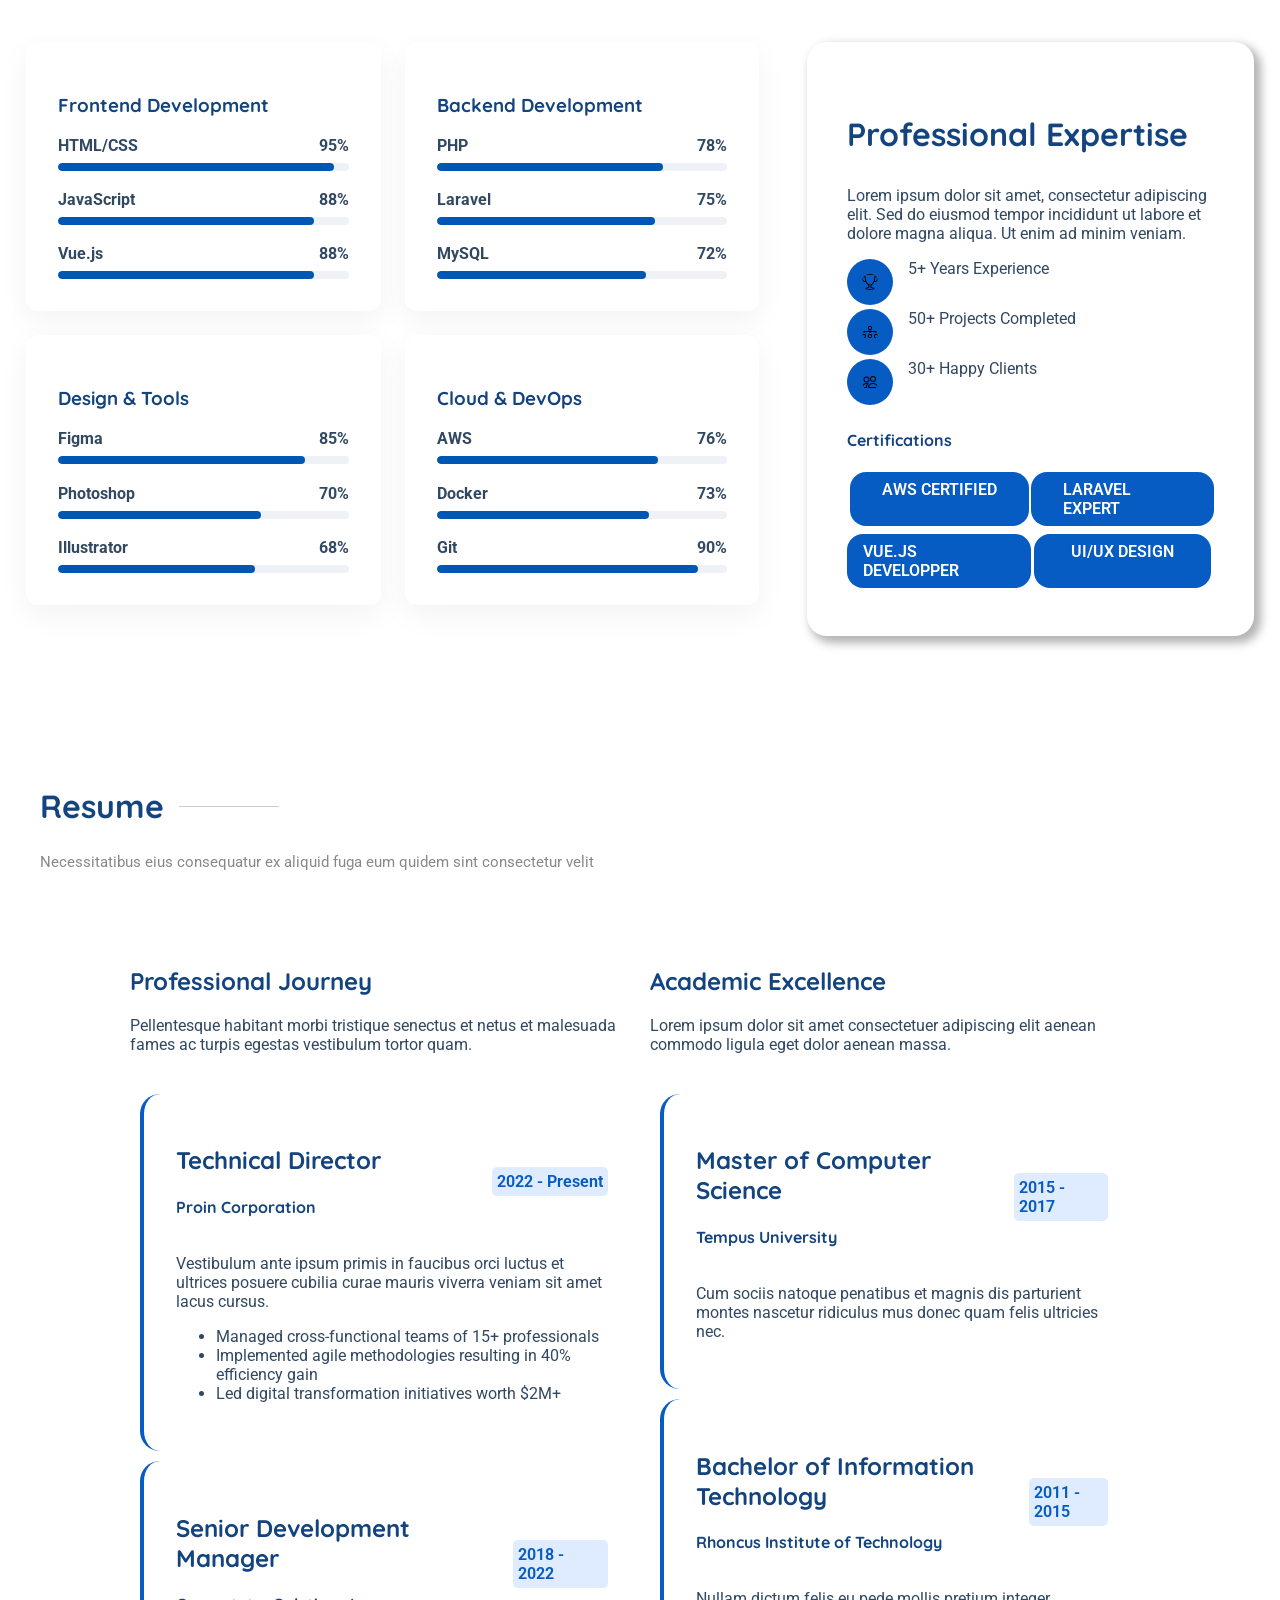
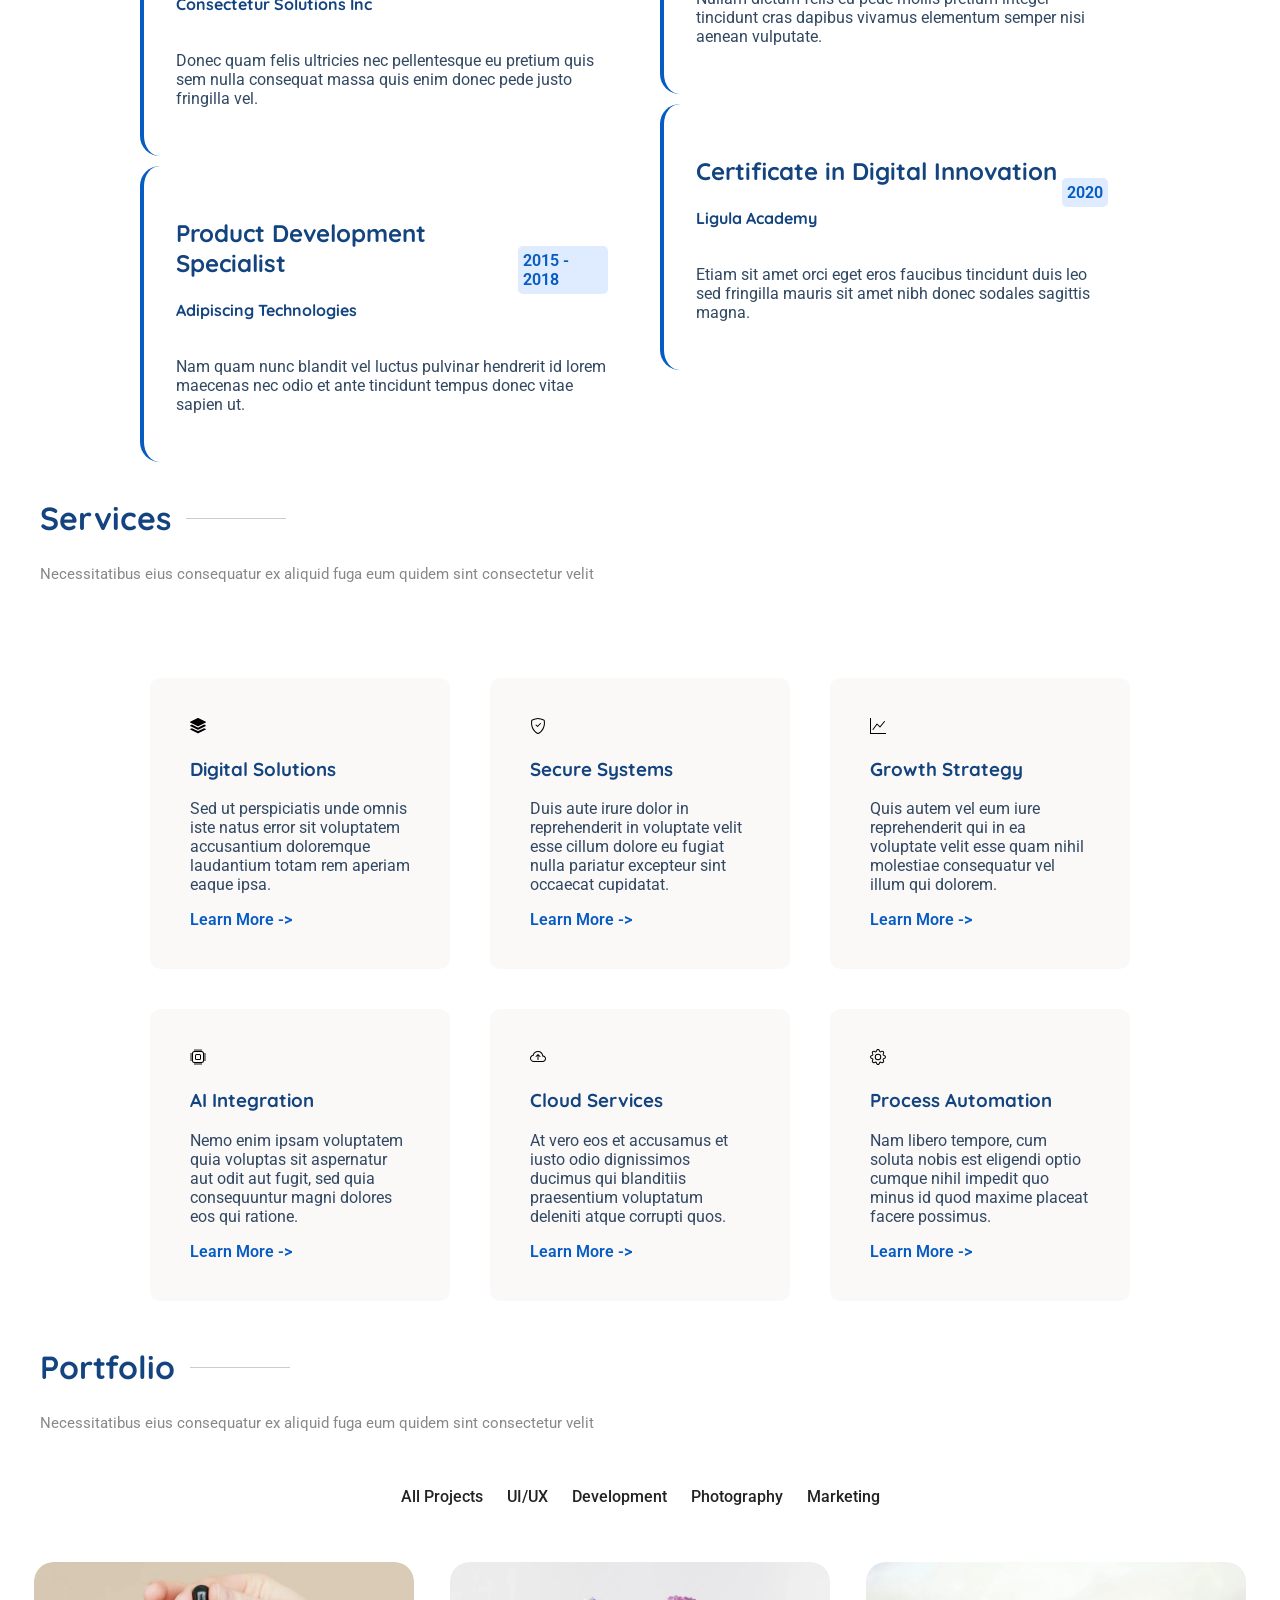
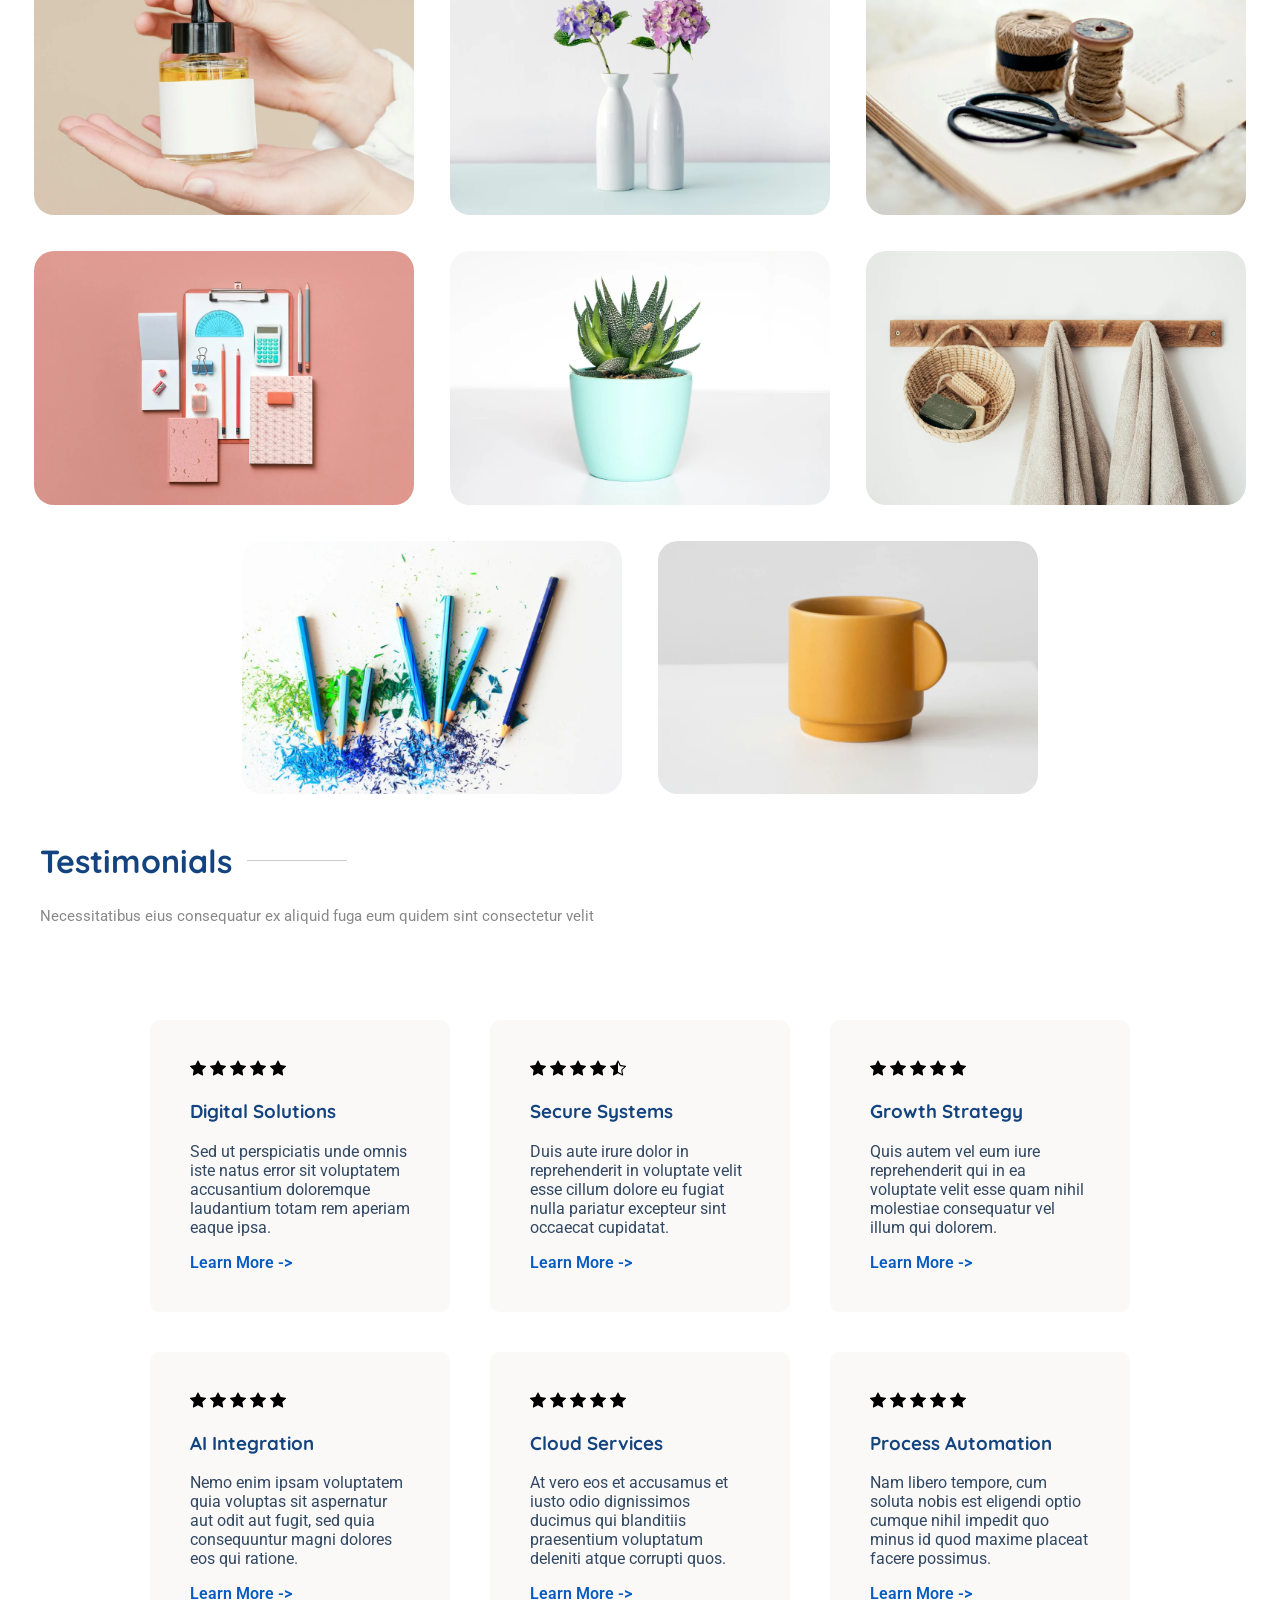
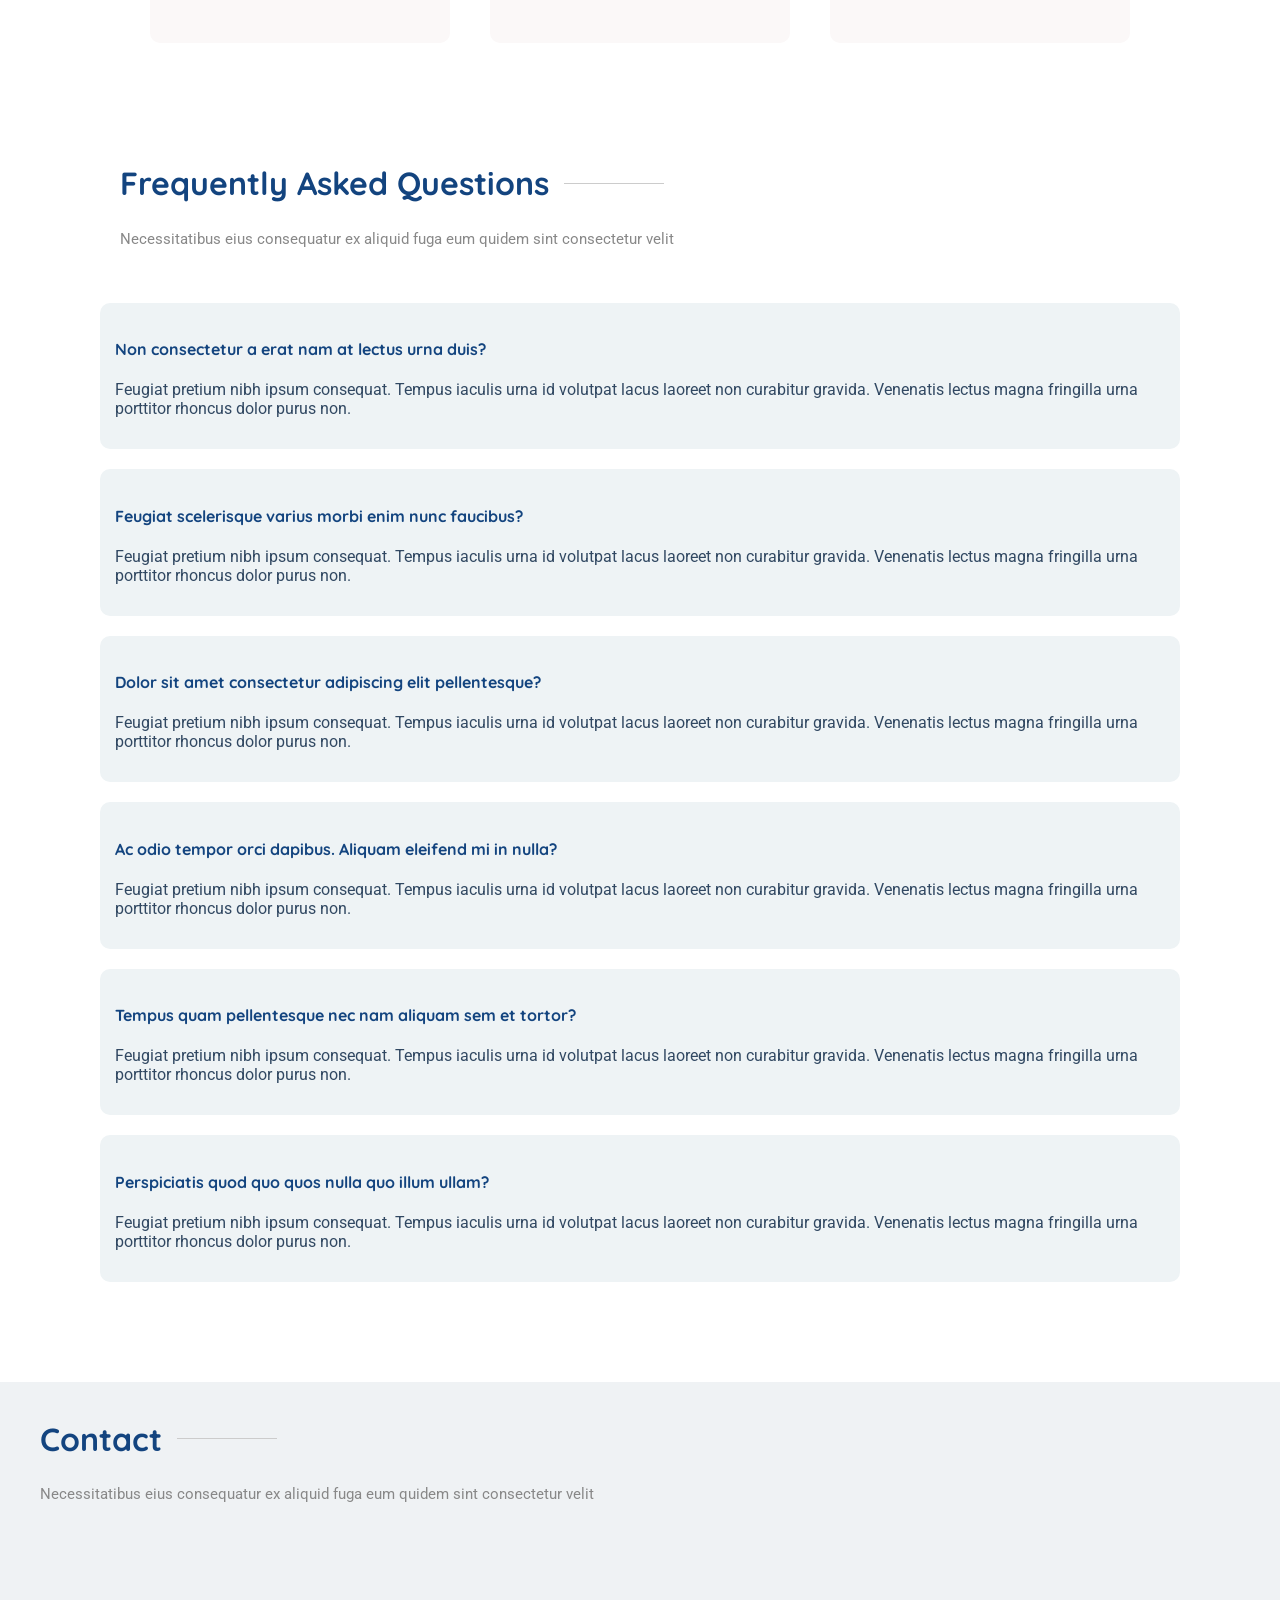
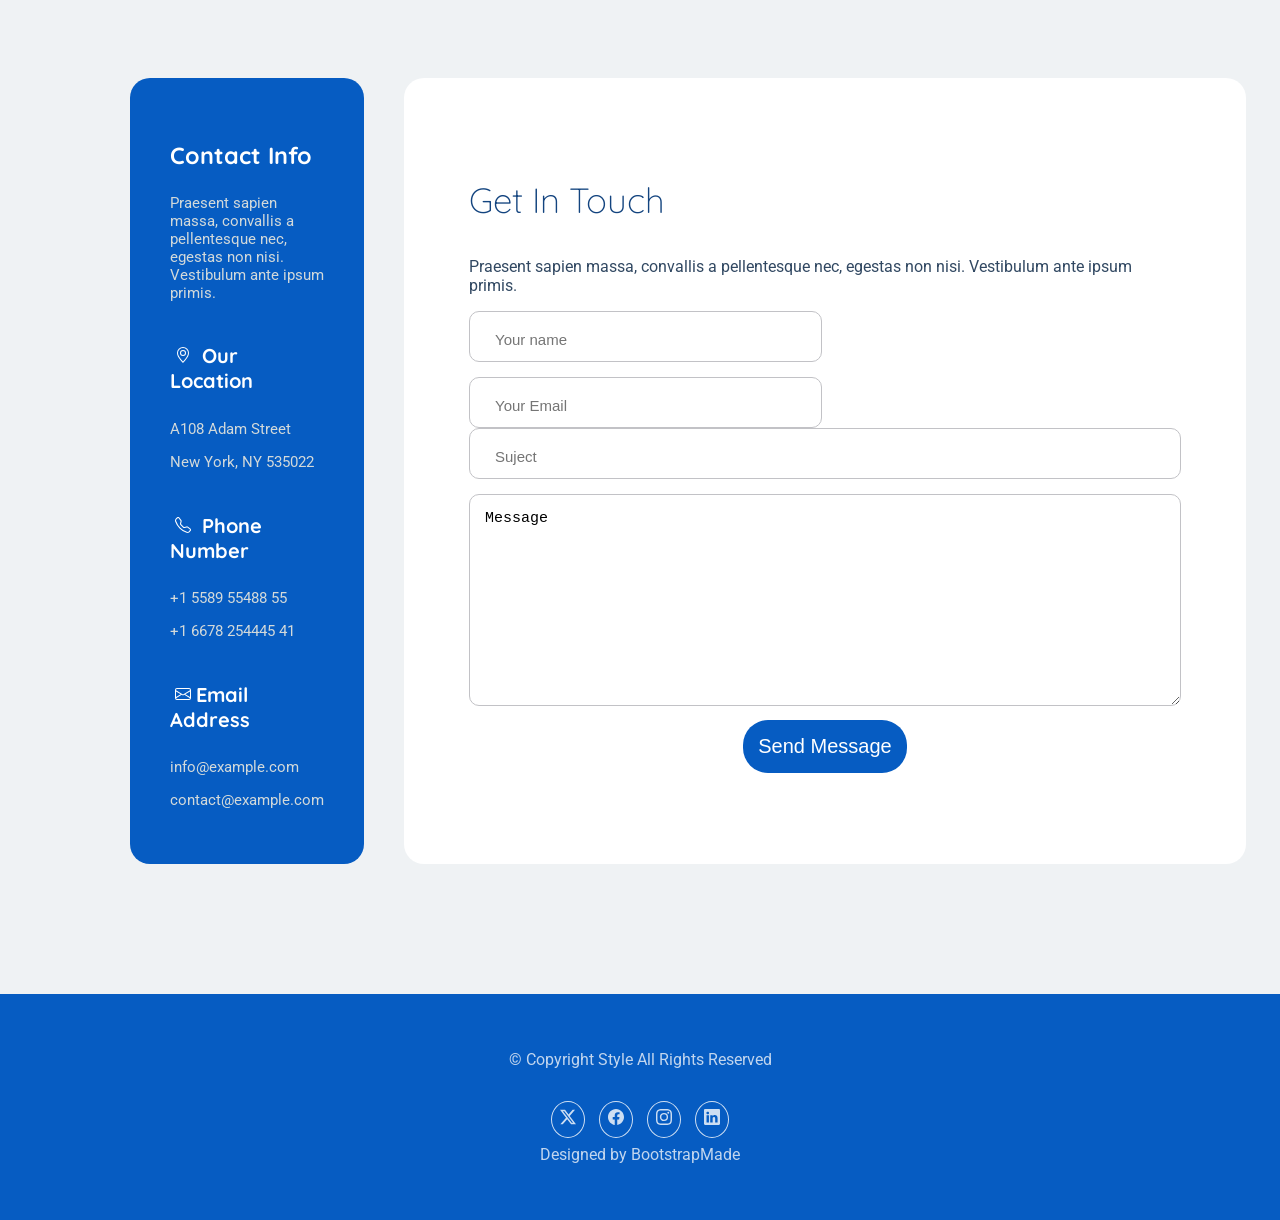
==== commit 945f415c: "feat: Finalisation de ce template" ====
--- a/index.html
+++ b/index.html
@@ -264,17 +264,33 @@
                 
                   <div class="description-stats">
                     <div class="stat-itemAbout">
-                      <div class="stat-infoAbout">
-                        <span class="numberAbout">5+</span>
-                        <span class="infoAbout">Years Experience</span>
-                      </div>
-                      <div class="stat-infoAbout">
-                        <span class="numberAbout">50+</span>
-                        <span class="infoAbout">Projects Completed</span>
-                      </div>
-                      <div class="stat-infoAbout">
-                        <span class="numberAbout">3+</span>
-                        <span class="infoAbout">Happy Clients</span>
+                      <div class="container-icon-about-droit">
+                        <div class="icon-about-droit">
+                          <img src="icons/trophy.svg" alt="">
+                        </div>
+                        <div class="stat-infoAbout">
+                          <span class="numberAbout">5+</span>
+                          <span class="infoAbout">Years Experience</span>
+                        </div>
+                      </div>
+
+                      <div class="container-icon-about-droit">
+                        <div class="icon-about-droit">
+                          <img src="icons/diagram-3.svg" alt="">
+                        </div>
+                        <div class="stat-infoAbout">50+</span>
+                          <span class="infoAbout">Projects Completed</span>
+                        </div>
+                      </div>
+
+                      <div class="container-icon-about-droit">
+                        <div class="icon-about-droit">
+                          <img src="icons/people.svg" alt="">
+                        </div>
+                        <div class="stat-infoAbout">
+                          <span class="numberAbout">30+</span>
+                          <span class="infoAbout">Happy Clients</span>
+                        </div>
                       </div>
 
                       <div class="skills-badgesAbout">
@@ -687,7 +703,7 @@
 
             </div>
             <div>
-              <h4>Phone Number</h4>
+              <h4><span class="icon-contact-description"><img src="icons/telephone.svg" alt=""></span> Phone Number</h4>
               <p>+1 5589 55488 55</p>
               <p>+1 6678 254445 41</p>
             </div>
@@ -698,7 +714,7 @@
 
             </div>
             <div>
-              <h4>Email Address</h4>
+              <h4><span class="icon-contact-description"><img src="icons/envelope.svg" alt=""></span>Email Address</h4>
               <p>info@example.com</p>
               <p>contact@example.com</p>
             </div>
@@ -716,7 +732,7 @@
             <div class="input-bottom">
               <div class="inputs-bottom">
                 <input type="text" placeholder="Suject">
-                <input type="text" placeholder="Message">
+                <textarea name="message" id="">Message</textarea>
               </div>
               <button>Send Message</button>
             </div>
@@ -728,10 +744,13 @@
     </main>
 
     <footer>
-      <div>
+      <div class="Container-footer">
         <p>© Copyright Style All Rights Reserved</p>
         <div class="icon-footer">
-
+          <a href="#"><img src="icons/twitter-x.svg" alt=""></a>
+          <a href=""><img src="icons/facebook.svg" alt=""></a>
+          <a href=""><img src="icons/instagram.svg" alt=""></a>
+          <a href=""><img src="icons/linkedin.svg" alt=""></a>
         </div>
         <p>Designed by BootstrapMade</p>
       </div>
--- a/style.css
+++ b/style.css
@@ -324,6 +324,7 @@
 
 .about {
   padding: 60px 0;
+  /* overflow-y: hidden; */
 }
 
 .about-row {
@@ -379,8 +380,9 @@
 .skills-grid {
   display: grid;
   grid-template-columns: repeat(3, 1fr);
-  gap: 15px;
+  gap: 10px;
   margin-bottom: 40px;
+  
 }
 
 .skill-card {
@@ -612,6 +614,10 @@
 .container-description-second {
   flex: 1;
   min-width: 300px;
+  background-color: #ffffff;
+  box-shadow: 5px 5px 10px 2px rgba(0,0,0,0.3);
+  padding: 40px;
+  border-radius: 20px;
  
 }
 .container-description-second h3{
@@ -774,10 +780,4 @@
   border-radius: 10px;
   padding: 40px;
 }
-.input-top input{
-  font-size: 25px;
-  padding: 10px;
-  border-radius: 10px;
-  border: 1px solid var(--accent-color);
-  margin: 15px;
-}
+
--- a/style2.css
+++ b/style2.css
@@ -19,6 +19,10 @@
     color:var(--accent-color) ;
     font-weight: 650;
 }
+.contact{
+    background-color: #eff2f4;
+    padding: 10px;
+}
 .service-item a{
     color: var(--accent-color);
     font-weight: 600;
@@ -68,7 +72,7 @@
 .conctact-gauche{
     flex: 1px;
     background-color: var(--accent-color);
-    margin-right: 30px;
+    margin-right: 40px;
     padding: 40px;
     color: var(--contrast-color);
     border-radius: 20px;
@@ -94,6 +98,8 @@
 .icon-contact-description{
     padding: 5px;
     border-radius: 50%;
+    filter: brightness(0) invert(100%);
+    font-size: 20px;
     
 }
 .container-input{
@@ -101,6 +107,7 @@
 }
 .input-bottom{
     display: block;
+    text-align: center;
 }
 .inputs-bottom{
     display: block;
@@ -111,4 +118,106 @@
     padding: 10px;
     margin-bottom: 15px;
     border-radius: 10px;
-}+    width: 690px;
+    outline: none;
+    border: 1px solid rgb(194, 194, 198);
+}
+.input-bottom input::placeholder{
+    font-size: 15px;
+    padding: 15px;
+}
+.input-bottom textarea{
+    width: 680px;
+    height: 180px;
+    border-radius: 10px;
+    border: 1px solid rgb(194, 194, 198);
+    outline: none;
+}
+.input-bottom textarea{
+    font-size: 15px;
+    padding: 15px;
+}
+.input-top input:nth-child(1){
+  font-size: 25px;
+  width: 331px;
+  padding: 10px;
+  border-radius: 10px;
+  border: 1px solid rgb(194, 194, 198);
+  margin-bottom: 15px;
+  margin-right: 5px;
+  justify-content: space-between;
+  outline: none;
+}
+.input-top input:nth-child(2){
+  font-size: 25px;
+  width: 331px;
+  padding: 10px;
+  border-radius: 10px;
+  border: 1px solid rgb(194, 194, 198);
+  outline: none;
+  
+  justify-content: space-between;
+}
+.input-top input::placeholder{
+    font-size: 15px;
+    padding: 15px;
+}
+.conctact-droit{
+    background-color: var(--surface-color);
+    padding: 65px;
+    border-radius: 20px;
+}
+.conctact-droit h3{
+    font-size: 35px;
+    font-weight: 300;
+}
+.input-bottom button{
+    padding: 15px;
+    margin-top: 10px;
+    border-radius: 25px;
+    text-align: center;
+    justify-content: center;
+    background-color: var(--accent-color);
+    color: var(--surface-color);
+    border: none;
+    font-size: 20px;
+}
+footer{
+    text-align: center;
+    background-color: var(--accent-color);
+    padding: 40px;
+    color: var(--card-bg);
+    
+}
+.Container-footer{
+    opacity: 0.8;
+}
+.icon-footer{
+    filter: brightness(0) invert(100%);
+} 
+.icon-footer a{
+    
+    margin: 5px;
+    width: 38px;
+    height: 38px;
+    border: 1px solid var(--contrast-color);
+    padding: 8px;
+    border-radius: 50%;
+}
+footer p:nth-child(1){
+    margin-bottom: 40px;
+}
+.container-icon-about-droit{
+    display: flex;
+    gap: 15px;
+}
+.icon-about-droit img{
+    padding: 15px;
+    border-radius: 50%;
+    background-color: var(--accent-color);
+    fill: #d2d9da;
+}
+.stat-infoAbout{
+    display: block;
+   
+}
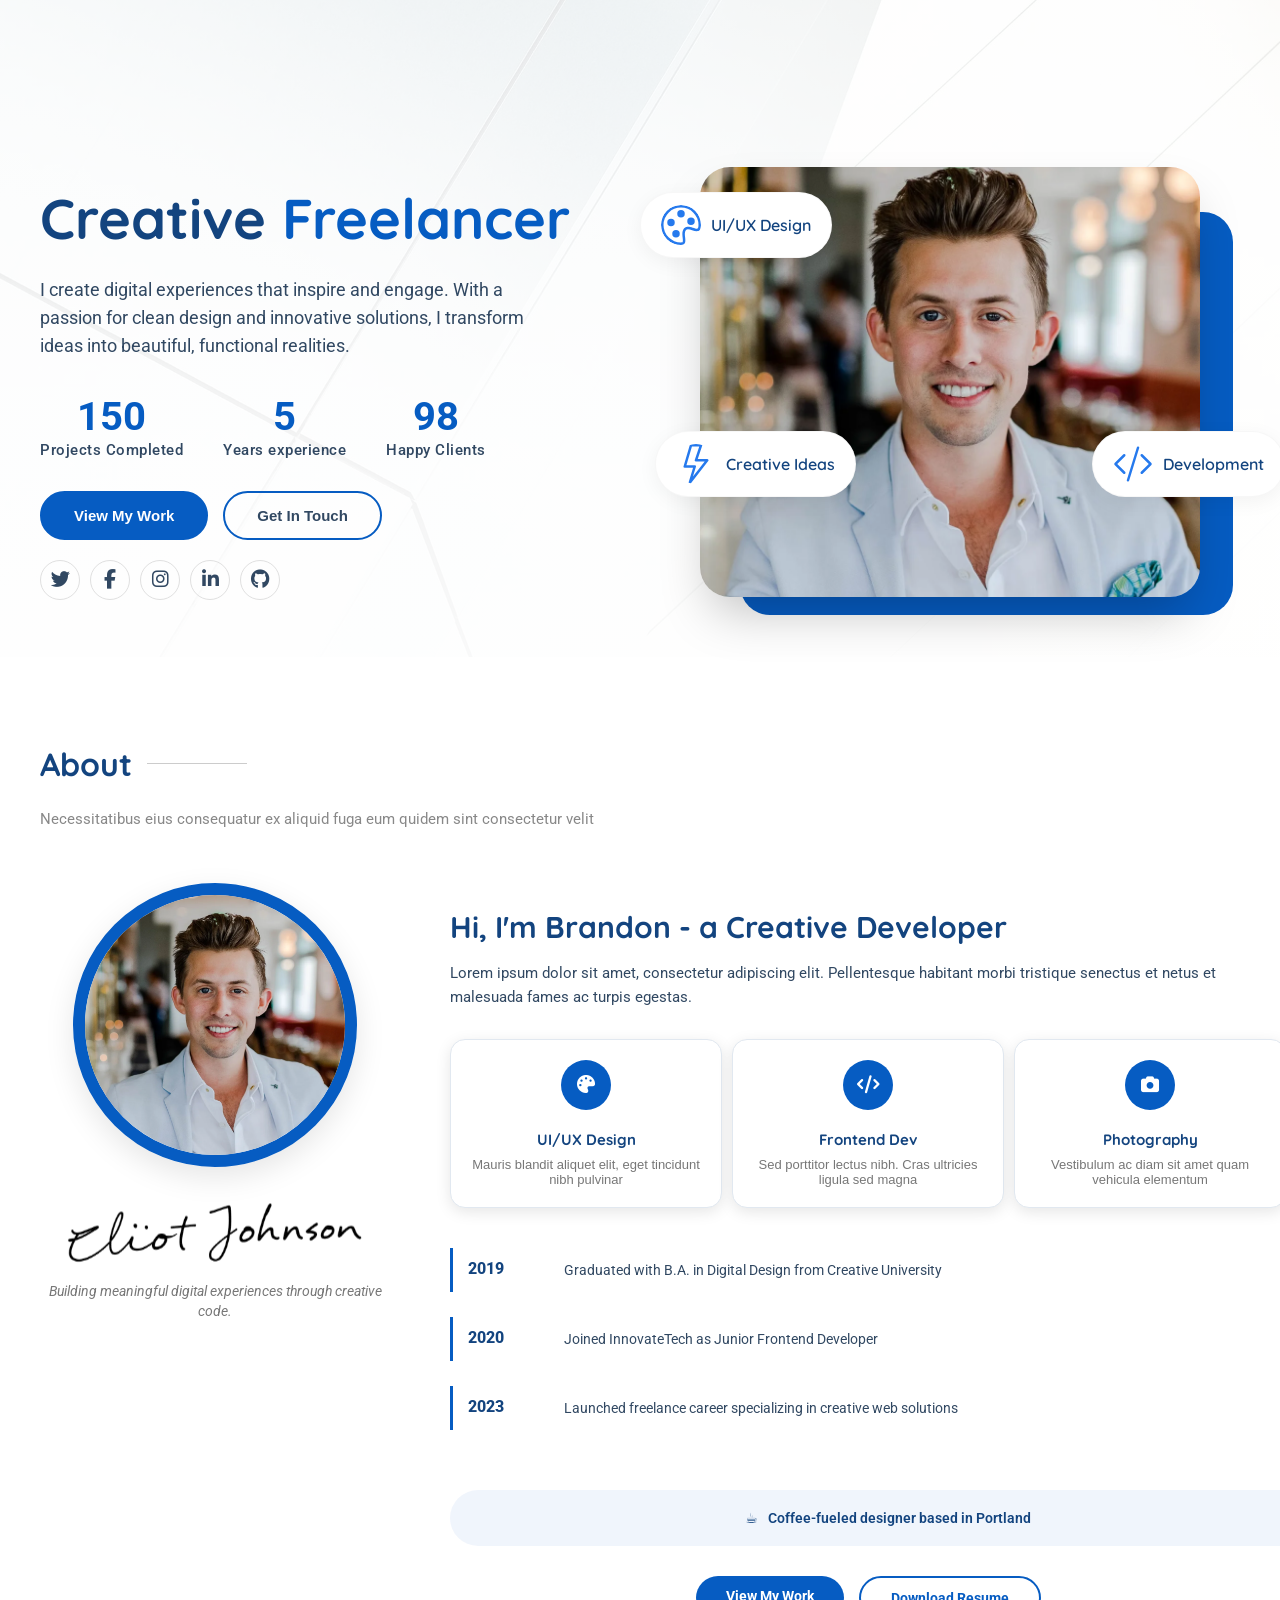
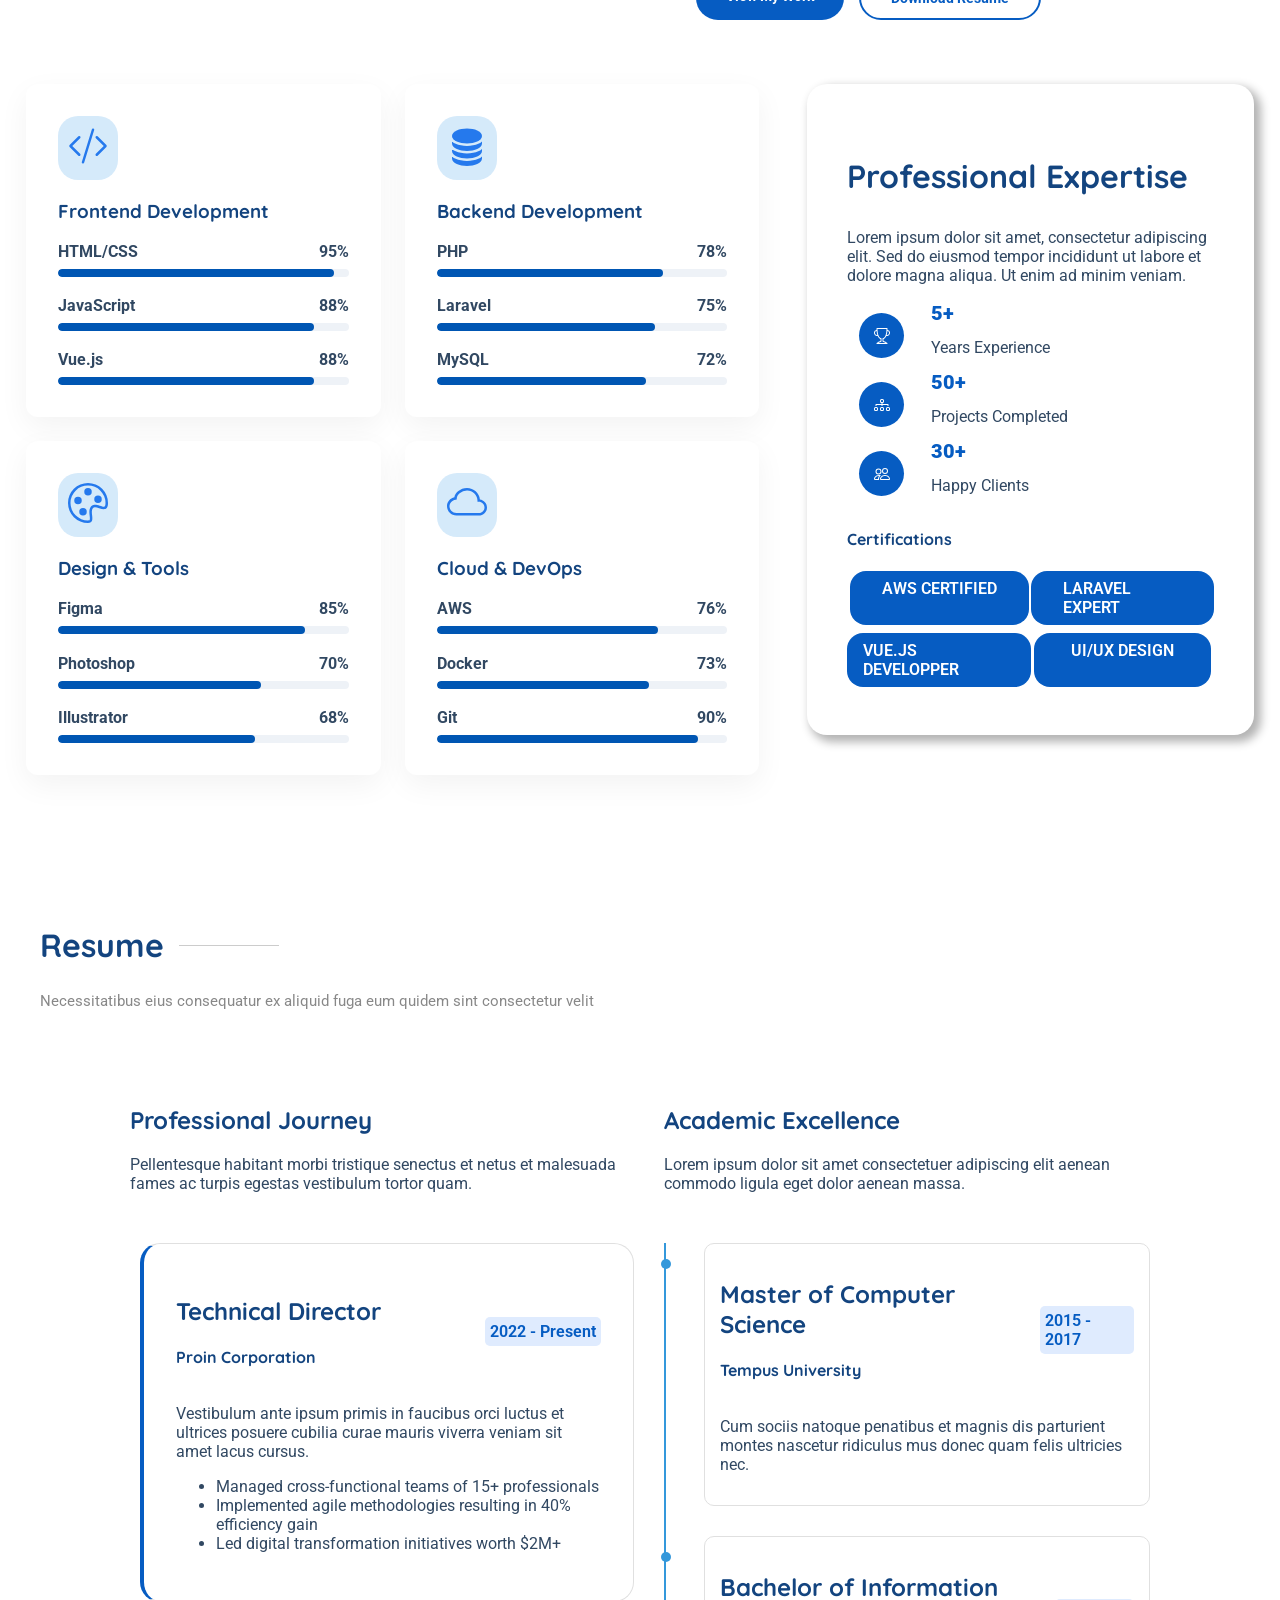
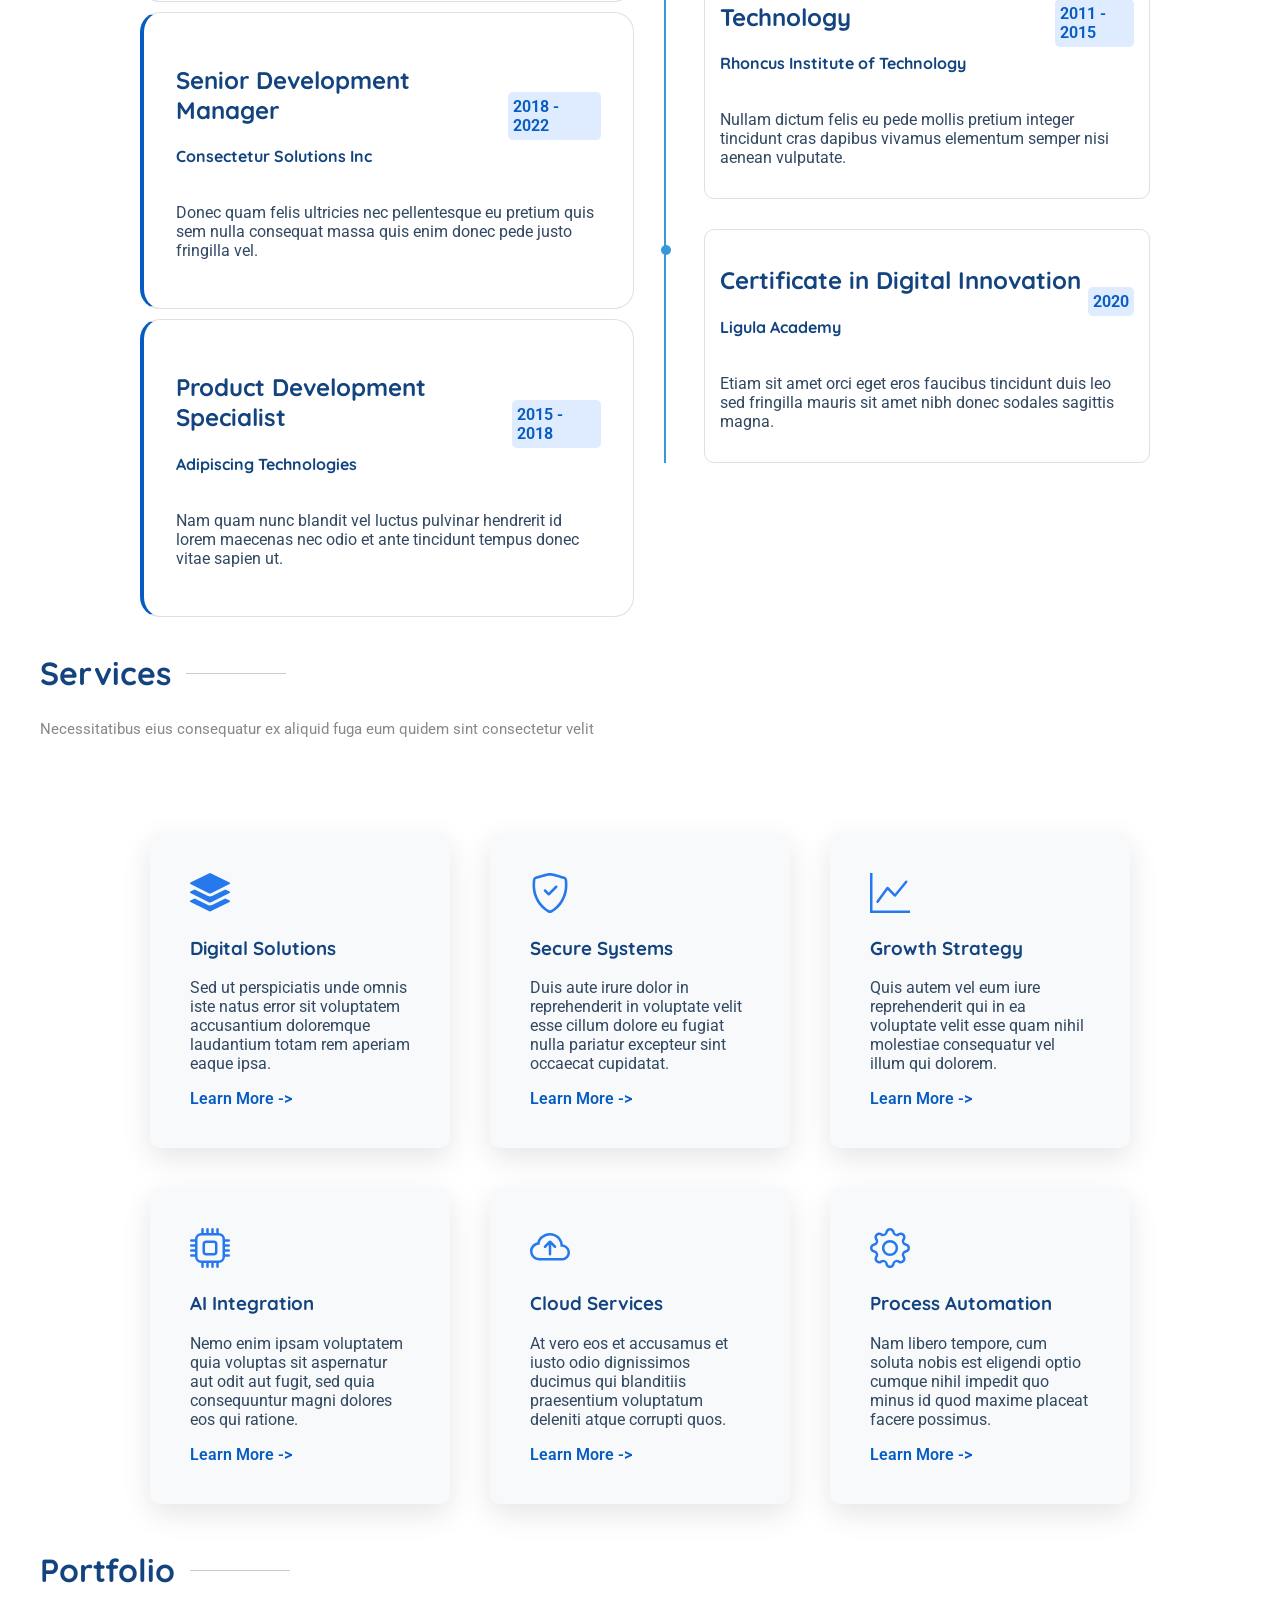
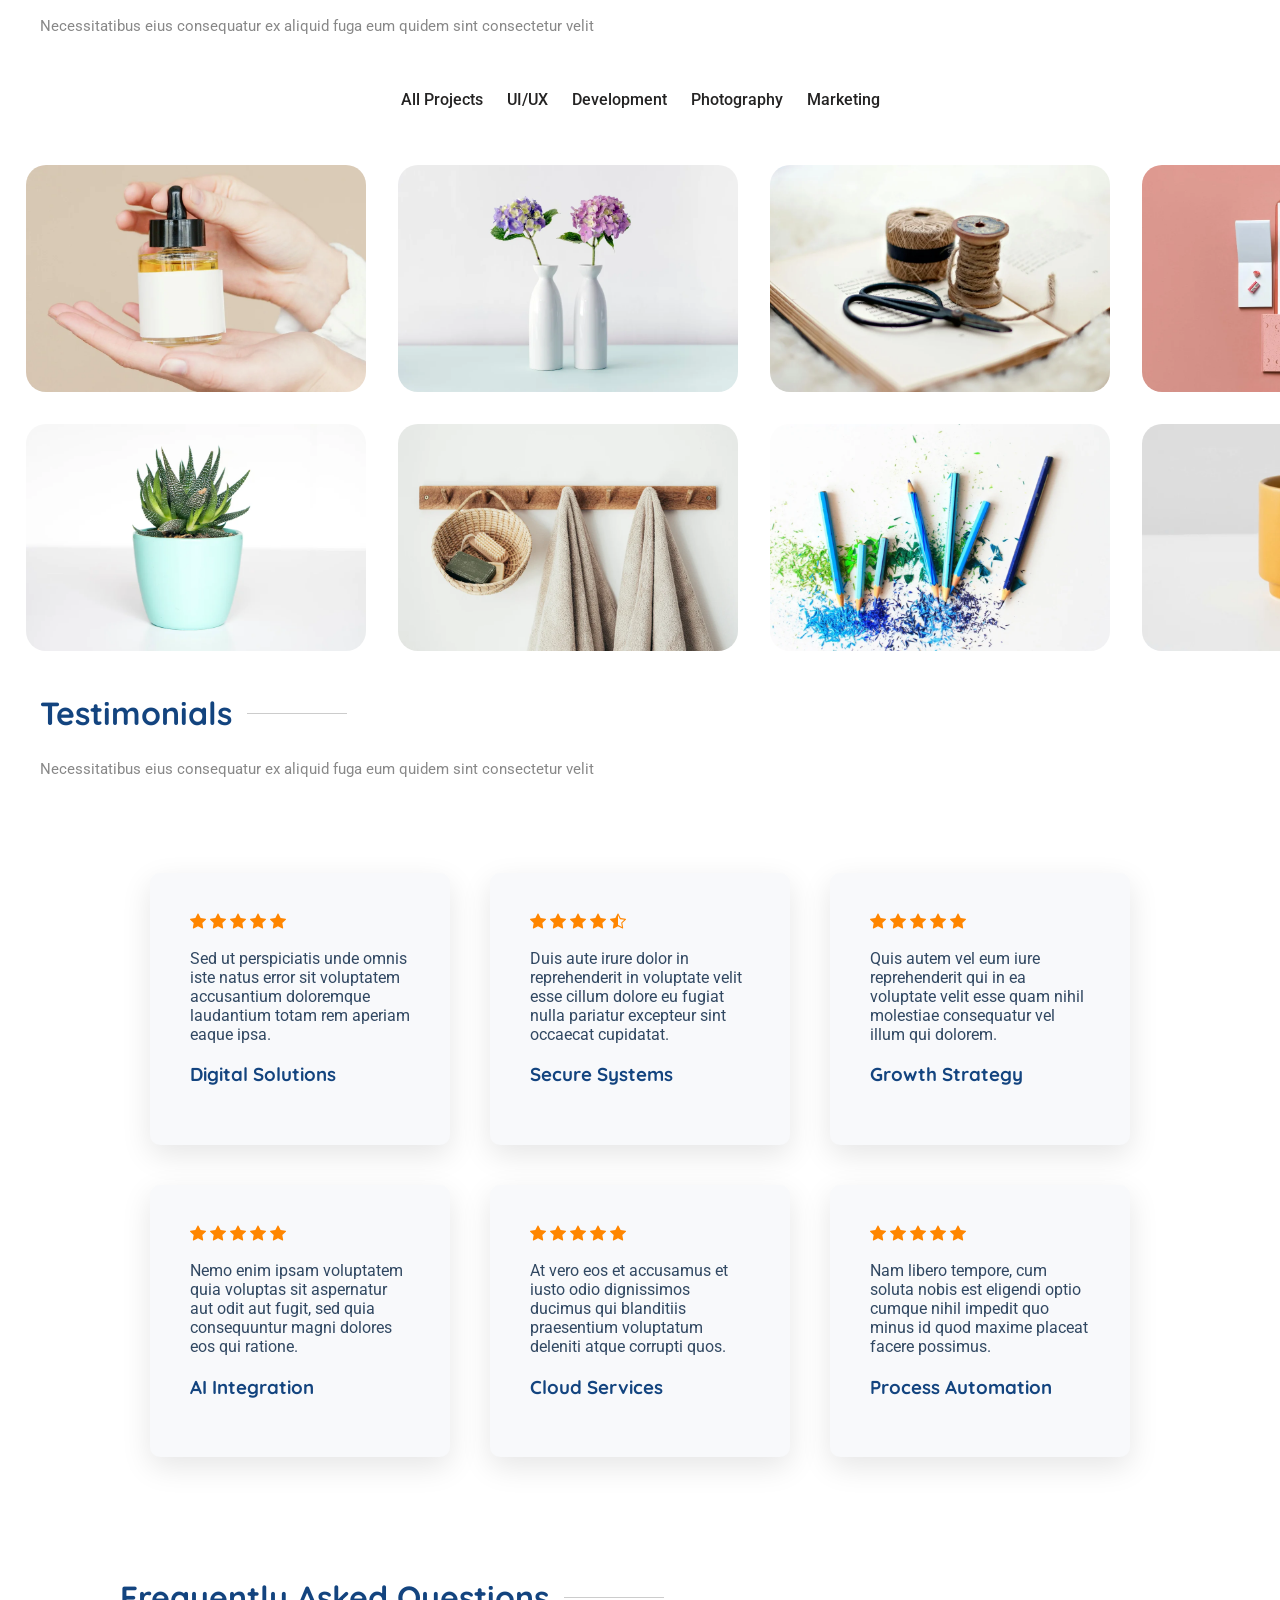
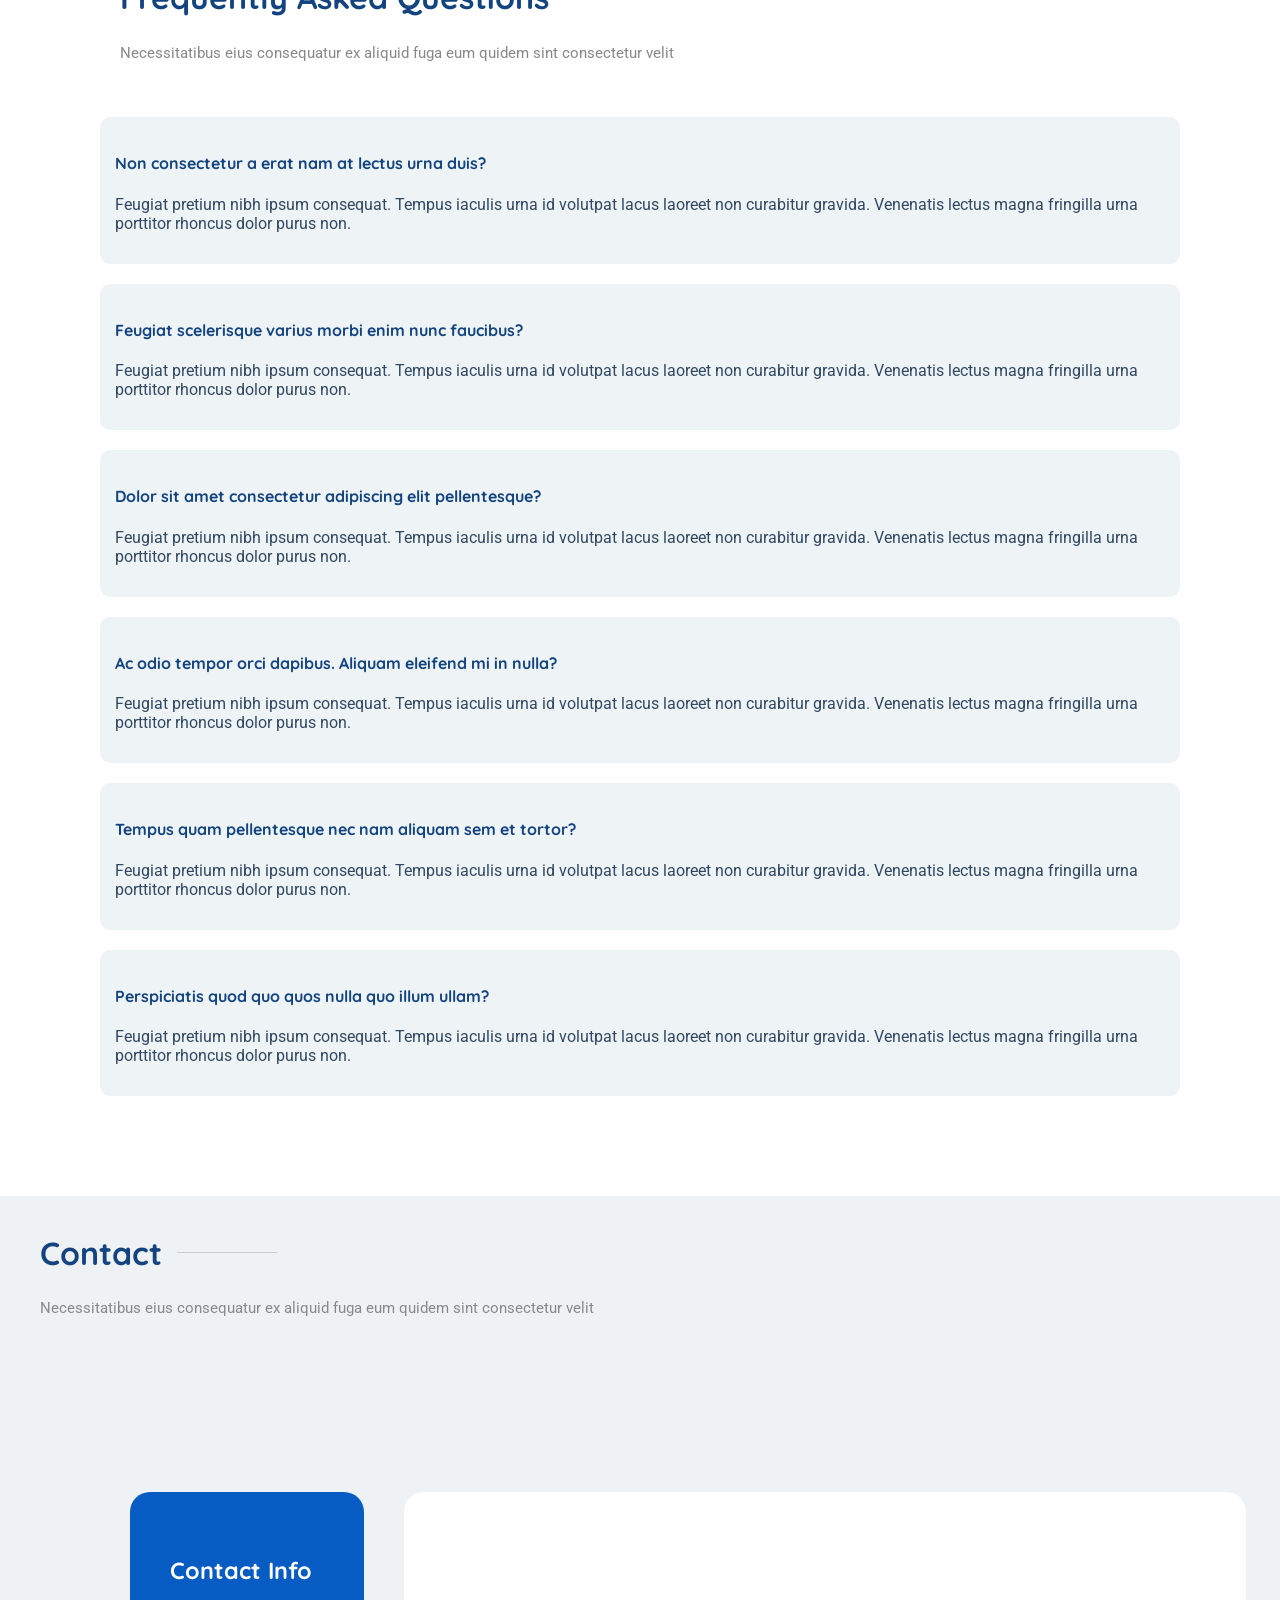
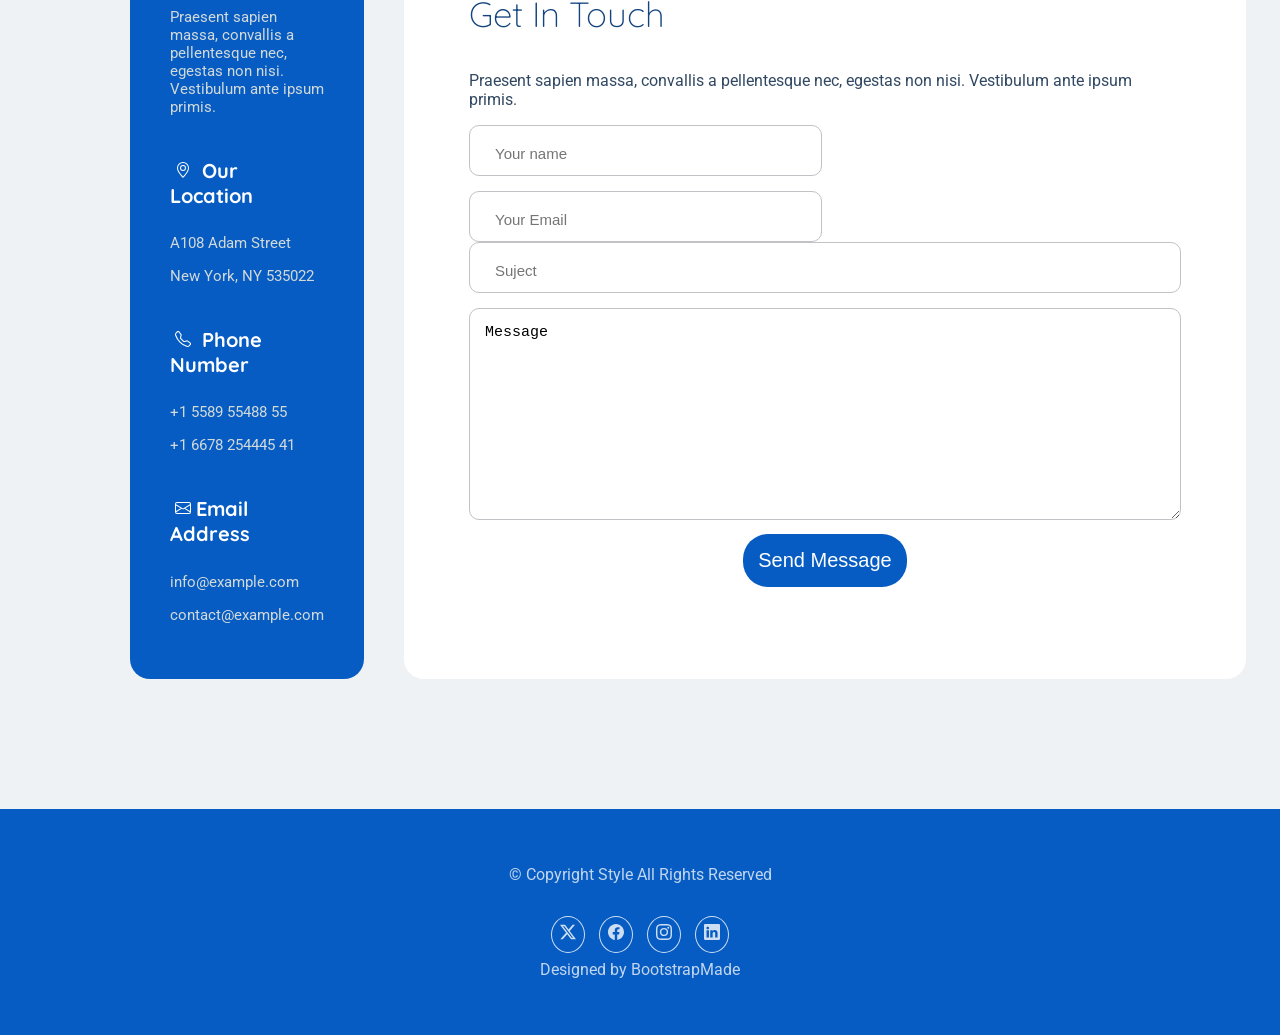
==== commit 6b95e51c: "fix: Ajustement de certains styles" ====
--- a/index.html
+++ b/index.html
@@ -68,15 +68,15 @@
                 <div class="home2-wrapper">
                     <div class="skills-wrapper">
                         <div class="skill-item" id="skill1">
-                            <span class="skill-dot"></span>
+                            <span class="skill-dot1"></span>
                             <span class="skill-name">UI/UX Design</span>
                         </div>
                         <div class="skill-item" id="skill2">
-                            <span class="skill-dot"></span>
+                            <span class="skill-dot2"></span>
                             <span class="skill-name">Development</span>
                         </div>
                         <div class="skill-item" id="skill3">
-                            <span class="skill-dot"></span>
+                            <span class="skill-dot3"></span>
                             <span class="skill-name">Creative Ideas</span>
                         </div>
                     </div>
@@ -163,6 +163,9 @@
                 <div class="container-skills-4">
                   
                   <div class="skill-cardAbout">
+                    <div class="SectionIcons">
+                      <img src="icons/code-slash.svg" alt="">
+                    </div>
                     <h3>Frontend Development</h3>
                     <div class="skill-individual">
                       <div class="skill-infoAbout"><span>HTML/CSS</span><span>95%</span></div>
@@ -186,6 +189,9 @@
                   </div>
 
                   <div class="skill-cardAbout">
+                    <div class="SectionIcons">
+                      <img src="icons/database-fill.svg" alt="">
+                    </div>
                     <h3>Backend Development</h3>
                     <div class="skill-individual">
                       <div class="skill-infoAbout"><span>PHP</span><span>78%</span></div>
@@ -209,6 +215,9 @@
 
 
                   <div class="skill-cardAbout">
+                    <div class="SectionIcons">
+                      <img src="icons/palette.svg" alt="">
+                    </div>
                     <h3>Design & Tools</h3>
                     <div class="skill-individual">
                       <div class="skill-infoAbout"><span>Figma</span><span>85%</span></div>
@@ -233,6 +242,9 @@
 
 
                   <div class="skill-cardAbout">
+                    <div class="SectionIcons">
+                      <img src="icons/cloud.svg" alt="">
+                    </div>
                     <h3>Cloud & DevOps</h3>
                     <div class="skill-individual">
                       <div class="skill-infoAbout"><span>AWS</span><span>76%</span></div>
@@ -278,7 +290,8 @@
                         <div class="icon-about-droit">
                           <img src="icons/diagram-3.svg" alt="">
                         </div>
-                        <div class="stat-infoAbout">50+</span>
+                        <div class="stat-infoAbout">
+                          <span class="numberAbout">50+</span>
                           <span class="infoAbout">Projects Completed</span>
                         </div>
                       </div>
@@ -381,13 +394,13 @@
           </div>
       
           <div class="resume-droite">
-            <div class="header-resume">
+            <div class="header-resumeDroit">
               <h2>Academic Excellence</h2>
               <p>Lorem ipsum dolor sit amet consectetuer adipiscing elit aenean commodo ligula eget dolor aenean massa.</p>
             </div>
-            <div class="description-resume">
-      
-              <div class="experience-cards">
+            <div class="description-resumeDroit">
+      
+              <div class="experience-cardsDroit">
                 <div class="card-header">
                   <div class="role-info">
                     <h2>Master of Computer Science</h2>
@@ -395,13 +408,13 @@
                   </div>
                   <div class="duration">2015 - 2017</div>
                 </div>
-                <div class="card-body">
+                <div class="card-bodyDroit">
                   <p>Cum sociis natoque penatibus et magnis dis parturient montes nascetur ridiculus mus donec quam felis
                     ultricies nec.</p>
                 </div>
               </div>
       
-              <div class="experience-cards">
+              <div class="experience-cardsDroit">
                 <div class="card-header">
                   <div class="role-info">
                     <h2>Bachelor of Information Technology</h2>
@@ -415,7 +428,7 @@
                 </div>
               </div>
       
-              <div class="experience-cards">
+              <div class="experience-cardsDroit">
                 <div class="card-header">
                   <div class="role-info">
                     <h2>Certificate in Digital Innovation</h2>
@@ -453,11 +466,8 @@
               <a href="">Learn More  <span class="link-service">-></span></a>
             </div>
 
-            <div class="service-item">
-              <div class="icon">
-            
+            <div class="service-item">            
                 <img src="icons/shield-check.svg" alt="">
-              </div>
               <h3>Secure Systems</h3>
               <p>Duis aute irure dolor in reprehenderit in voluptate velit esse cillum dolore eu fugiat nulla pariatur excepteur sint
               occaecat cupidatat.</p>
@@ -465,9 +475,6 @@
             </div>
 
             <div class="service-item">
-              <div class="icon">
-            
-              </div>
               <img src="icons/graph-up.svg" alt="">
               <h3>Growth Strategy</h3>
               <p>Quis autem vel eum iure reprehenderit qui in ea voluptate velit esse quam nihil molestiae consequatur vel illum qui
@@ -476,9 +483,7 @@
             </div>
 
             <div class="service-item">
-              <div class="icon">
-            
-              </div>
+              
               <img src="icons/cpu.svg" alt="">
               <h3>AI Integration</h3>
               <p>Nemo enim ipsam voluptatem quia voluptas sit aspernatur aut odit aut fugit, sed quia consequuntur magni dolores eos qui
@@ -548,7 +553,7 @@
         <div class="container-services">
           <div class="rows-services">
 
-            <div class="service-item">
+            <div class="service-itemTestimonials">
               <div class="icon">
                 <img src="icons/star-fill.svg" alt="">
                 <img src="icons/star-fill.svg" alt="">
@@ -556,13 +561,13 @@
                 <img src="icons/star-fill.svg" alt="">
                 <img src="icons/star-fill.svg" alt="">
               </div>
-              <h3>Digital Solutions</h3>
+             
               <p>Sed ut perspiciatis unde omnis iste natus error sit voluptatem accusantium doloremque laudantium totam rem aperiam eaque
               ipsa.</p>
-              <a href="">Learn More  <span class="link-service">-></span></a>
-            </div>
-
-            <div class="service-item">
+              <h3>Digital Solutions</h3>
+            </div>
+
+            <div class="service-itemTestimonials">
               <div class="icon">
                 <img src="icons/star-fill.svg" alt="">
                 <img src="icons/star-fill.svg" alt="">
@@ -570,13 +575,13 @@
                 <img src="icons/star-fill.svg" alt="">
                 <img src="icons/star-half.svg" alt="">
               </div>
-              <h3>Secure Systems</h3>
+              
               <p>Duis aute irure dolor in reprehenderit in voluptate velit esse cillum dolore eu fugiat nulla pariatur excepteur sint
               occaecat cupidatat.</p>
-              <a href="">Learn More  <span class="link-service">-></span></a>
-            </div>
-
-            <div class="service-item">
+              <h3>Secure Systems</h3>
+            </div>
+
+            <div class="service-itemTestimonials">
               <div class="icon">
                 <img src="icons/star-fill.svg" alt="">
                 <img src="icons/star-fill.svg" alt="">
@@ -584,13 +589,13 @@
                 <img src="icons/star-fill.svg" alt="">
                 <img src="icons/star-fill.svg" alt="">
               </div>
-              <h3>Growth Strategy</h3>
+              
               <p>Quis autem vel eum iure reprehenderit qui in ea voluptate velit esse quam nihil molestiae consequatur vel illum qui
               dolorem.</p>
-              <a href="">Learn More  <span class="link-service">-></span></a>
-            </div>
-
-            <div class="service-item">
+              <h3>Growth Strategy</h3>
+            </div>
+
+            <div class="service-itemTestimonials">
               <div class="icon">
                 <img src="icons/star-fill.svg" alt="">
                 <img src="icons/star-fill.svg" alt="">
@@ -598,13 +603,13 @@
                 <img src="icons/star-fill.svg" alt="">
                 <img src="icons/star-fill.svg" alt="">
               </div>
-              <h3>AI Integration</h3>
+              
               <p>Nemo enim ipsam voluptatem quia voluptas sit aspernatur aut odit aut fugit, sed quia consequuntur magni dolores eos qui
               ratione.</p>
-              <a href="">Learn More  <span class="link-service">-></span></a>
-            </div>
-
-            <div class="service-item">
+              <h3>AI Integration</h3>
+            </div>
+
+            <div class="service-itemTestimonials">
               <div class="icon">
                 <img src="icons/star-fill.svg" alt="">
                 <img src="icons/star-fill.svg" alt="">
@@ -612,13 +617,13 @@
                 <img src="icons/star-fill.svg" alt="">
                 <img src="icons/star-fill.svg" alt="">
               </div>
-              <h3>Cloud Services</h3>
+              
               <p>At vero eos et accusamus et iusto odio dignissimos ducimus qui blanditiis praesentium voluptatum deleniti atque corrupti
               quos.</p>
-              <a href="">Learn More  <span class="link-service">-></span></a>
-            </div>
-
-            <div class="service-item">
+              <h3>Cloud Services</h3>
+            </div>
+
+            <div class="service-itemTestimonials">
               <div class="icon">
                 <img src="icons/star-fill.svg" alt="">
                 <img src="icons/star-fill.svg" alt="">
@@ -626,10 +631,10 @@
                 <img src="icons/star-fill.svg" alt="">
                 <img src="icons/star-fill.svg" alt="">
               </div>
-              <h3>Process Automation</h3>
+              
               <p>Nam libero tempore, cum soluta nobis est eligendi optio cumque nihil impedit quo minus id quod maxime placeat facere
               possimus.</p>
-              <a href="">Learn More  <span class="link-service">-></span></a>
+              <h3>Process Automation</h3>
             </div>
           </div>
 
--- a/style.css
+++ b/style.css
@@ -22,9 +22,11 @@
   
 }
 header{
-  margin-left: 1200px;
+  margin-left: 1460px;
   padding: 0;
   padding-top: 20px;
+  z-index: 2000;
+  position: sticky;
 
 }
 header nav img{
@@ -231,12 +233,42 @@
     background-color: var(--surface-color);
 }
 
-.skill-dot {
-    width: 10px;
-    height: 10px;
-    background-color: var(--accent-color);
+.skill-dot1 {
+    width: 40px;
+    height: 40px;
+    /* background-color: var(--accent-color); */
+    background-image: url(icons/palette.svg);
     border-radius: 50%;
     display: inline-block;
+    background-repeat: no-repeat;
+    background-position: center;
+    background-size: contain;
+    filter: invert(36%) sepia(87%) saturate(2224%) hue-rotate(202deg) brightness(96%) contrast(93%);
+    
+}
+.skill-dot2 {
+    width: 40px;
+    height: 40px;
+    /* background-color: var(--accent-color); */
+    background-image: url(icons/code-slash.svg);
+    border-radius: 50%;
+    display: inline-block;
+    background-repeat: no-repeat;
+    background-position: center;
+    background-size: contain;
+    filter: invert(36%) sepia(87%) saturate(2224%) hue-rotate(202deg) brightness(96%) contrast(93%);
+}
+.skill-dot3 {
+    width: 40px;
+    height: 40px;
+    /* background-color: var(--accent-color); */
+    background-image: url(icons/lightning.svg);
+    border-radius: 50%;
+    display: inline-block;
+    background-repeat: no-repeat;
+    background-position: center;
+    background-size: contain;
+    filter: invert(36%) sepia(87%) saturate(2224%) hue-rotate(202deg) brightness(96%) contrast(93%);
 }
 
 .skill-name {
@@ -418,23 +450,44 @@
 
 .journey-timeline {
   /* border-left: var(--accent-color); */
-  border-radius: 20px;
-
- 
-  padding-left: 30px;
+  /* border-radius: 20px; */
   
 }
 
 
 .timeline-item {
-  position: relative;
-  border-radius: 10px;
-  border-left: var(--accent-color);
-  background: color-mix(in srgb, var(--surface-color), transparent 30%);
-}
-
-
-.timeline-item::before {
+  font-size: 90px;
+  
+  padding-left: 15px;
+  margin: 25px 25px 25px 0px;
+  border-left: 3px solid var(--accent-color);
+  display: flex;
+  text-align: center;
+  align-items: center;
+}
+
+.timeline-item:hover {
+  font-size: 90px;
+  
+  padding-left: 15px;
+  margin: 25px 25px 25px 0px;
+  border-left: 3px solid var(--accent-color);
+  display: flex;
+  text-align: center;
+  align-items: center;
+  background-color: rgb(244, 246, 248);
+}
+
+.timeline-item .year{
+  font-weight: 800;
+}
+.timeline-item P{
+  margin-left: 60px;
+  font-size: 60px;
+}
+
+
+/* .timeline-item::before {
   content: "";
   position: absolute;
   left: -37px;
@@ -443,7 +496,7 @@
   height: 50px;
   background: var(--accent-color);
  
-}
+} */
 
 .timeline-item .year {
   font-weight: 800;
@@ -471,12 +524,17 @@
   color: var(--heading-color);
   margin-top: 35px;
   margin-bottom: 30px;
-  
+  width: 100%;
+  text-align: center;
+  justify-content: center;  
 }
 
 .cta-btns {
   display: flex;
   gap: 15px;
+  text-align: center;
+  justify-content: center;
+  
 }
 
 .btn {
@@ -534,13 +592,14 @@
   }
 }
 
+
 .skill-card {
   font-family: 'Segoe UI', sans-serif;
   background: white;
   padding: 20px;
   border-radius: 15px;
   box-shadow: 0 4px 15px rgba(0,0,0,0.1);
-  width: 300px;
+  width: 230px;
 }
 
 .skill-item:nth-child(1) {
@@ -714,6 +773,7 @@
 .container-description-resume{
   margin: 20px 130px;
   display: flex;
+  gap: 20px;
 
 }
 .header-resume{
@@ -725,21 +785,49 @@
   grid-template-columns: repeat(3, 1fr);
 }
 .experience-cards:nth-child(1){
+  border: 1px solid #e0e0e0;
+  border-left: 4px solid var(--accent-color);
+  /* box-shadow: 0 10px 30px rgba(0, 0, 0, 0.08); */
+  margin: 10px;
+  padding: 2rem;
+  border-radius: 20px;
+
+}
+.experience-cards:nth-child(1):hover{
+  border: 1px solid #e0e0e0;
+  border-left: 4px solid var(--accent-color);
+  box-shadow: 0 10px 30px rgba(0, 0, 0, 0.2);
+  margin: 10px;
+  padding: 2rem;
+  border-radius: 20px;
+}
+.experience-cards:nth-child(2){
+  border: 1px solid #e0e0e0;
   border-left: 4px solid var(--accent-color);
   margin: 10px;
   padding: 2rem;
   border-radius: 20px;
-
-}
-.experience-cards:nth-child(2){
+}
+.experience-cards:nth-child(2):hover{
+  border: 1px solid #e0e0e0;
+  border-left: 4px solid var(--accent-color);
+  box-shadow: 0 10px 30px rgba(0, 0, 0, 0.2);
+  margin: 10px;
+  padding: 2rem;
+  border-radius: 20px;
+}
+
+.experience-cards:nth-child(3){
+  border: 1px solid #e0e0e0;
   border-left: 4px solid var(--accent-color);
   margin: 10px;
   padding: 2rem;
   border-radius: 20px;
 }
-
-.experience-cards:nth-child(3){
+.experience-cards:nth-child(3):hover{
+  border: 1px solid #e0e0e0;
   border-left: 4px solid var(--accent-color);
+  box-shadow: 0 10px 30px rgba(0, 0, 0, 0.2);
   margin: 10px;
   padding: 2rem;
   border-radius: 20px;
@@ -775,9 +863,21 @@
 }
 .service-item{
   margin: 20px;
-  box-shadow: #444;
-  background-color: rgb(251, 248, 248);
+  box-shadow: 0 10px 30px rgba(0, 0, 0, 0.1);
+  background-color: rgb(248, 249, 251);
   border-radius: 10px;
   padding: 40px;
 }
-
+/* .service-item:hover{
+  border-left: var(--accent-color);
+  margin: 20px;
+  box-shadow: 0 10px 30px rgba(0, 0, 0, 0.1);
+  background-color: rgb(248, 249, 251);
+  border-radius: 10px;
+  padding: 40px;
+} */
+.service-item img{
+  filter: invert(36%) sepia(87%) saturate(2224%) hue-rotate(202deg) brightness(96%) contrast(93%);
+  width: 40px;
+}
+
--- a/style2.css
+++ b/style2.css
@@ -47,11 +47,13 @@
     padding: 15px;
 }
 .images-portfolio img{
-    width: 380px;
+    width: 340px;
     border-radius: 20px;
     margin: 1rem;
 }
 .images-portfolio{
+    display: grid;
+    grid-template-columns: repeat(4, 1fr);
     margin: 10px;
     text-align: center;
 }
@@ -211,13 +213,101 @@
     display: flex;
     gap: 15px;
 }
+.icon-about-droit{
+    background-color: var(--accent-color);
+    width: 45px; 
+    height: 45px;
+    border-radius: 50%;
+    display: flex;
+    align-items: center;
+    justify-content: center;
+    margin: 12px;
+}
 .icon-about-droit img{
-    padding: 15px;
-    border-radius: 50%;
-    background-color: var(--accent-color);
-    fill: #d2d9da;
-}
+    filter: brightness(0) invert(100%);
+    padding: 15px;
+    width: 20px; 
+    height: auto;
+}
+
 .stat-infoAbout{
-    display: block;
+    display: grid;
    
 }
+
+.description-resumeDroit{
+    position: relative;
+    padding-left: 40px;
+    margin-top: 50px;
+}
+.description-resumeDroit::before{
+    content: '';
+    position: absolute;
+    left: 0;
+    top: 0;
+    width: 2px;
+    height: 100%;
+    background-color: #3498db;
+}
+.experience-cardsDroit{
+    border: 1px solid #e0e0e0;
+    position: relative;
+    margin-bottom: 30px;
+    /* box-shadow: 0 10px 30px rgba(0, 0, 0, 0.08); */
+    border-radius: 10px;
+    padding: 15px;
+}
+.experience-cardsDroit:hover{
+    border: 1px solid #e0e0e0;
+    position: relative;
+    margin-bottom: 30px;
+    box-shadow: 0 10px 30px rgba(0, 0, 0, 0.2);
+    border-radius: 10px;
+    padding: 15px;
+}
+
+.experience-cardsDroit::before{
+    content: '';
+    position: absolute;
+    left: -44px; 
+    top: 15px;   
+    width: 10px;
+    height: 10px;
+    background-color: #3498db;
+    border-radius: 50%; 
+    z-index: 1;
+}
+.description-resume{
+    margin-top: 50px;
+}
+
+.service-itemTestimonials{
+    margin: 20px;
+    box-shadow: 0 10px 30px rgba(0, 0, 0, 0.1);
+    background-color: rgb(248, 249, 251);
+    border-radius: 10px;
+    padding: 40px;
+    
+}
+
+.service-itemTestimonials .icon{
+    filter: invert(56%) sepia(91%) saturate(2758%) hue-rotate(3deg) brightness(103%) contrast(106%);
+    
+}
+.numberAbout{
+    color: var(--accent-color);
+    font-size: 20px;
+    font-weight: 900;
+}
+
+.skill-cardAbout img{
+    
+    filter: invert(36%) sepia(87%) saturate(2224%) hue-rotate(202deg) brightness(96%) contrast(93%);
+    width: 40px;
+    padding: 10px;
+}
+.SectionIcons{
+    background-color: #d5eafa;
+    width: 60px;
+    border-radius: 20px;
+}
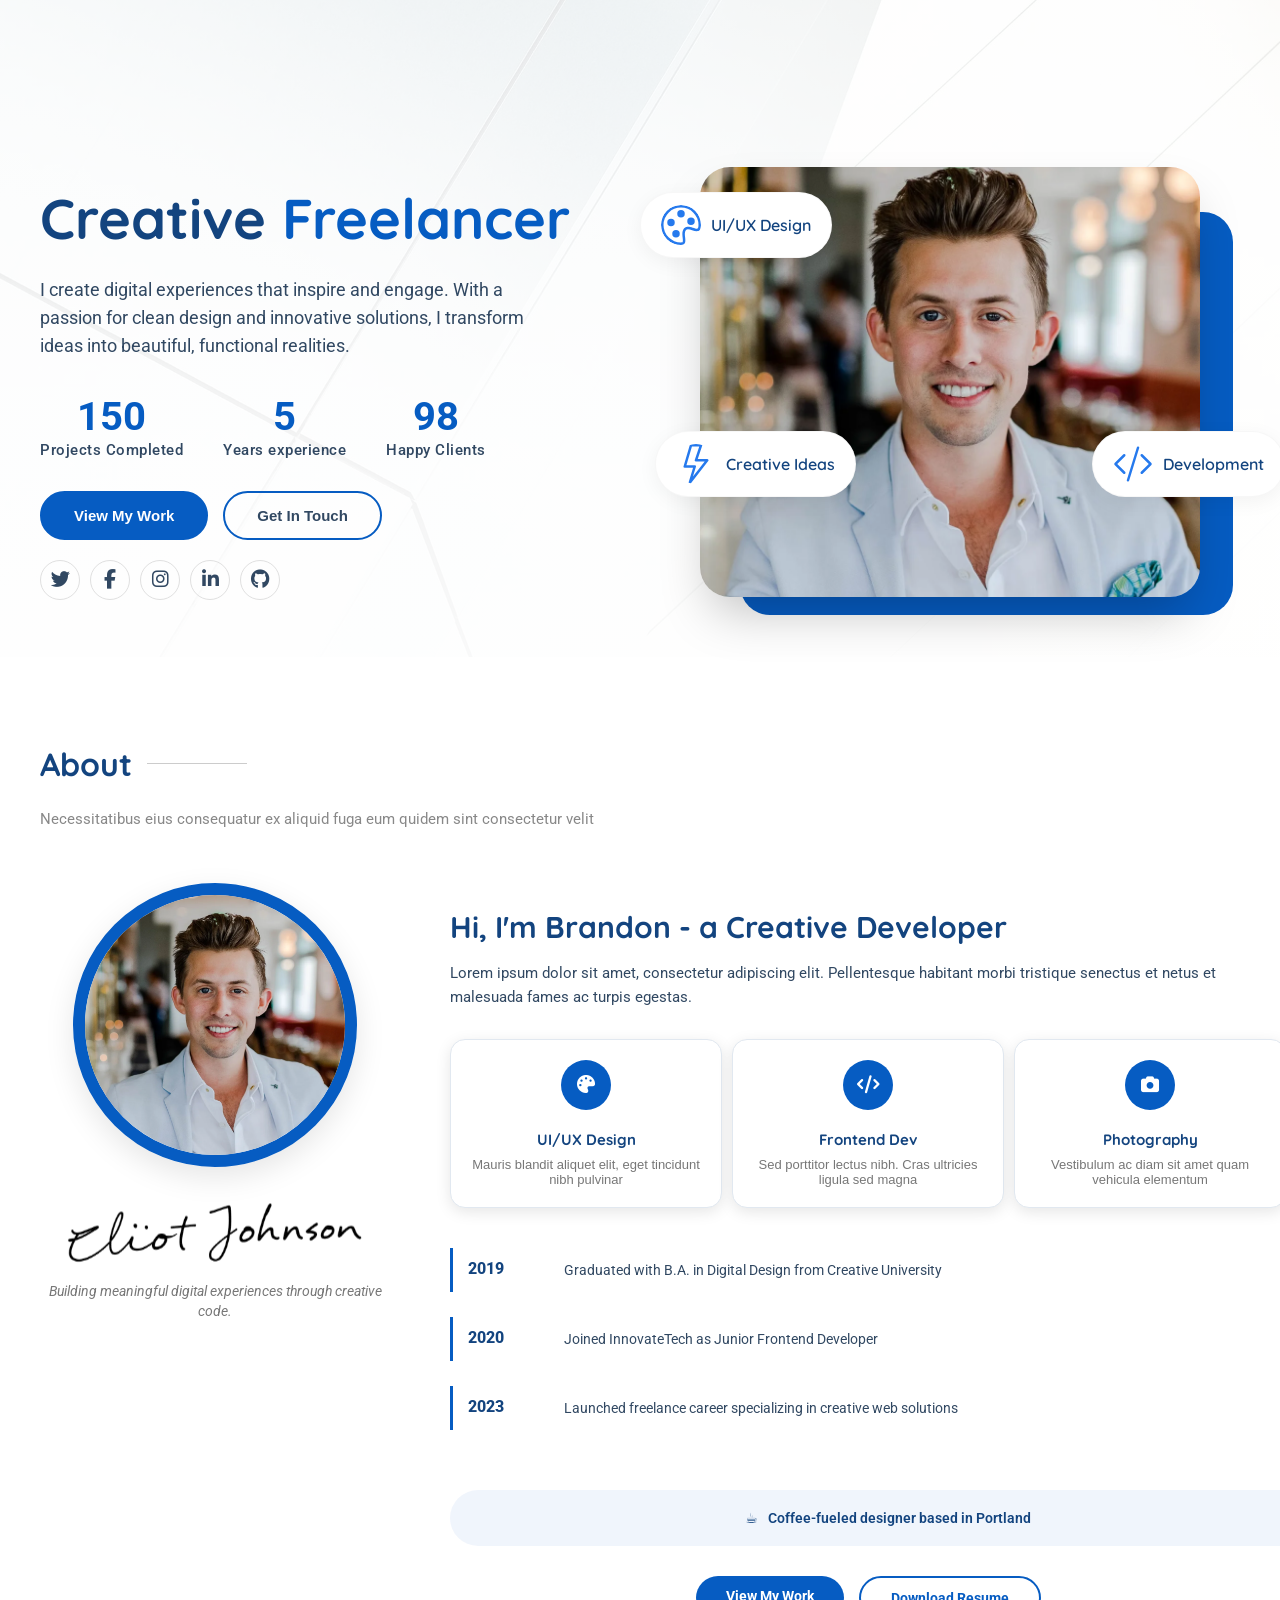
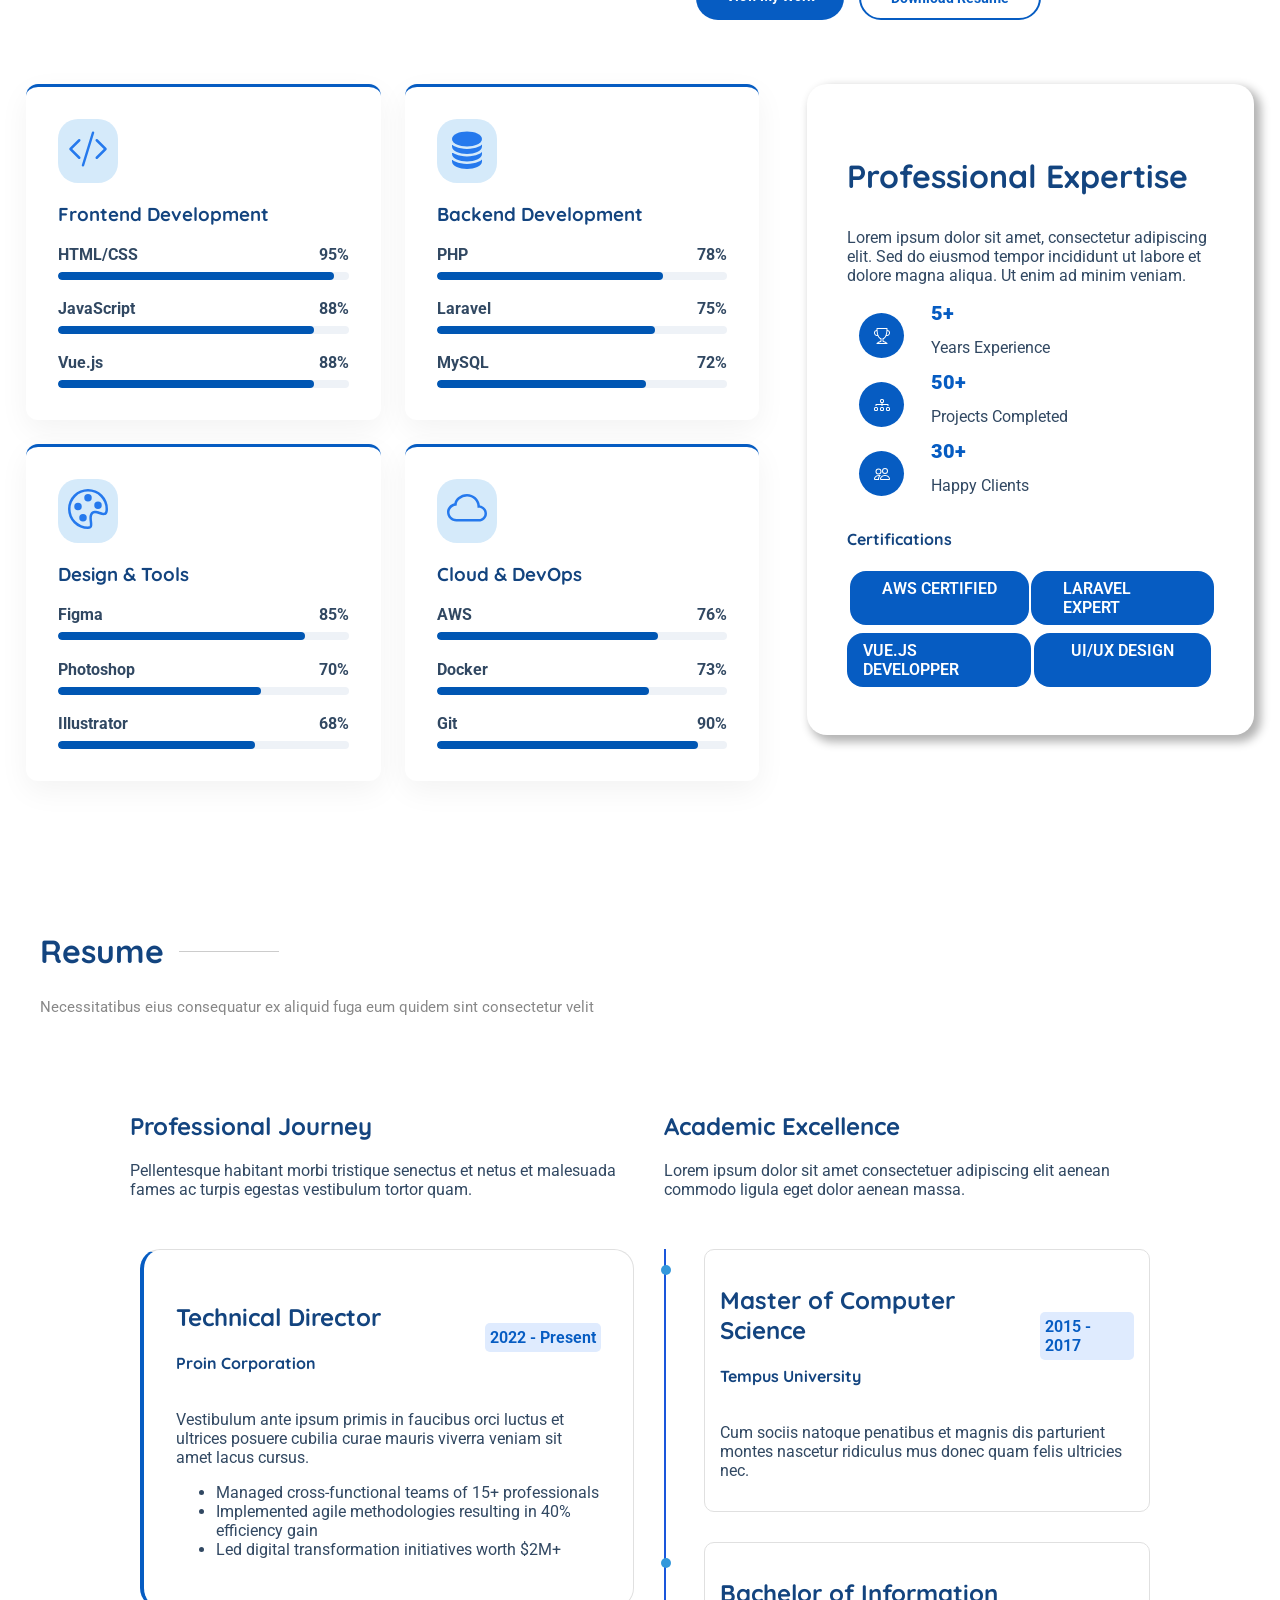
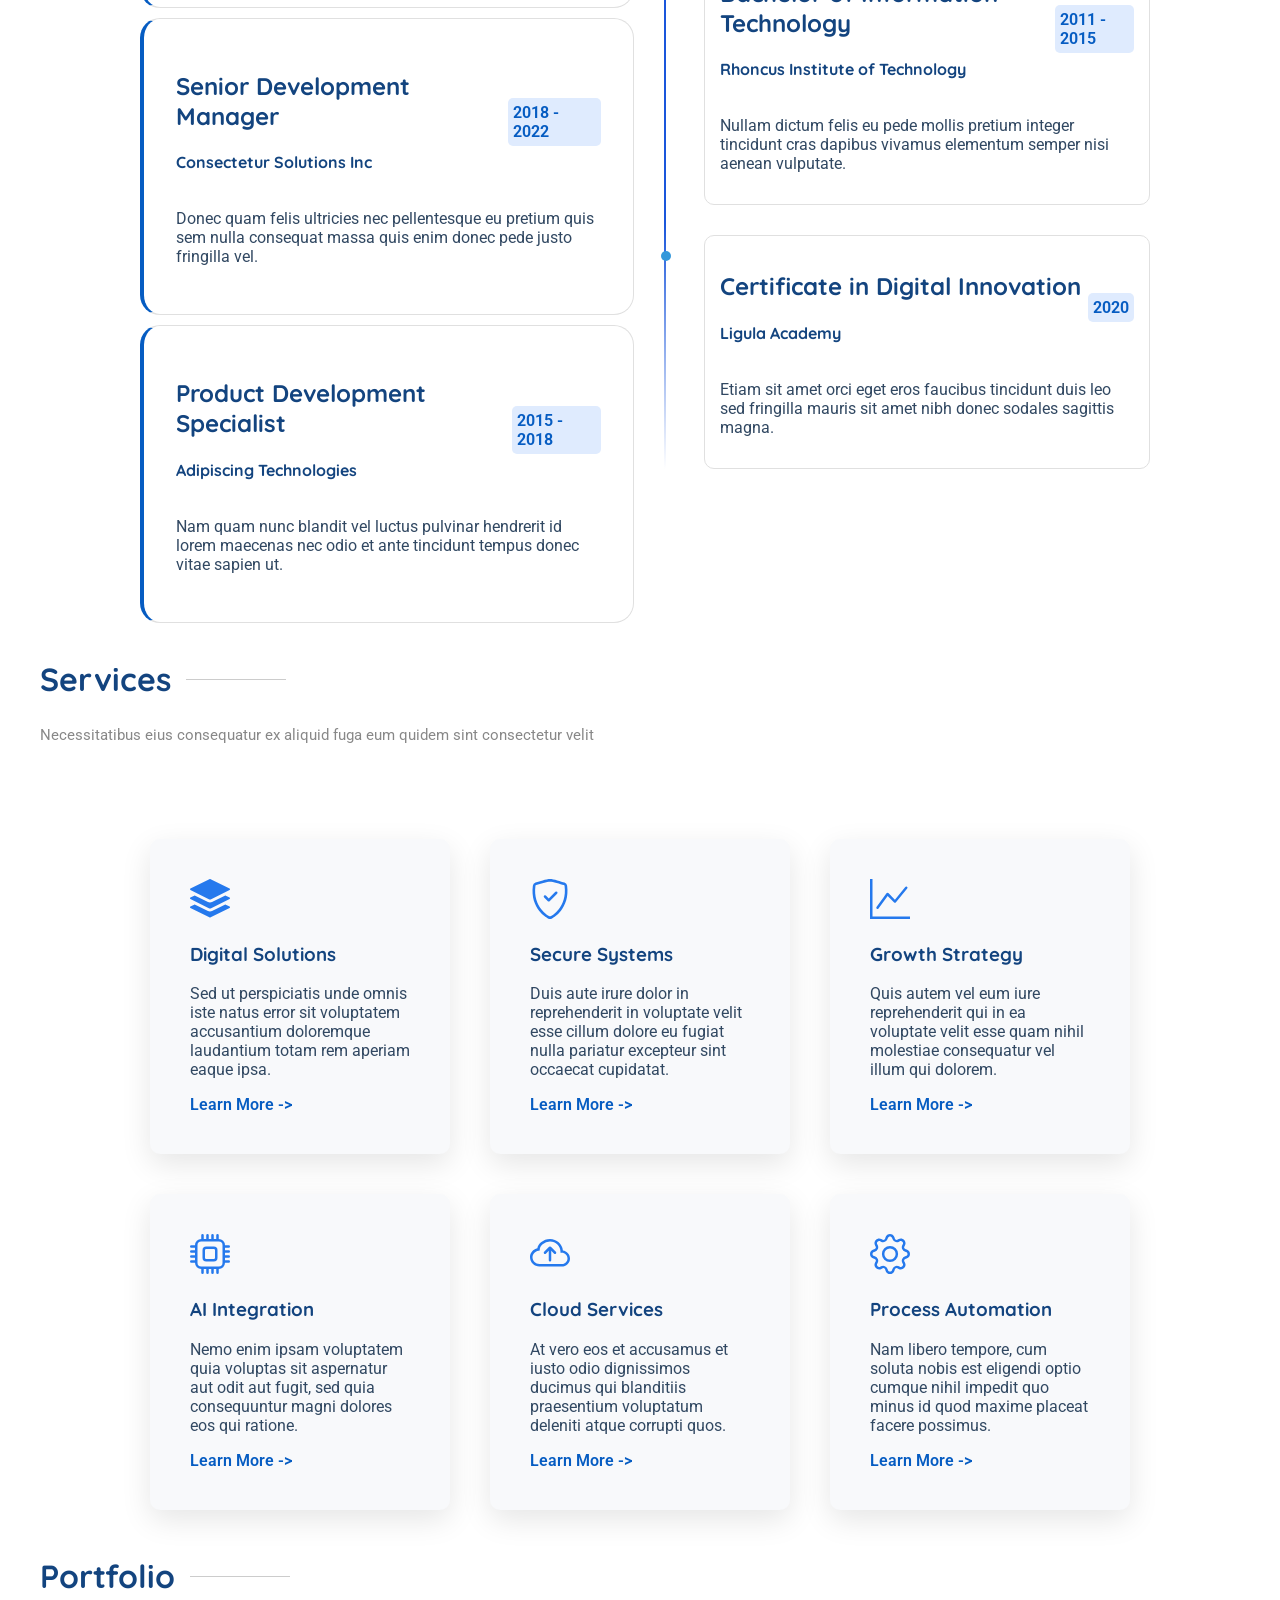
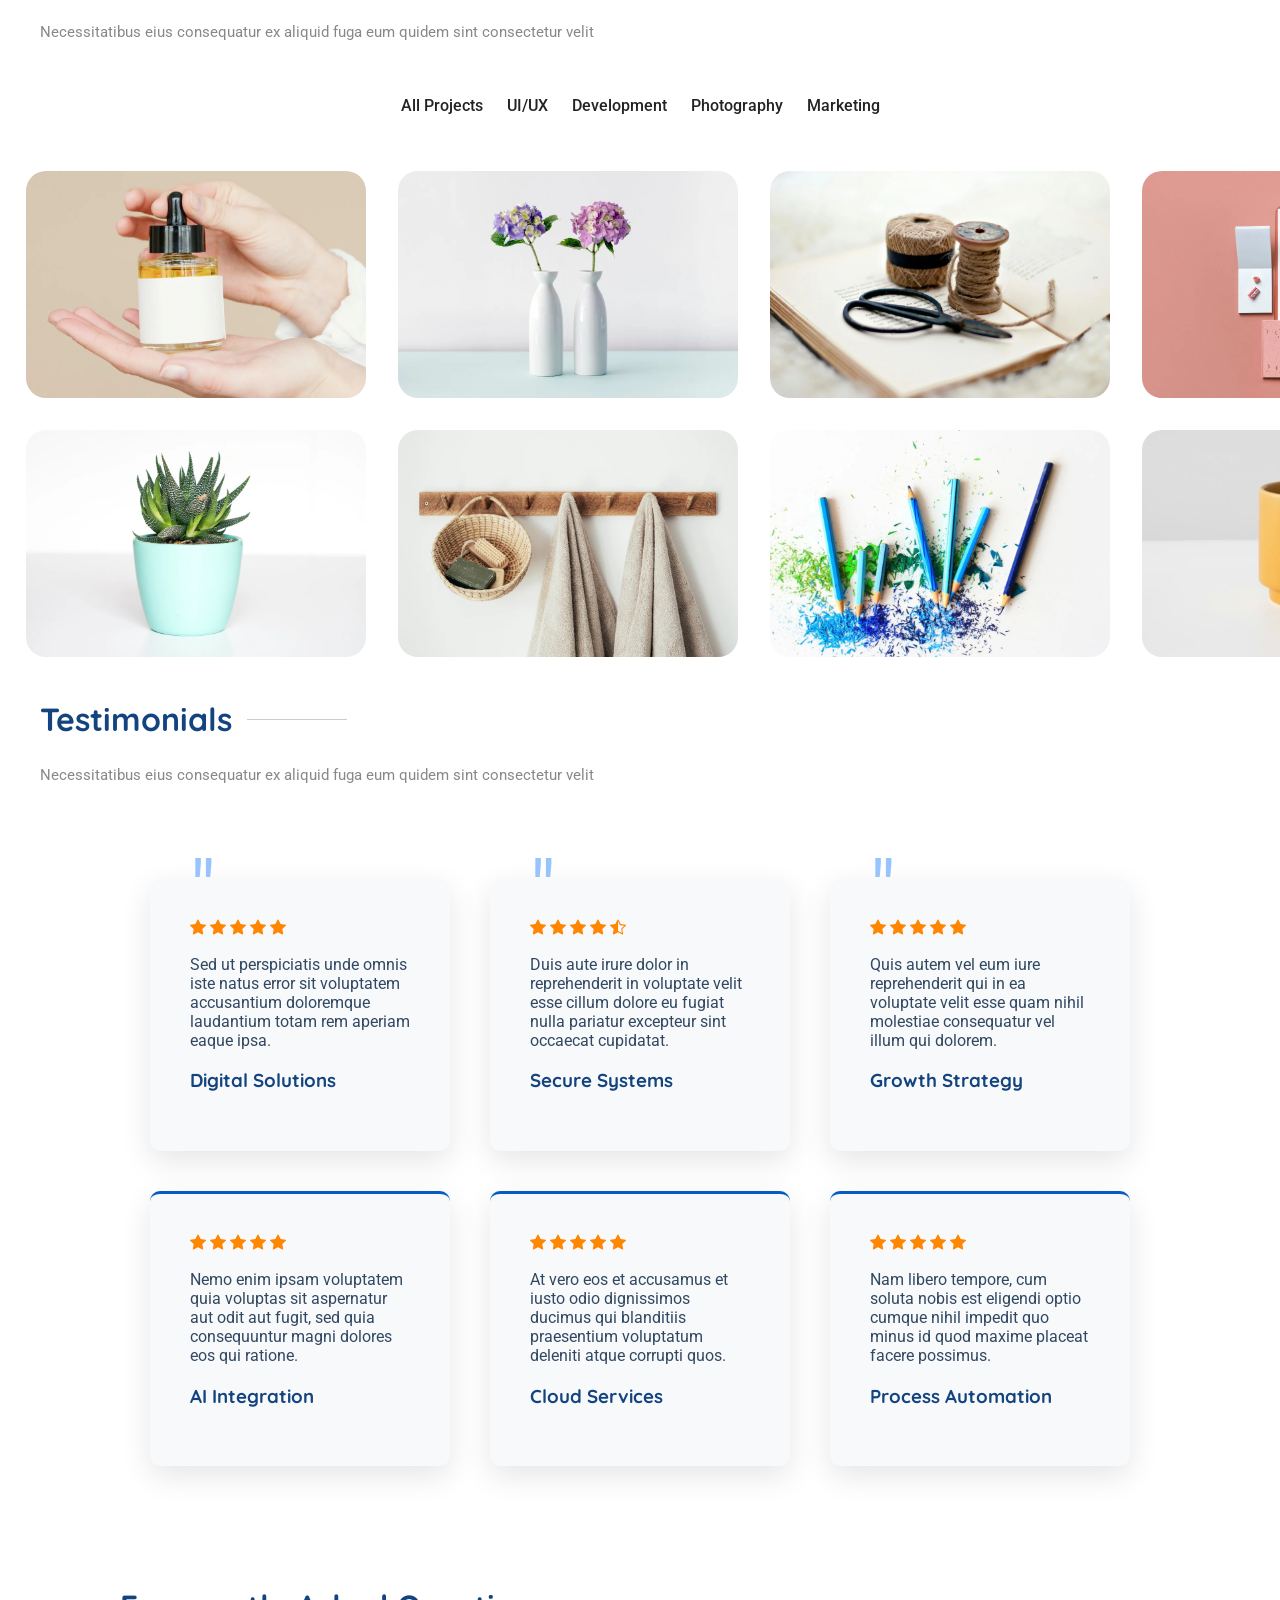
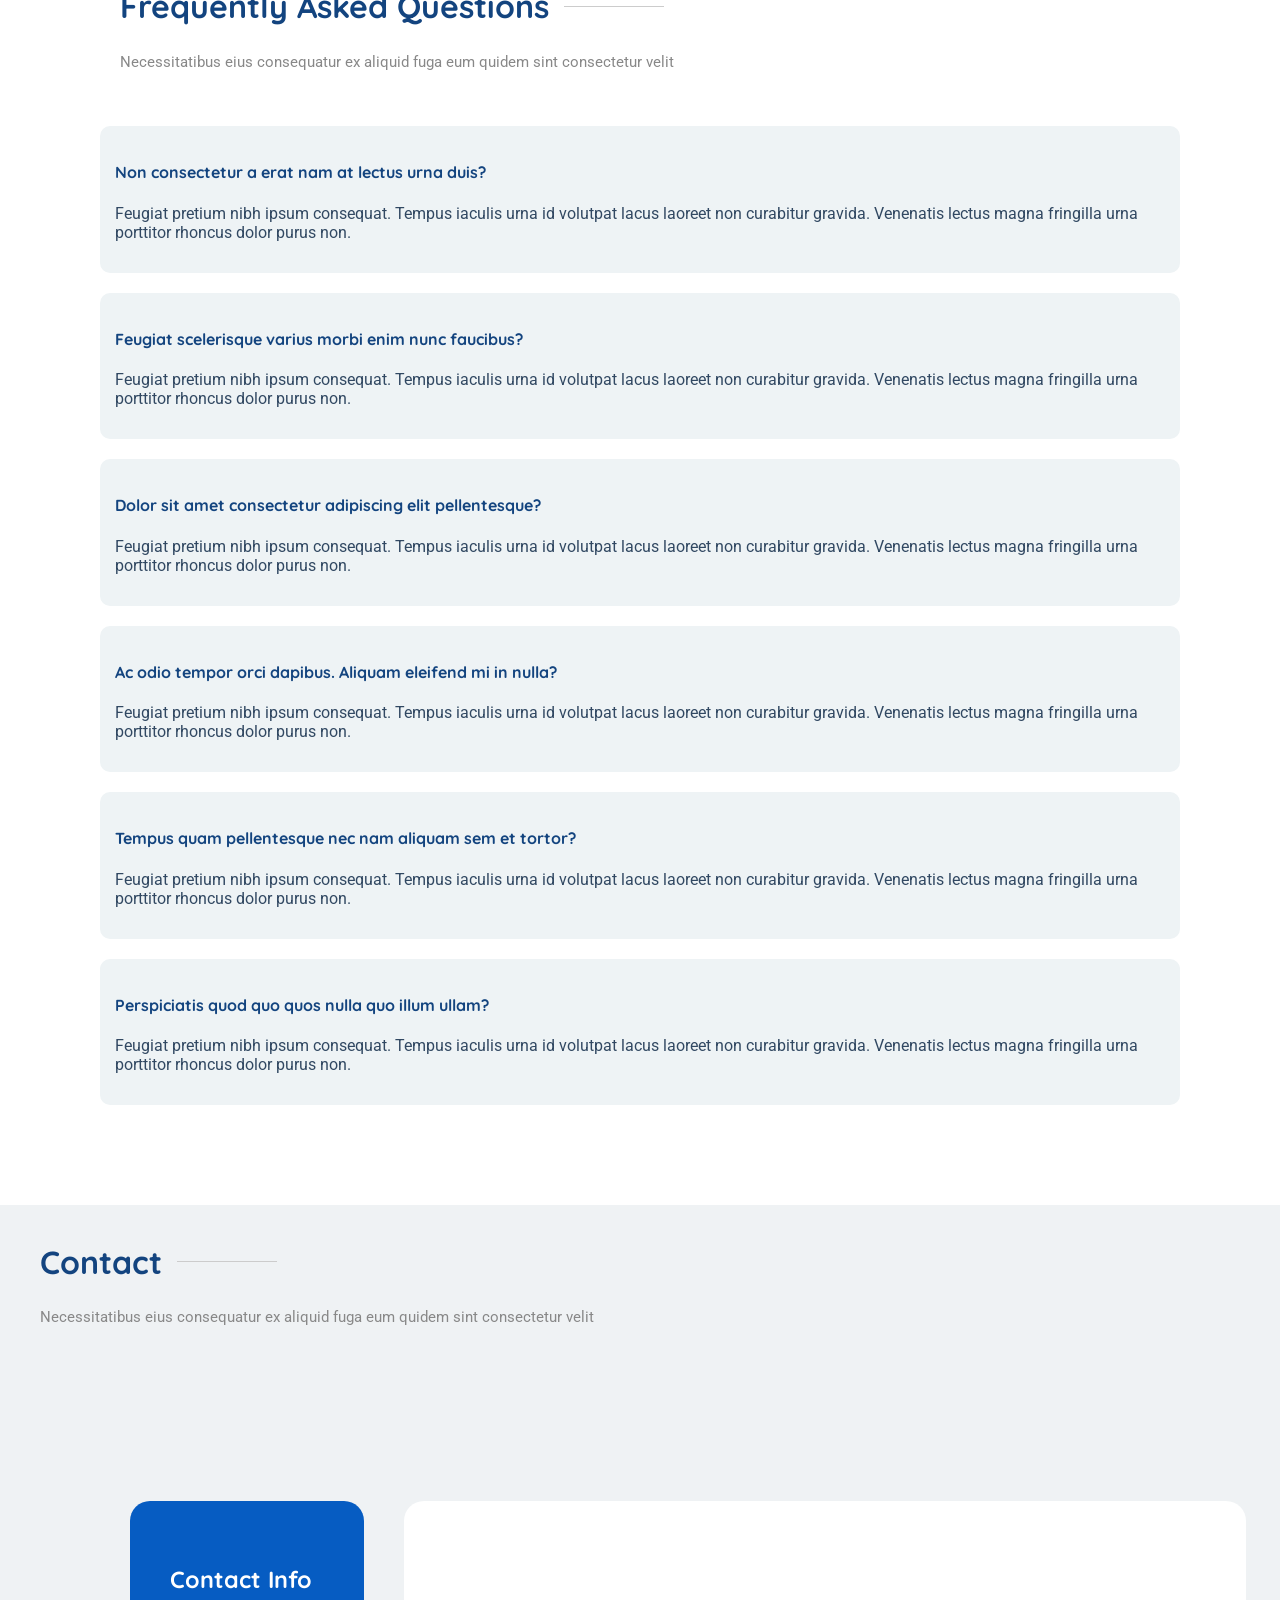
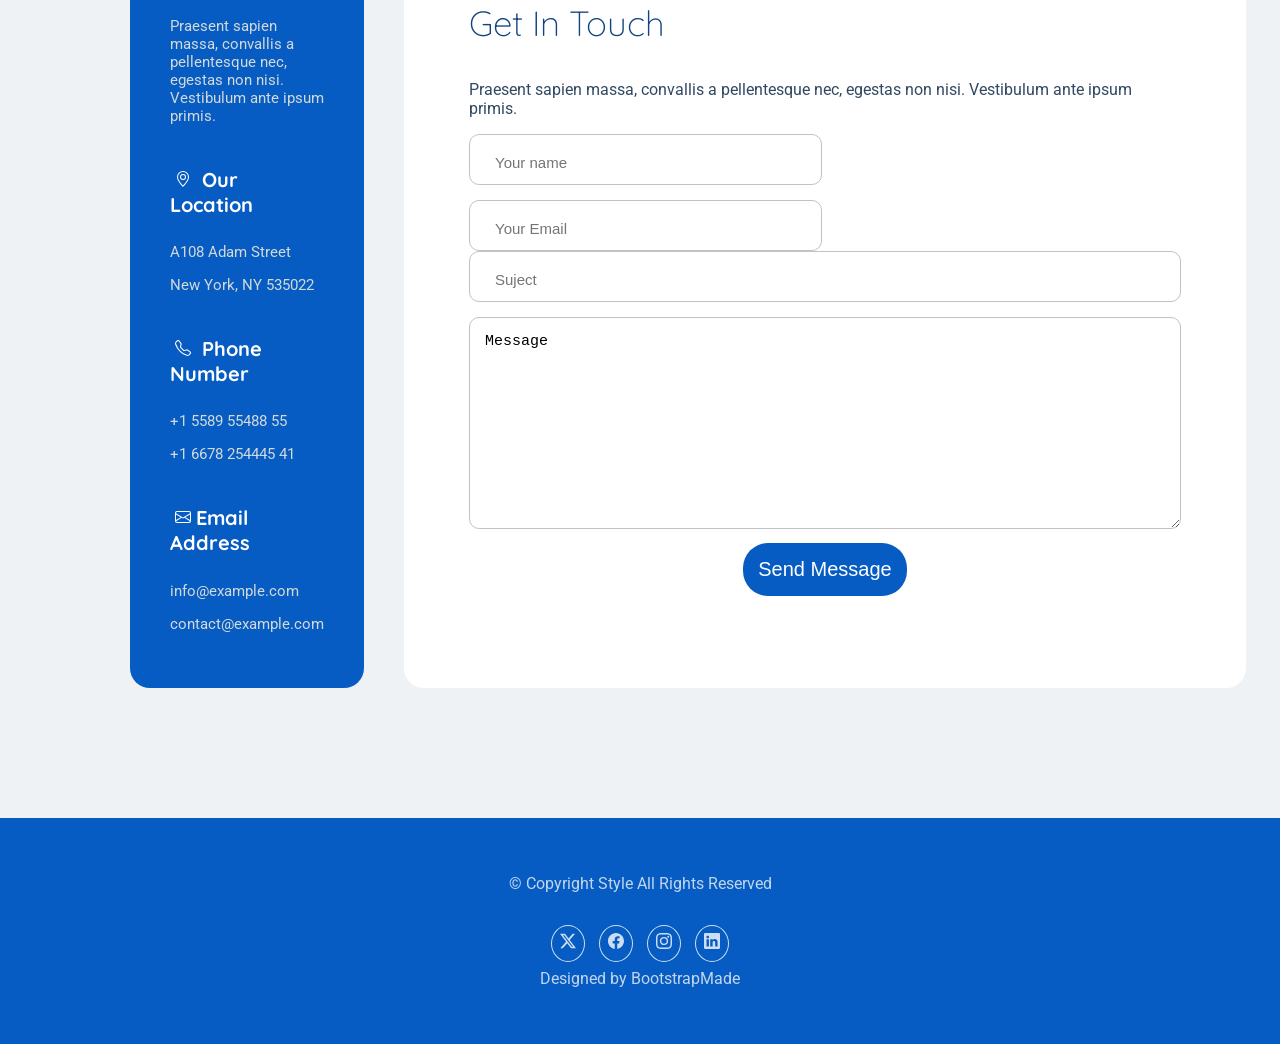
==== commit f29ace21: "feat: Ajout de style" ====
--- a/index.html
+++ b/index.html
@@ -554,6 +554,7 @@
           <div class="rows-services">
 
             <div class="service-itemTestimonials">
+              <div class="quote">"</div>
               <div class="icon">
                 <img src="icons/star-fill.svg" alt="">
                 <img src="icons/star-fill.svg" alt="">
@@ -568,6 +569,7 @@
             </div>
 
             <div class="service-itemTestimonials">
+              <div class="quote">"</div>
               <div class="icon">
                 <img src="icons/star-fill.svg" alt="">
                 <img src="icons/star-fill.svg" alt="">
@@ -582,6 +584,7 @@
             </div>
 
             <div class="service-itemTestimonials">
+              <div class="quote">"</div>
               <div class="icon">
                 <img src="icons/star-fill.svg" alt="">
                 <img src="icons/star-fill.svg" alt="">
@@ -595,7 +598,7 @@
               <h3>Growth Strategy</h3>
             </div>
 
-            <div class="service-itemTestimonials">
+            <div class="service-itemTestimonials" id="border-stars-testimonials">
               <div class="icon">
                 <img src="icons/star-fill.svg" alt="">
                 <img src="icons/star-fill.svg" alt="">
@@ -609,7 +612,7 @@
               <h3>AI Integration</h3>
             </div>
 
-            <div class="service-itemTestimonials">
+            <div class="service-itemTestimonials" id="border-stars-testimonials">
               <div class="icon">
                 <img src="icons/star-fill.svg" alt="">
                 <img src="icons/star-fill.svg" alt="">
@@ -623,7 +626,7 @@
               <h3>Cloud Services</h3>
             </div>
 
-            <div class="service-itemTestimonials">
+            <div class="service-itemTestimonials" id="border-stars-testimonials">
               <div class="icon">
                 <img src="icons/star-fill.svg" alt="">
                 <img src="icons/star-fill.svg" alt="">
--- a/style.css
+++ b/style.css
@@ -31,7 +31,6 @@
 }
 header nav img{
   width: 30px;
-  
 }
 main{
   padding: 1rem;
@@ -744,6 +743,7 @@
   padding: 2rem;
   border-radius: 12px;
   box-shadow: 0 10px 30px rgba(0, 0, 0, 0.05);
+  border-top: 3px solid var(--accent-color);
 
 }
 
--- a/style2.css
+++ b/style2.css
@@ -248,6 +248,11 @@
     width: 2px;
     height: 100%;
     background-color: #3498db;
+    background: linear-gradient(to bottom,
+                #1a56db 0%,
+                #1a56db 70%,
+                transparent 100%
+            );
 }
 .experience-cardsDroit{
     border: 1px solid #e0e0e0;
@@ -287,6 +292,17 @@
     background-color: rgb(248, 249, 251);
     border-radius: 10px;
     padding: 40px;
+    position: relative;
+    
+}
+.quote{
+    position: absolute;
+    font-size: 80px;
+    top: -35px;
+    color: #97c4fc;
+}
+#border-stars-testimonials{
+    border-top: 3px solid var(--accent-color);
     
 }
 
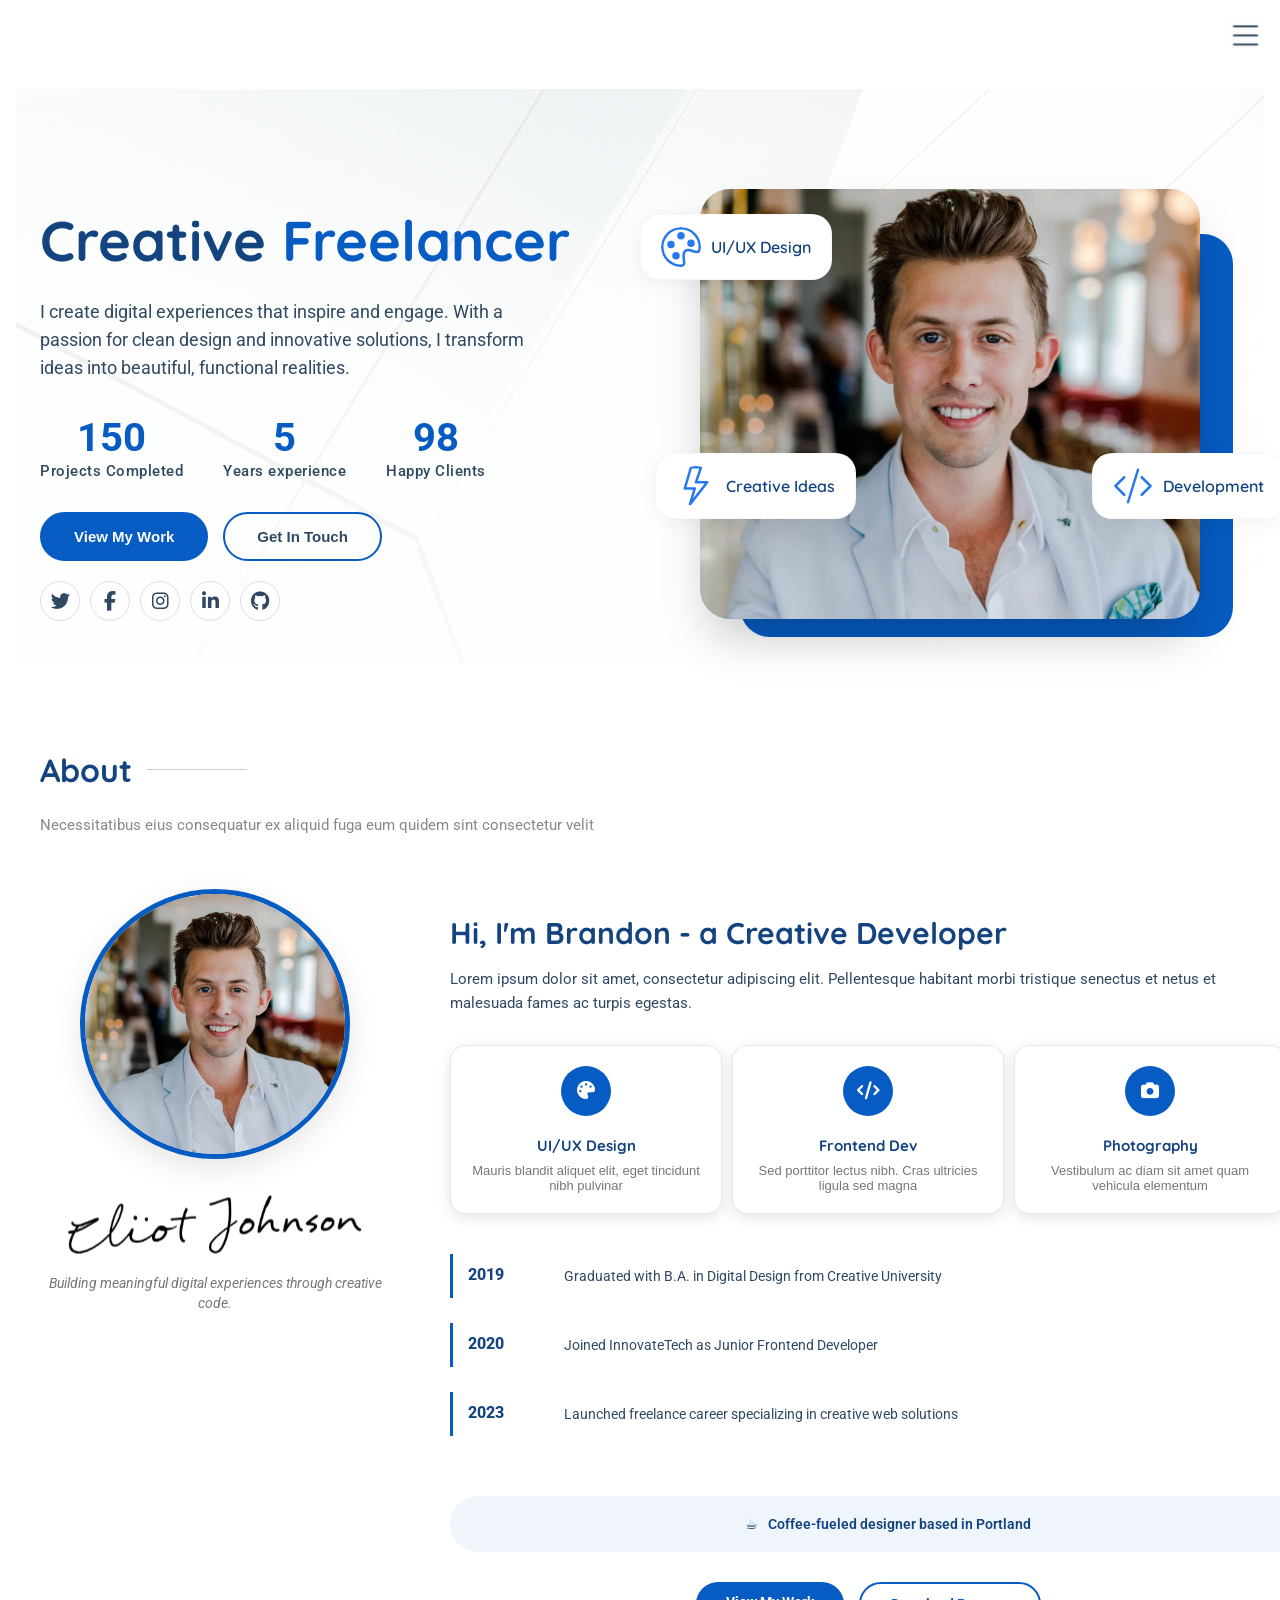
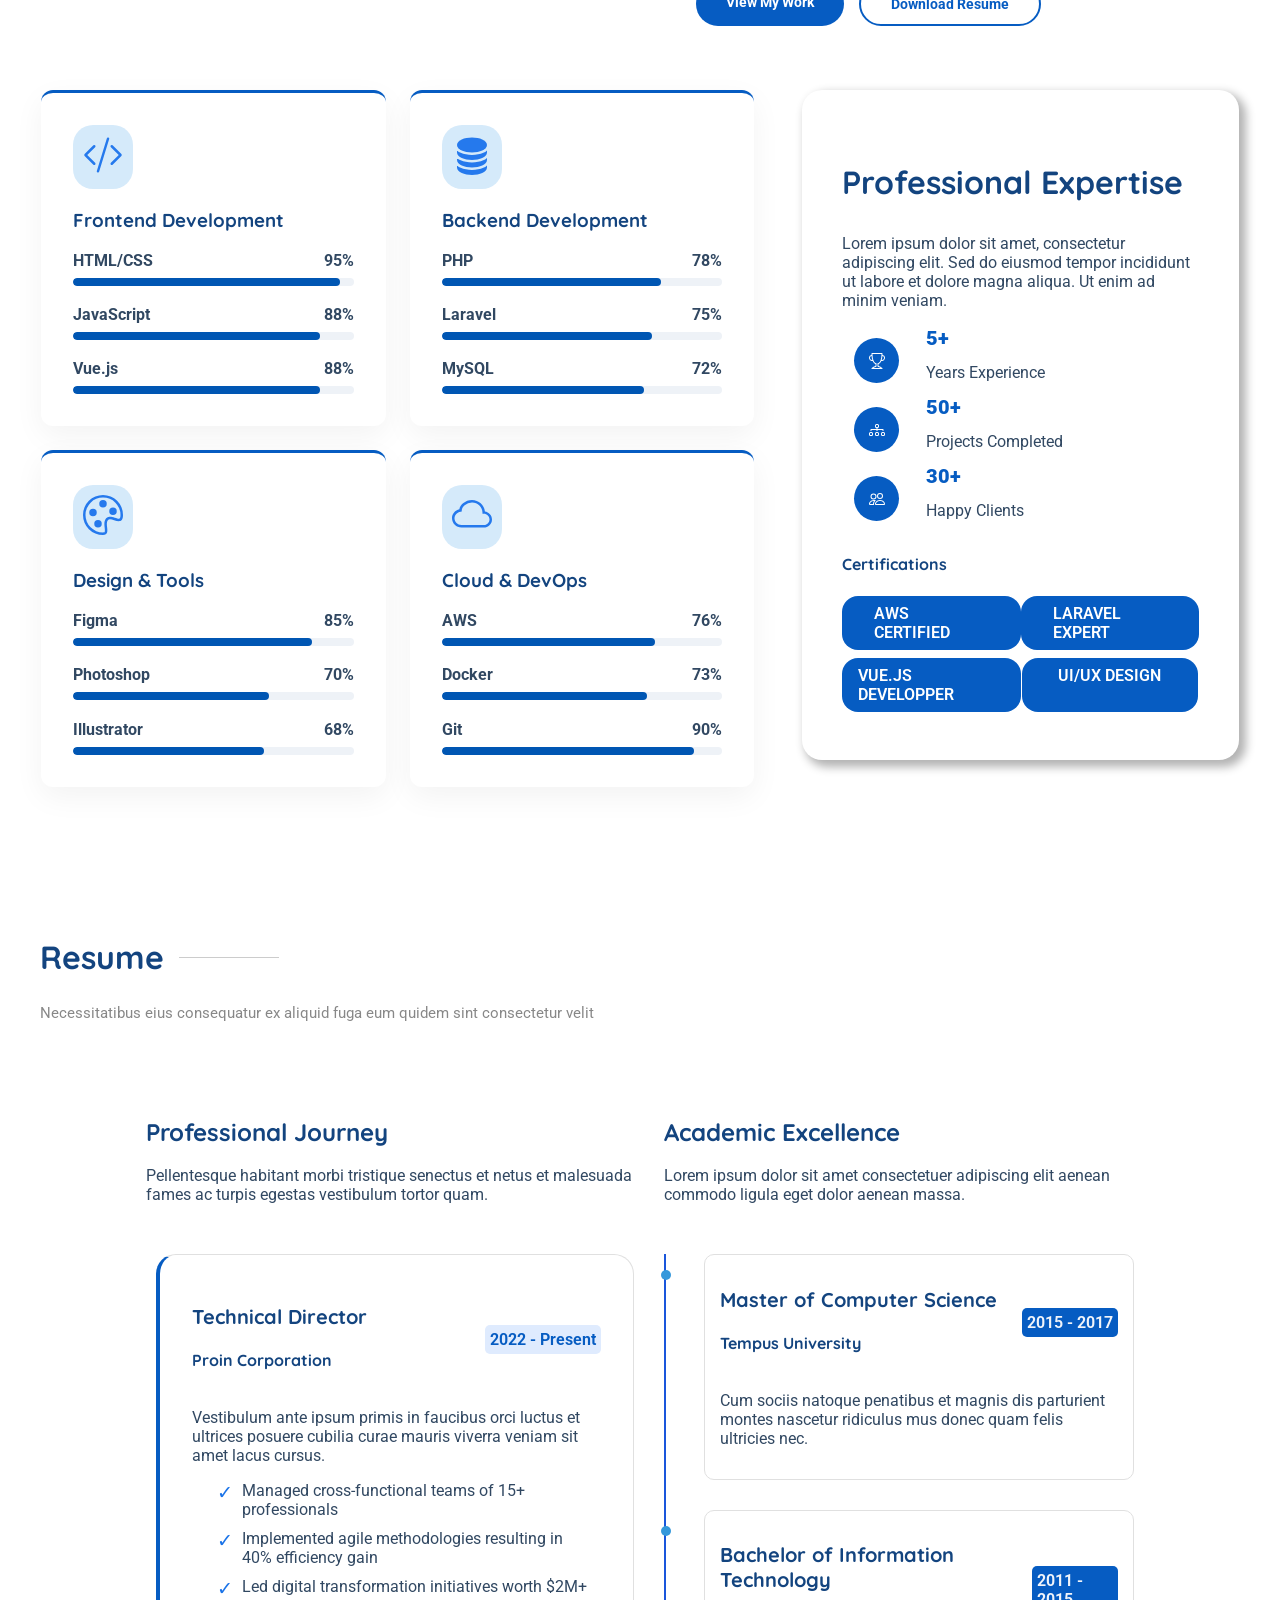
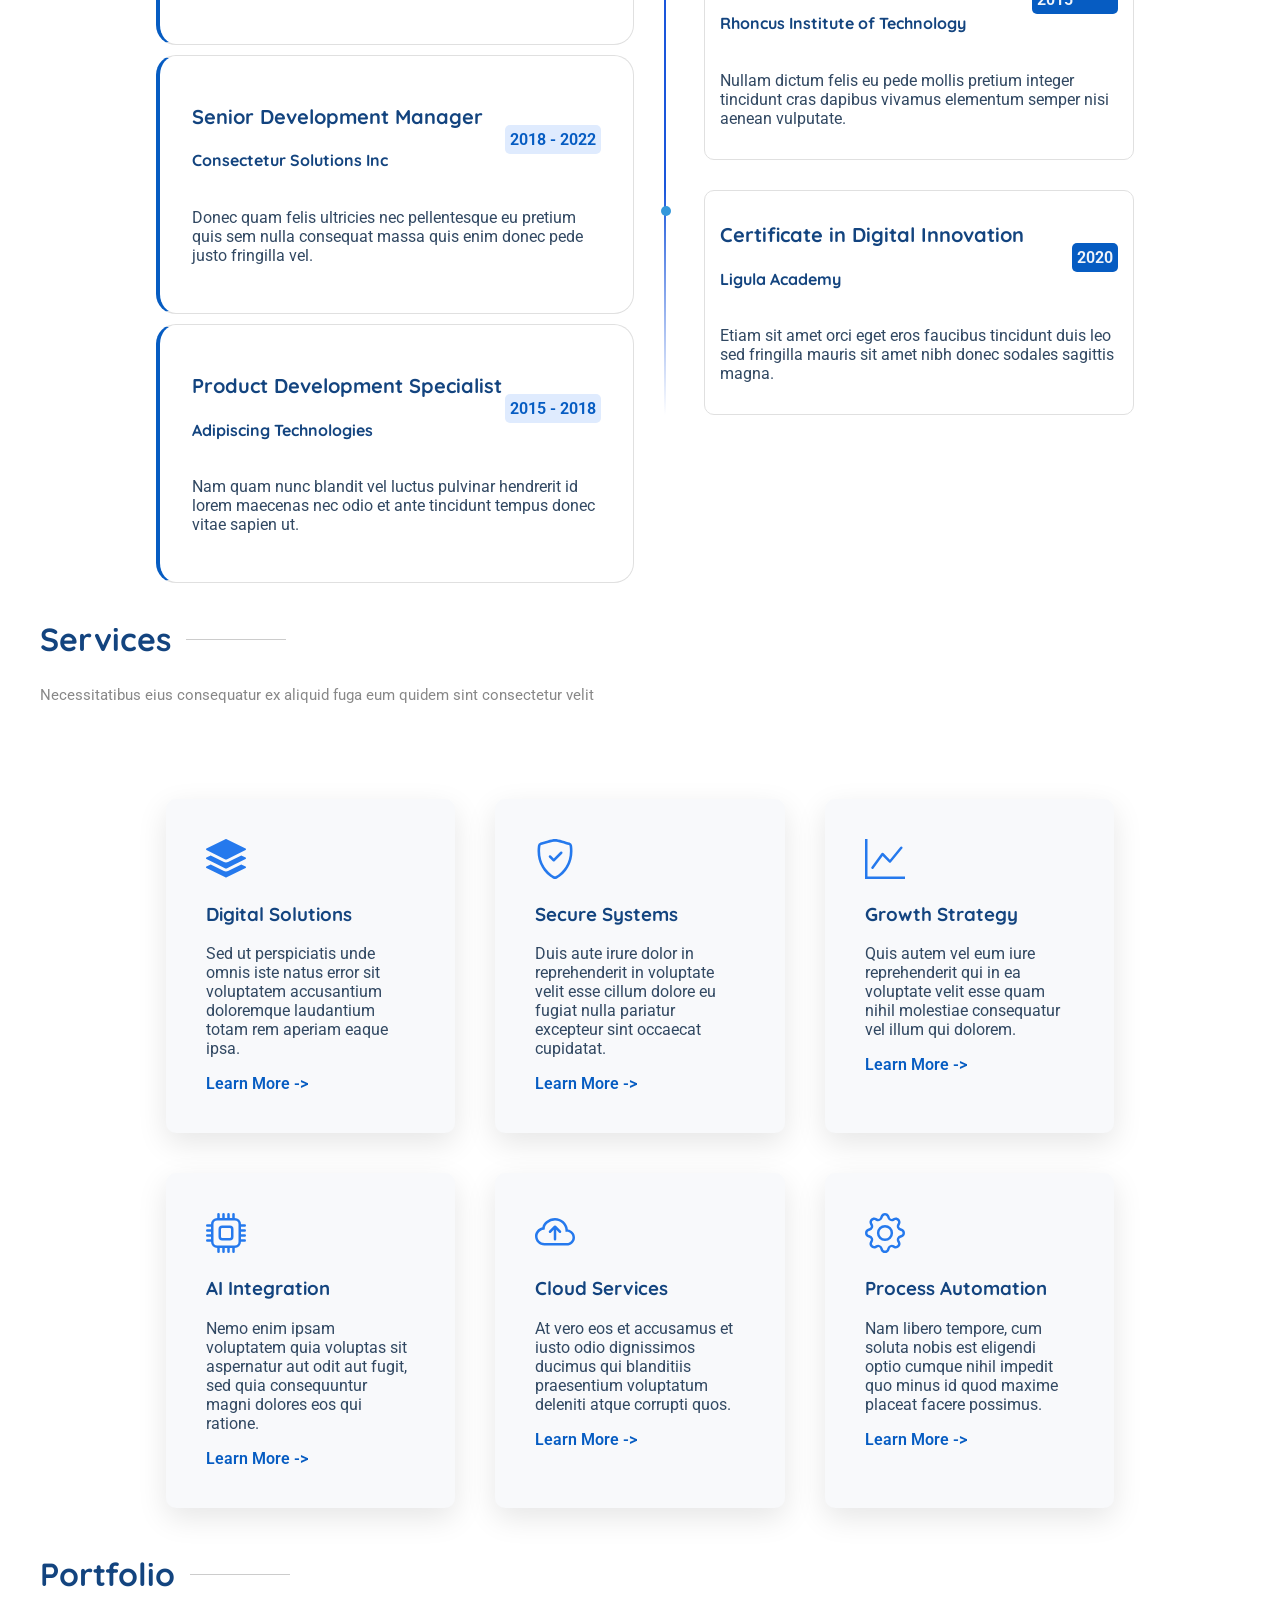
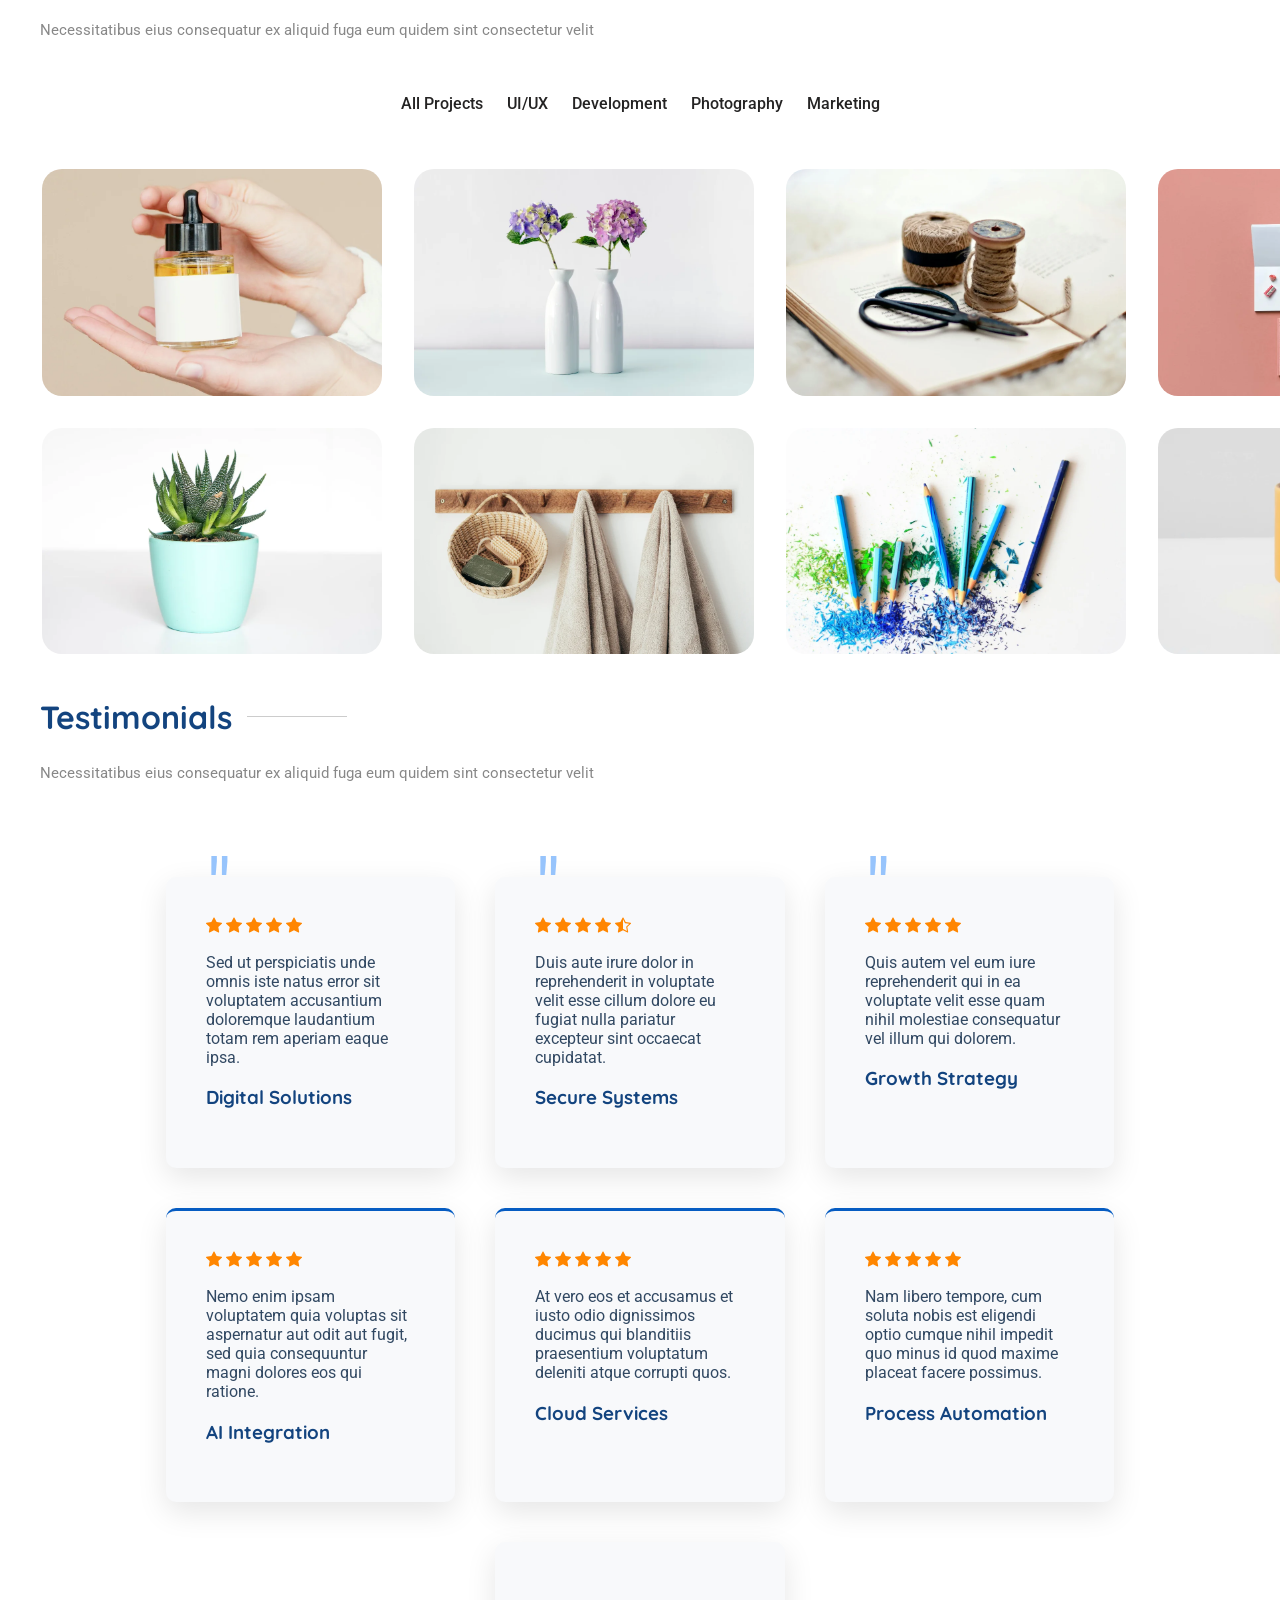
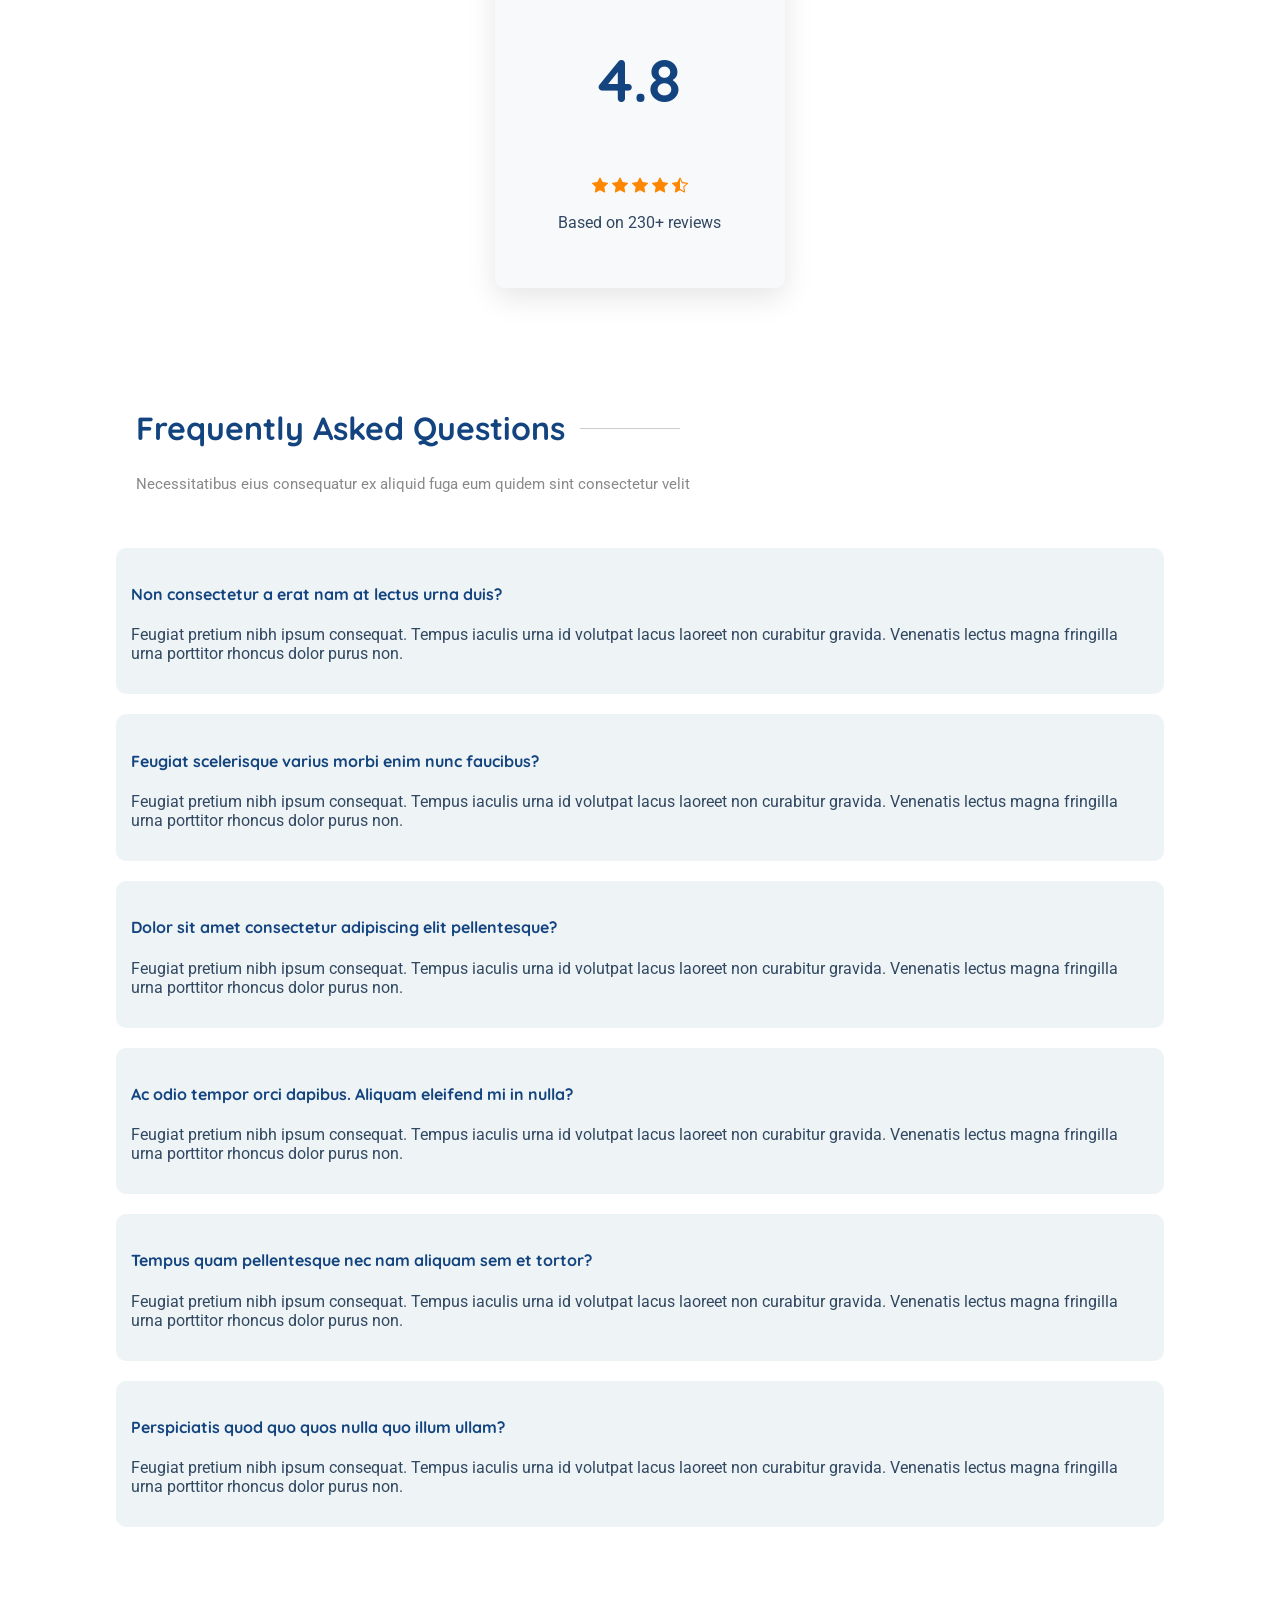
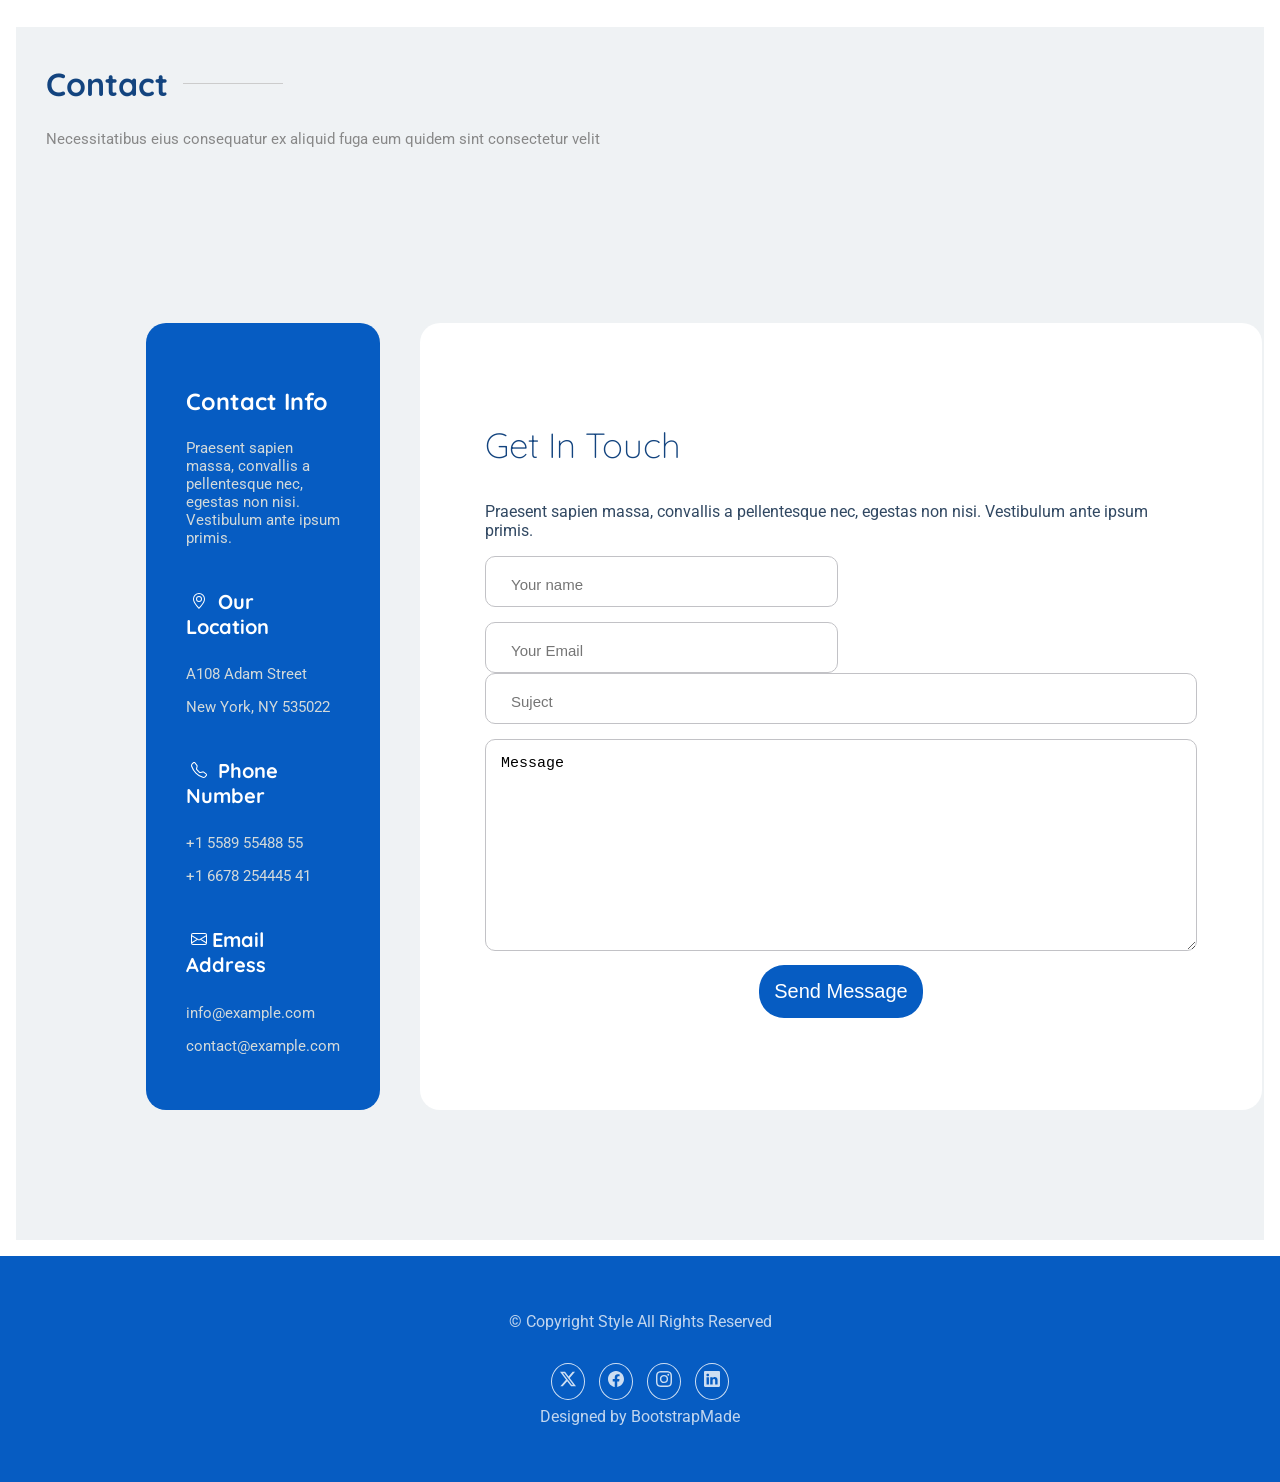
==== commit c79145fb: "feat: Fixation des erreurs de style" ====
--- a/index.html
+++ b/index.html
@@ -11,14 +11,14 @@
     <link href="https://fonts.googleapis.com/css2?family=Quicksand:wght@400;500;600;700&family=Roboto:wght@300;400;500;700&family=Open+Sans:wght@300;400;500;600;700&display=swap" rel="stylesheet">
 </head>
 <body>
-  <section class="backgroundImg">
-
-    <header>
+  <header>
     <nav>
-      <img src="toggle.png" alt="">
+      <img src="log.png" alt="">
     </nav>
   </header>
-    <main>
+  <main>
+  <section class="backgroundImg">
+
 
       <section class="home">
             <div class="containerHome">
@@ -88,7 +88,7 @@
         </section>
       </section>
 
-      <section id="about" class="about section">
+      <section class="about section" id="about">
             <div class="container section-title">
               <h2>About</h2>
               <p>Necessitatibus eius consequatur ex aliquid fuga eum quidem sint consectetur velit</p>
@@ -406,7 +406,7 @@
                     <h2>Master of Computer Science</h2>
                     <h4>Tempus University</h4>
                   </div>
-                  <div class="duration">2015 - 2017</div>
+                  <div class="durationDroit">2015 - 2017</div>
                 </div>
                 <div class="card-bodyDroit">
                   <p>Cum sociis natoque penatibus et magnis dis parturient montes nascetur ridiculus mus donec quam felis
@@ -420,7 +420,7 @@
                     <h2>Bachelor of Information Technology</h2>
                     <h4>Rhoncus Institute of Technology</h4>
                   </div>
-                  <div class="duration">2011 - 2015</div>
+                  <div class="durationDroit">2011 - 2015</div>
                 </div>
                 <div class="card-body">
                   <p>Nullam dictum felis eu pede mollis pretium integer tincidunt cras dapibus vivamus elementum semper nisi
@@ -434,7 +434,7 @@
                     <h2>Certificate in Digital Innovation</h2>
                     <h4>Ligula Academy</h4>
                   </div>
-                  <div class="duration">2020</div>
+                  <div class="durationDroit">2020</div>
                 </div>
                 <div class="card-body">
                   <p>Etiam sit amet orci eget eros faucibus tincidunt duis leo sed fringilla mauris sit amet nibh donec
@@ -639,6 +639,20 @@
               possimus.</p>
               <h3>Process Automation</h3>
             </div>
+
+
+            <div class="service-itemTestimonialsL" id="border-stars-testimonialsL">
+              <h3>4.8</h3>
+              <div class="icon">
+                <img src="icons/star-fill.svg" alt="">
+                <img src="icons/star-fill.svg" alt="">
+                <img src="icons/star-fill.svg" alt="">
+                <img src="icons/star-fill.svg" alt="">
+                <img src="icons/star-half.svg" alt="">
+              </div>
+              <p>Based on 230+ reviews</p>
+              
+            </div>
           </div>
 
         </div>
--- a/style.css
+++ b/style.css
@@ -19,19 +19,30 @@
   background-color: var(--background-color);
   font-family: var(--default-font);
   margin: 0;
-  
+
 }
 header{
-  margin-left: 1460px;
+  /* margin-left: 1460px;
   padding: 0;
-  padding-top: 20px;
+  padding-top: 20px; */
   z-index: 2000;
   position: sticky;
+  display: flex;
+  justify-content: flex-end; 
+  padding: 20px;
+  /* background-color: white; */
+  top: 0;
 
 }
 header nav img{
   width: 30px;
 }
+
+/* header nav{
+  z-index: 3000px;
+  position: sticky;
+} */
+
 main{
   padding: 1rem;
 }
@@ -217,7 +228,7 @@
     gap: 10px;
     background-color: var(--surface-color);
     padding: 12px 20px;
-    border-radius: 50px;
+    border-radius: 20px;
     box-shadow: 0 5px 20px rgba(0, 0, 0, 0.05);
     border: 1px solid rgba(0, 0, 0, 0.03);
     transition: transform 0.3s ease;
@@ -368,13 +379,14 @@
 
 .about-profile {
   text-align: center;
+  
 }
 
 .profile-img-container img {
   width: 260px;
   height: 260px;
   border-radius: 50%;
-  border: 12px solid var(--accent-color); 
+  border: 5px solid var(--accent-color); 
   object-fit: cover;
   margin: 0 auto 20px;
   box-shadow: 0 10px 30px rgba(0,0,0,0.1);
@@ -676,7 +688,7 @@
   box-shadow: 5px 5px 10px 2px rgba(0,0,0,0.3);
   padding: 40px;
   border-radius: 20px;
- 
+  
 }
 .container-description-second h3{
   font-size: 2rem;
@@ -857,6 +869,21 @@
   padding: 2rem;
   border-radius: 20px;
 }
+.experience-cards ul li{
+  position: relative;
+  list-style: none;
+  padding-left: 0;
+  margin: 10px;
+}
+.experience-cards ul li::before{
+  content: '✓'; 
+  position: absolute;
+  left: -25px;
+  color: #1a73e8; 
+  font-weight: bold;
+  font-size: 1.2em;
+}
+
 .services{
   gap: 20px;
   
@@ -868,14 +895,16 @@
   border-radius: 10px;
   padding: 40px;
 }
-/* .service-item:hover{
-  border-left: var(--accent-color);
+
+.service-item:hover{
+  border-left:3px solid var(--accent-color);
   margin: 20px;
   box-shadow: 0 10px 30px rgba(0, 0, 0, 0.1);
   background-color: rgb(248, 249, 251);
   border-radius: 10px;
   padding: 40px;
-} */
+}
+
 .service-item img{
   filter: invert(36%) sepia(87%) saturate(2224%) hue-rotate(202deg) brightness(96%) contrast(93%);
   width: 40px;
--- a/style2.css
+++ b/style2.css
@@ -19,6 +19,14 @@
     color:var(--accent-color) ;
     font-weight: 650;
 }
+.durationDroit{
+    background-color: var(--accent-color);
+    padding: 5px;
+    border-radius: 5px;
+    color:var(--card-bg) ;
+    font-weight: 650;
+}
+
 .contact{
     background-color: #eff2f4;
     padding: 10px;
@@ -55,8 +63,13 @@
     display: grid;
     grid-template-columns: repeat(4, 1fr);
     margin: 10px;
-    text-align: center;
-}
+
+    text-align: center;
+}
+
+
+
+
 .FrequentlyAskedQuestions{
     margin: 100px;
 }
@@ -295,6 +308,23 @@
     position: relative;
     
 }
+
+.service-itemTestimonialsL{
+    grid-column: 2; 
+    margin: 20px;
+    box-shadow: 0 10px 30px rgba(0, 0, 0, 0.1);
+    background-color: rgb(248, 249, 251);
+    border-radius: 10px;
+    padding: 40px;
+    position: relative;
+    
+}
+.service-itemTestimonialsL p{
+    text-align: center;
+}
+
+
+
 .quote{
     position: absolute;
     font-size: 80px;
@@ -306,10 +336,24 @@
     
 }
 
+
+#border-stars-testimonialsL h3{
+   text-align: center;
+   font-size: 60px;
+    
+}
+
+
 .service-itemTestimonials .icon{
     filter: invert(56%) sepia(91%) saturate(2758%) hue-rotate(3deg) brightness(103%) contrast(106%);
     
 }
+
+.service-itemTestimonialsL .icon{
+    filter: invert(56%) sepia(91%) saturate(2758%) hue-rotate(3deg) brightness(103%) contrast(106%);
+    text-align: center;
+}
+
 .numberAbout{
     color: var(--accent-color);
     font-size: 20px;
@@ -326,4 +370,8 @@
     background-color: #d5eafa;
     width: 60px;
     border-radius: 20px;
+}
+
+.role-info h2{
+    font-size: 20px;
 }
